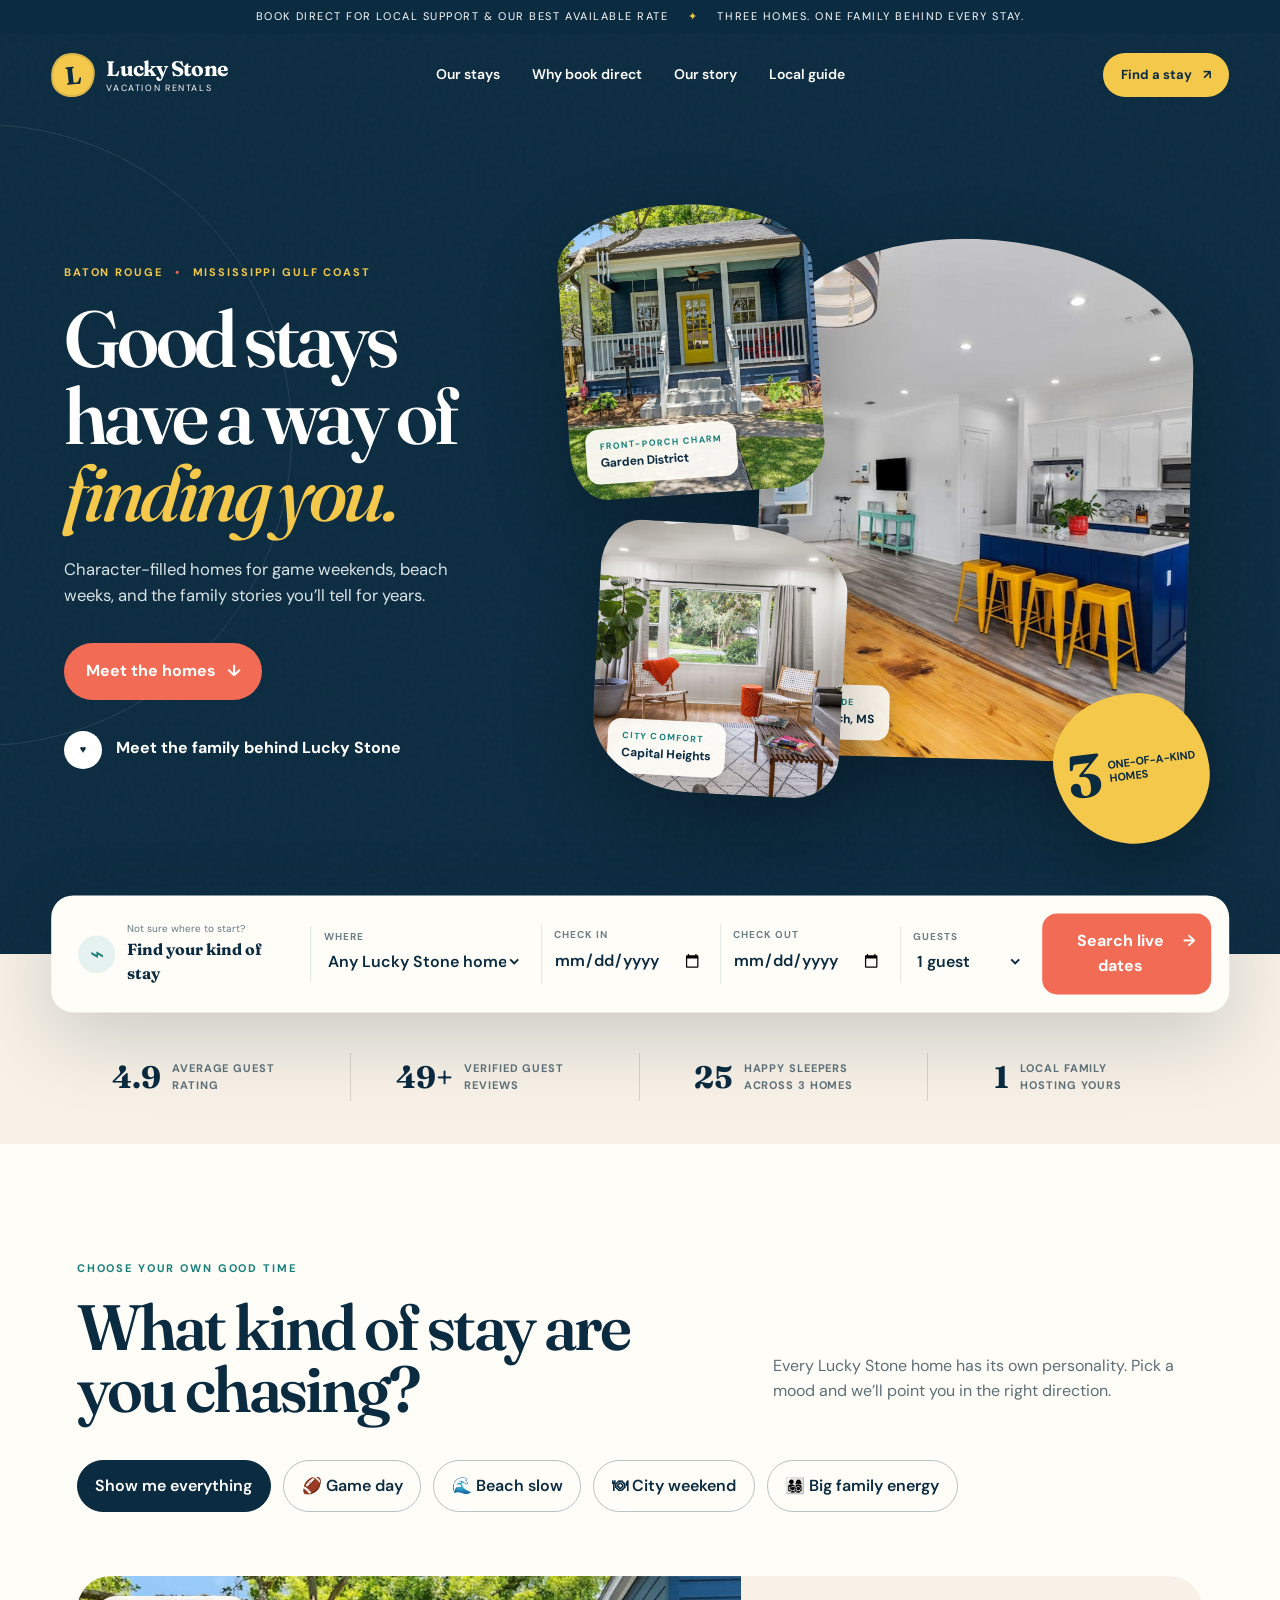
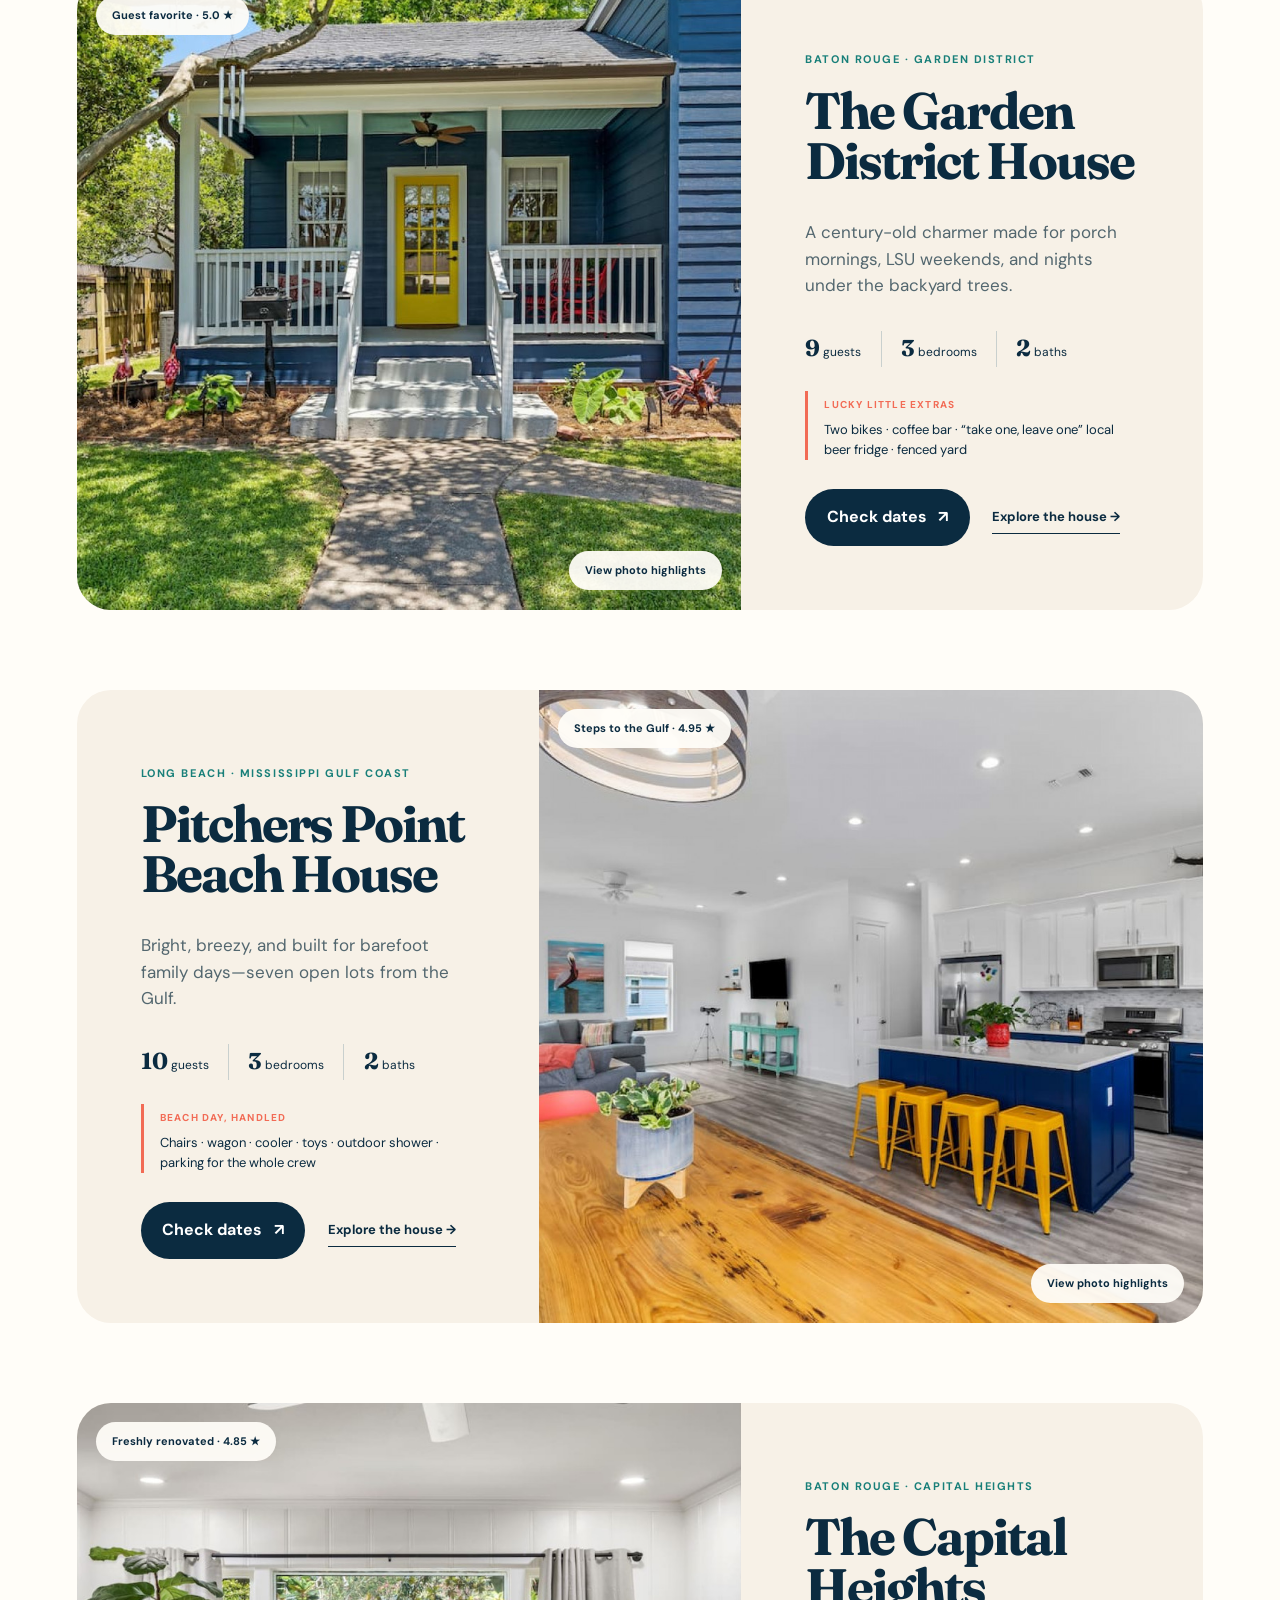
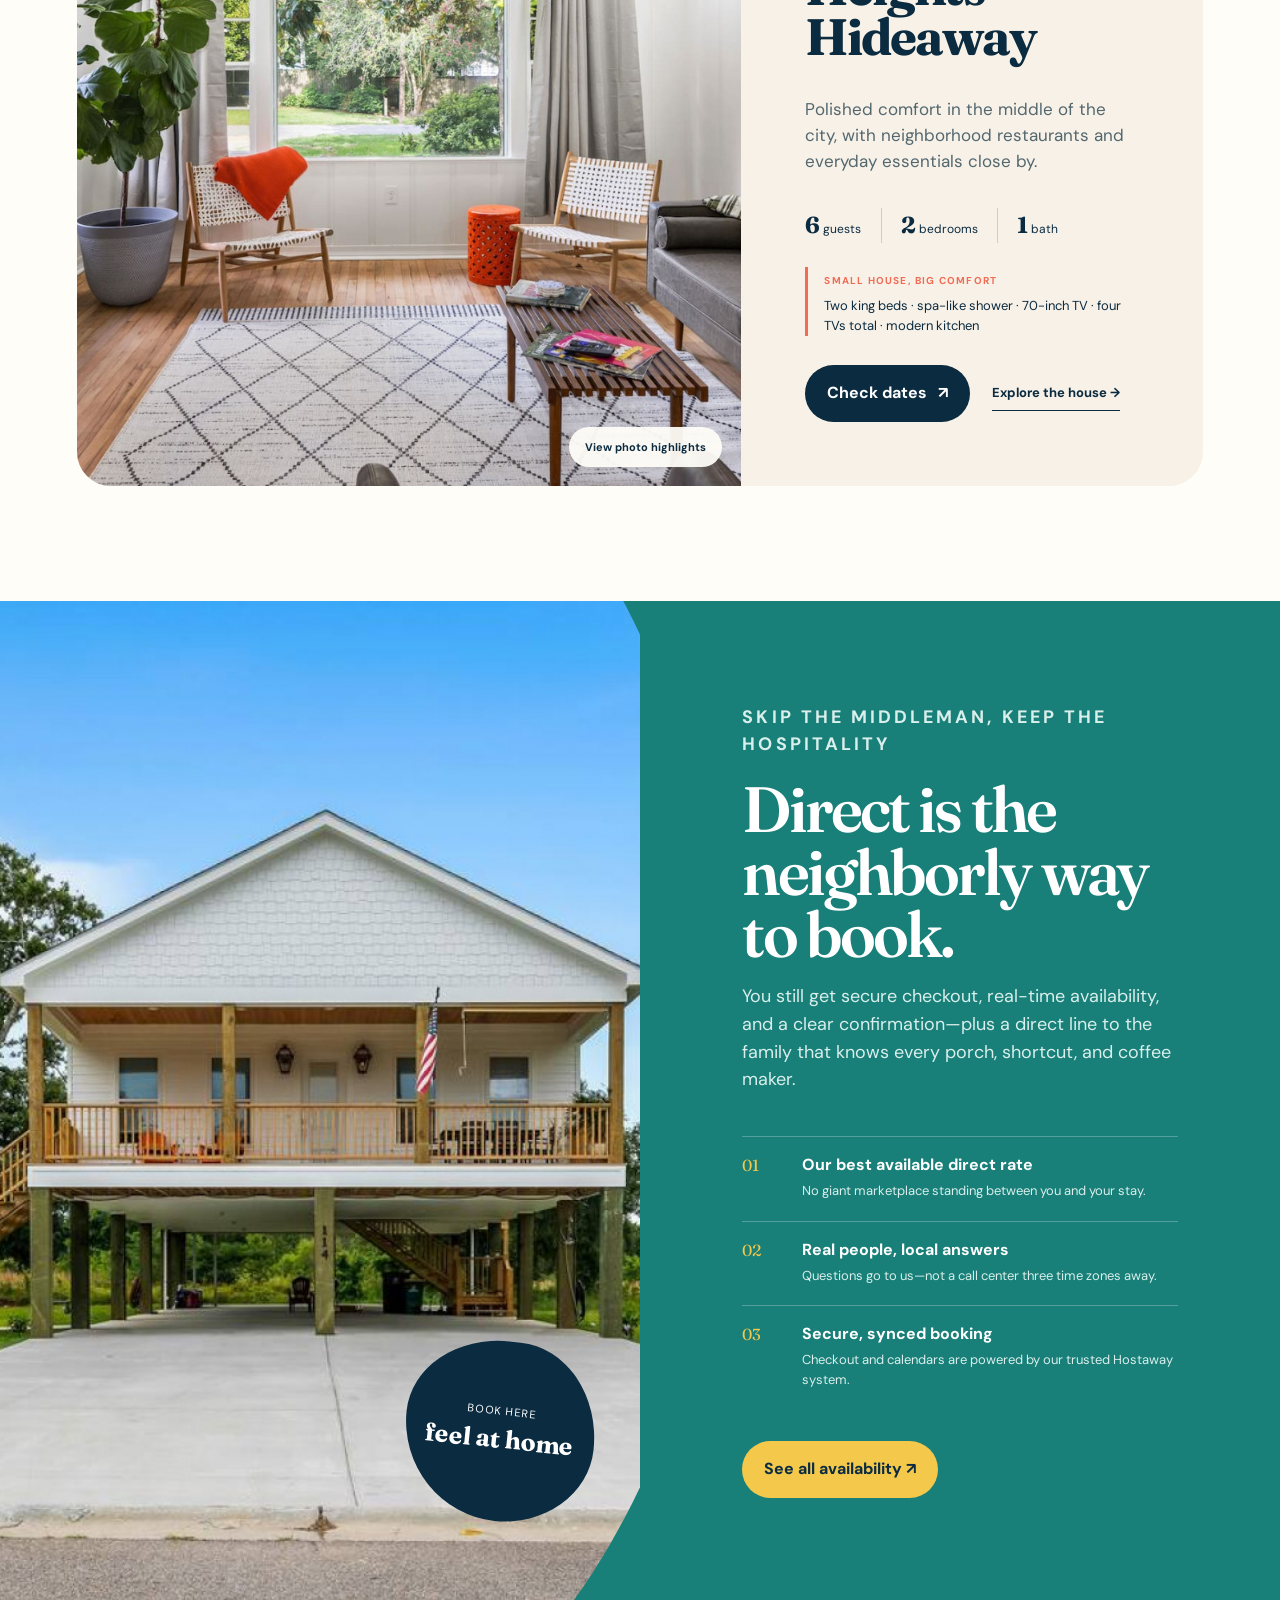
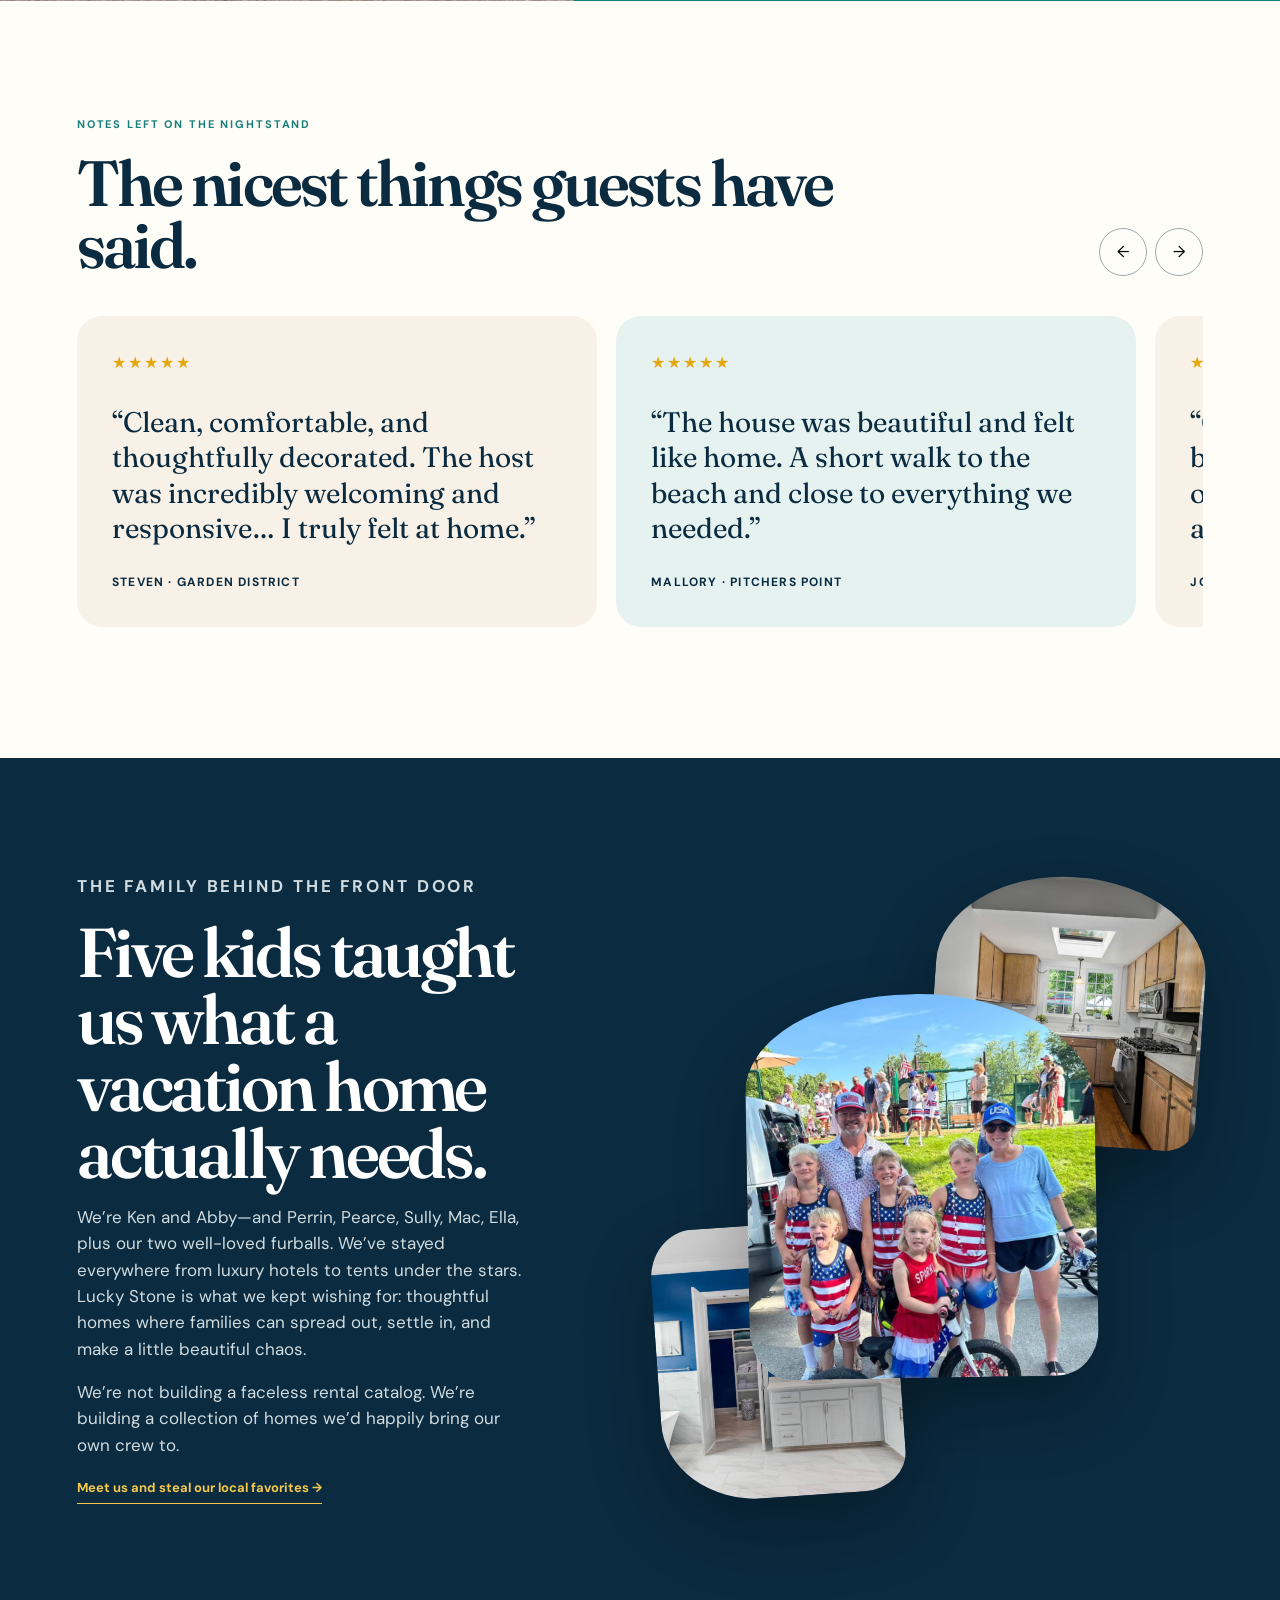
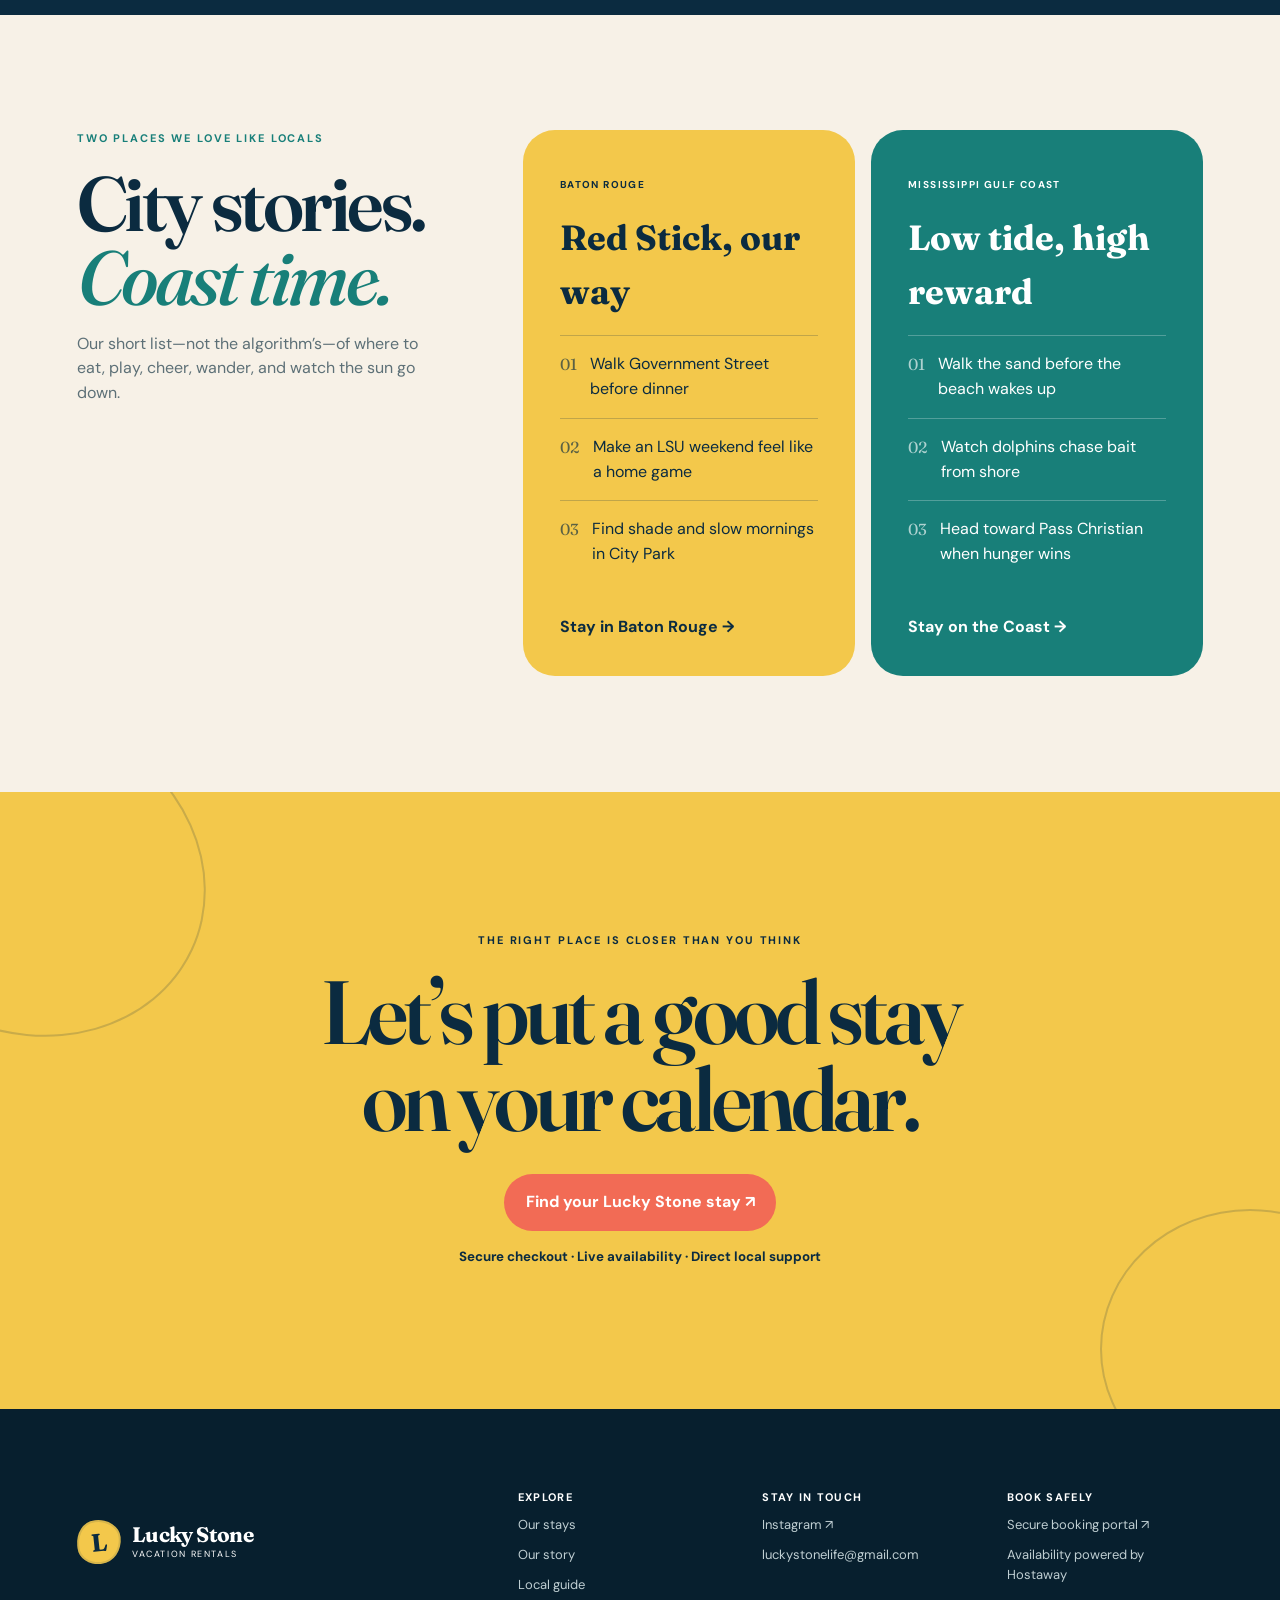
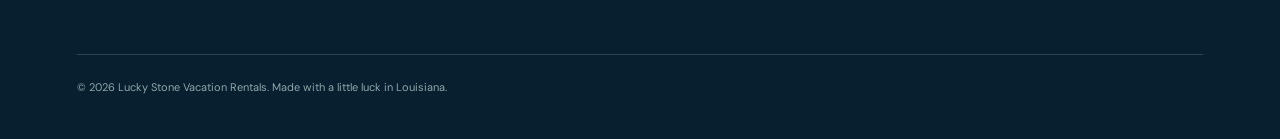
==== index.html @ 780aaa09 "Build Lucky Stone direct-booking website" ====
<!doctype html>
<html lang="en">
<head>
  <meta charset="utf-8">
  <meta name="viewport" content="width=device-width,initial-scale=1">
  <meta name="description" content="Family-owned vacation homes in Baton Rouge and on the Mississippi Gulf Coast. Book direct with Lucky Stone Vacation Rentals.">
  <meta name="theme-color" content="#0b2b40">
  <title>Lucky Stone Vacation Rentals | Baton Rouge & Mississippi Gulf Coast</title>
  <link rel="preconnect" href="https://fonts.googleapis.com">
  <link rel="preconnect" href="https://fonts.gstatic.com" crossorigin>
  <link href="https://fonts.googleapis.com/css2?family=DM+Sans:wght@400;500;600;700&family=Fraunces:opsz,wght@9..144,500;9..144,600;9..144,700&display=swap" rel="stylesheet">
  <link rel="stylesheet" href="styles.css">
</head>
<body>
  <a class="skip-link" href="#main">Skip to content</a>
  <div class="announcement"><span>Book direct for local support & our best available rate</span><span aria-hidden="true">✦</span><span>Three homes. One family behind every stay.</span></div>

  <header class="site-header" data-header>
    <a class="brand" href="#top" aria-label="Lucky Stone Vacation Rentals home">
      <span class="brand-mark" aria-hidden="true">L</span>
      <span><strong>Lucky Stone</strong><small>Vacation Rentals</small></span>
    </a>
    <nav class="desktop-nav" aria-label="Main navigation">
      <a href="#stays">Our stays</a><a href="#why-direct">Why book direct</a><a href="#our-story">Our story</a><a href="#guide">Local guide</a>
    </nav>
    <a class="button button-small button-sun" href="https://luckystonevacationrentals.holidayfuture.com" target="_blank" rel="noopener">Find a stay <span>↗</span></a>
    <button class="menu-button" type="button" aria-label="Open menu" aria-expanded="false" data-menu-button><span></span><span></span></button>
  </header>
  <div class="mobile-menu" data-mobile-menu hidden>
    <a href="#stays">Our stays</a><a href="#why-direct">Why book direct</a><a href="#our-story">Our story</a><a href="#guide">Local guide</a>
    <a class="button button-sun" href="https://luckystonevacationrentals.holidayfuture.com" target="_blank" rel="noopener">Find a stay ↗</a>
  </div>

  <main id="main">
    <section class="hero" id="top">
      <div class="hero-grain" aria-hidden="true"></div>
      <div class="hero-copy reveal">
        <p class="eyebrow">Baton Rouge <span>•</span> Mississippi Gulf Coast</p>
        <h1>Good stays have a way of <em>finding you.</em></h1>
        <p class="hero-lede">Character-filled homes for game weekends, beach weeks, and the family stories you’ll tell for years.</p>
        <div class="hero-actions">
          <a class="button button-coral" href="#stays">Meet the homes <span>↓</span></a>
          <a class="text-button" href="#our-story"><span class="play">♥</span> Meet the family behind Lucky Stone</a>
        </div>
      </div>
      <div class="hero-gallery reveal" aria-label="A preview of Lucky Stone homes">
        <figure class="hero-photo hero-photo-main"><img src="assets/beach/beach-01.jpg" alt="Bright open kitchen and living area at the Family Beach House"><figcaption><span>Coast mode</span> Long Beach, MS</figcaption></figure>
        <figure class="hero-photo hero-photo-left"><img src="assets/garden/garden-01.jpg" alt="Blue Garden District home with a yellow front door"><figcaption><span>Front-porch charm</span> Garden District</figcaption></figure>
        <figure class="hero-photo hero-photo-right"><img src="assets/capital/capital-01.jpg" alt="Stylish bright living room in Capital Heights"><figcaption><span>City comfort</span> Capital Heights</figcaption></figure>
        <div class="stone-note"><strong>3</strong><span>one-of-a-kind<br>homes</span></div>
      </div>

      <form class="stay-finder" data-stay-form>
        <div class="finder-intro"><span class="finder-icon" aria-hidden="true">⌁</span><span><small>Not sure where to start?</small><strong>Find your kind of stay</strong></span></div>
        <label><span>Where</span><select name="place"><option value="all">Any Lucky Stone home</option><option value="baton-rouge">Baton Rouge</option><option value="long-beach">Mississippi Gulf Coast</option></select></label>
        <label><span>Check in</span><input type="date" name="checkin"></label>
        <label><span>Check out</span><input type="date" name="checkout"></label>
        <label><span>Guests</span><select name="guests"><option>1 guest</option><option>2 guests</option><option>3 guests</option><option>4 guests</option><option>5 guests</option><option>6 guests</option><option>7 guests</option><option>8 guests</option><option>9 guests</option><option>10 guests</option></select></label>
        <button class="finder-submit" type="submit"><span>Search live dates</span><span>→</span></button><p class="booking-error" data-booking-error aria-live="polite"></p>
      </form>
    </section>

    <section class="proof-bar" aria-label="Lucky Stone at a glance">
      <div><strong>4.9</strong><span>average guest rating</span></div><div><strong>49+</strong><span>verified guest reviews</span></div><div><strong>25</strong><span>happy sleepers across 3 homes</span></div><div><strong>1</strong><span>local family hosting yours</span></div>
    </section>

    <section class="stay-matcher section-pad" id="stays">
      <div class="section-heading reveal"><div><p class="eyebrow dark">Choose your own good time</p><h2>What kind of stay are you chasing?</h2></div><p>Every Lucky Stone home has its own personality. Pick a mood and we’ll point you in the right direction.</p></div>
      <div class="mood-tabs reveal" role="tablist" aria-label="Filter homes by trip style">
        <button class="mood active" type="button" data-filter="all">Show me everything</button><button class="mood" type="button" data-filter="gameday">🏈 Game day</button><button class="mood" type="button" data-filter="beach">🌊 Beach slow</button><button class="mood" type="button" data-filter="city">🍽 City weekend</button><button class="mood" type="button" data-filter="family">👨‍👩‍👧‍👦 Big family energy</button>
      </div>

      <div class="property-list">
        <article class="property-card reveal" data-tags="gameday city family" data-property="garden">
          <div class="property-image"><img src="assets/garden/garden-01.jpg" alt="Garden District home exterior"><div class="image-badge">Guest favorite · 5.0 ★</div><button class="gallery-button" type="button" data-gallery="garden" aria-label="View Garden District photo gallery">View photo highlights</button></div>
          <div class="property-copy"><p class="property-location">Baton Rouge · Garden District</p><h3>The Garden District House</h3><p class="property-tagline">A century-old charmer made for porch mornings, LSU weekends, and nights under the backyard trees.</p><ul class="stats"><li><strong>9</strong> guests</li><li><strong>3</strong> bedrooms</li><li><strong>2</strong> baths</li></ul><div class="signature"><span>Lucky little extras</span><p>Two bikes · coffee bar · “take one, leave one” local beer fridge · fenced yard</p></div><div class="property-actions"><a class="button button-ink" href="https://luckystonevacationrentals.holidayfuture.com/listings/113394" target="_blank" rel="noopener">Check dates <span>↗</span></a><a class="text-link" href="garden-district.html">Explore the house →</a></div></div>
        </article>

        <article class="property-card reverse reveal" data-tags="beach family" data-property="beach">
          <div class="property-image"><img src="assets/beach/beach-01.jpg" alt="Open-plan beach house kitchen and living room"><div class="image-badge">Steps to the Gulf · 4.95 ★</div><button class="gallery-button" type="button" data-gallery="beach" aria-label="View Family Beach House photo gallery">View photo highlights</button></div>
          <div class="property-copy"><p class="property-location">Long Beach · Mississippi Gulf Coast</p><h3>Pitchers Point Beach House</h3><p class="property-tagline">Bright, breezy, and built for barefoot family days—seven open lots from the Gulf.</p><ul class="stats"><li><strong>10</strong> guests</li><li><strong>3</strong> bedrooms</li><li><strong>2</strong> baths</li></ul><div class="signature"><span>Beach day, handled</span><p>Chairs · wagon · cooler · toys · outdoor shower · parking for the whole crew</p></div><div class="property-actions"><a class="button button-ink" href="https://luckystonevacationrentals.holidayfuture.com/listings/113397" target="_blank" rel="noopener">Check dates <span>↗</span></a><a class="text-link" href="pitchers-point-beach-house.html">Explore the house →</a></div></div>
        </article>

        <article class="property-card reveal" data-tags="city family" data-property="capital">
          <div class="property-image"><img src="assets/capital/capital-01.jpg" alt="Renovated Capital Heights living room"><div class="image-badge">Freshly renovated · 4.85 ★</div><button class="gallery-button" type="button" data-gallery="capital" aria-label="View Capital Heights photo gallery">View photo highlights</button></div>
          <div class="property-copy"><p class="property-location">Baton Rouge · Capital Heights</p><h3>The Capital Heights Hideaway</h3><p class="property-tagline">Polished comfort in the middle of the city, with neighborhood restaurants and everyday essentials close by.</p><ul class="stats"><li><strong>6</strong> guests</li><li><strong>2</strong> bedrooms</li><li><strong>1</strong> bath</li></ul><div class="signature"><span>Small house, big comfort</span><p>Two king beds · spa-like shower · 70-inch TV · four TVs total · modern kitchen</p></div><div class="property-actions"><a class="button button-ink" href="https://luckystonevacationrentals.holidayfuture.com/listings/290981" target="_blank" rel="noopener">Check dates <span>↗</span></a><a class="text-link" href="capital-heights-hideaway.html">Explore the house →</a></div></div>
        </article>
      </div>
    </section>

    <section class="direct-section" id="why-direct">
      <div class="direct-art reveal"><div class="sun-shape"></div><img src="assets/beach/beach-04.jpg" alt="Relaxed outdoor space at the beach house"><div class="direct-stamp">Book here<br><strong>feel at home</strong></div></div>
      <div class="direct-copy reveal"><p class="eyebrow">Skip the middleman, keep the hospitality</p><h2>Direct is the neighborly way to book.</h2><p>You still get secure checkout, real-time availability, and a clear confirmation—plus a direct line to the family that knows every porch, shortcut, and coffee maker.</p><div class="direct-benefits"><div><span>01</span><strong>Our best available direct rate</strong><p>No giant marketplace standing between you and your stay.</p></div><div><span>02</span><strong>Real people, local answers</strong><p>Questions go to us—not a call center three time zones away.</p></div><div><span>03</span><strong>Secure, synced booking</strong><p>Checkout and calendars are powered by our trusted Hostaway system.</p></div></div><a class="button button-sun" href="https://luckystonevacationrentals.holidayfuture.com" target="_blank" rel="noopener">See all availability ↗</a></div>
    </section>

    <section class="reviews section-pad">
      <div class="section-heading reveal"><div><p class="eyebrow dark">Notes left on the nightstand</p><h2>The nicest things guests have said.</h2></div><div class="review-controls"><button type="button" data-review-prev aria-label="Previous review">←</button><button type="button" data-review-next aria-label="Next review">→</button></div></div>
      <div class="review-track reveal" data-review-track>
        <blockquote><div class="stars">★★★★★</div><p>“Clean, comfortable, and thoughtfully decorated. The host was incredibly welcoming and responsive… I truly felt at home.”</p><footer>Steven · Garden District</footer></blockquote>
        <blockquote><div class="stars">★★★★★</div><p>“The house was beautiful and felt like home. A short walk to the beach and close to everything we needed.”</p><footer>Mallory · Pitchers Point</footer></blockquote>
        <blockquote><div class="stars">★★★★★</div><p>“Close to LSU, easy access for baseball, and plenty of room for our teenage son. Kitchen, linens, and bedrooms were first class.”</p><footer>Joy · Garden District</footer></blockquote>
        <blockquote><div class="stars">★★★★★</div><p>“Large enough for our group to spread out, clean, with lots of useful kitchen supplies. The host answered quickly.”</p><footer>Jessica · Pitchers Point</footer></blockquote>
      </div>
    </section>

    <section class="story-section" id="our-story">
      <div class="story-copy reveal"><p class="eyebrow">The family behind the front door</p><h2>Five kids taught us what a vacation home actually needs.</h2><p>We’re Ken and Abby—and Perrin, Pearce, Sully, Mac, Ella, plus our two well-loved furballs. We’ve stayed everywhere from luxury hotels to tents under the stars. Lucky Stone is what we kept wishing for: thoughtful homes where families can spread out, settle in, and make a little beautiful chaos.</p><p>We’re not building a faceless rental catalog. We’re building a collection of homes we’d happily bring our own crew to.</p><a class="text-link light" href="#guide">Meet us and steal our local favorites →</a></div>
      <div class="story-collage reveal"><img class="family-photo" src="assets/family/barden-family.jpg" alt="Ken and Abby Barden with their five children at a community celebration"><img src="assets/garden/garden-07.jpg" alt="Welcoming detail at the Garden District home"><img src="assets/beach/beach-07.jpg" alt="Family-friendly detail at the beach house"></div>
    </section>

    <section class="guide section-pad" id="guide">
      <div class="guide-intro reveal"><p class="eyebrow dark">Two places we love like locals</p><h2>City stories.<br><em>Coast time.</em></h2><p>Our short list—not the algorithm’s—of where to eat, play, cheer, wander, and watch the sun go down.</p></div>
      <div class="guide-columns reveal">
        <article class="guide-card city-card"><p>Baton Rouge</p><h3>Red Stick, our way</h3><ul><li><span>01</span> Walk Government Street before dinner</li><li><span>02</span> Make an LSU weekend feel like a home game</li><li><span>03</span> Find shade and slow mornings in City Park</li></ul><a href="#stays">Stay in Baton Rouge →</a></article>
        <article class="guide-card coast-card"><p>Mississippi Gulf Coast</p><h3>Low tide, high reward</h3><ul><li><span>01</span> Walk the sand before the beach wakes up</li><li><span>02</span> Watch dolphins chase bait from shore</li><li><span>03</span> Head toward Pass Christian when hunger wins</li></ul><a href="#stays">Stay on the Coast →</a></article>
      </div>
    </section>

    <section class="final-cta">
      <div class="pebble pebble-one" aria-hidden="true"></div><div class="pebble pebble-two" aria-hidden="true"></div>
      <p class="eyebrow">The right place is closer than you think</p><h2>Let’s put a good stay<br>on your calendar.</h2><a class="button button-coral" href="https://luckystonevacationrentals.holidayfuture.com" target="_blank" rel="noopener">Find your Lucky Stone stay ↗</a><small>Secure checkout · Live availability · Direct local support</small>
    </section>
  </main>

  <footer class="footer"><a class="brand footer-brand" href="#top"><span class="brand-mark">L</span><span><strong>Lucky Stone</strong><small>Vacation Rentals</small></span></a><div><strong>Explore</strong><a href="#stays">Our stays</a><a href="#our-story">Our story</a><a href="#guide">Local guide</a></div><div><strong>Stay in touch</strong><a href="https://instagram.com/luckystonelife/" target="_blank" rel="noopener">Instagram ↗</a><a href="mailto:luckystonelife@gmail.com">luckystonelife@gmail.com</a></div><div><strong>Book safely</strong><a href="https://luckystonevacationrentals.holidayfuture.com" target="_blank" rel="noopener">Secure booking portal ↗</a><span>Availability powered by Hostaway</span></div><p class="copyright">© <span data-year></span> Lucky Stone Vacation Rentals. Made with a little luck in Louisiana.</p></footer>

  <dialog class="gallery-modal" data-gallery-modal><button class="modal-close" type="button" data-modal-close aria-label="Close gallery">×</button><div class="modal-head"><p data-modal-kicker></p><h2 data-modal-title></h2></div><div class="modal-grid" data-modal-grid></div></dialog>

  <script src="app.js"></script>
</body>
</html>
---- styles.css ----
*{box-sizing:border-box}html{scroll-behavior:smooth}body{margin:0;background:#fffdf8;color:#0b2b40;font-family:'DM Sans',sans-serif;font-size:16px;line-height:1.55;overflow-x:hidden}body.modal-open,body.menu-open{overflow:hidden}img{display:block;width:100%;height:auto}a{color:inherit;text-decoration:none}button,input,select{font:inherit}.skip-link{position:fixed;z-index:999;left:1rem;top:-100px;background:#fff;color:#0b2b40;padding:.75rem 1rem}.skip-link:focus{top:1rem}.announcement{height:34px;background:#0b2b40;color:#fff;display:flex;align-items:center;justify-content:center;gap:1.2rem;font-size:11px;text-transform:uppercase;letter-spacing:.14em}.announcement span:nth-child(2){color:#f3c84b}.site-header{height:82px;padding:0 clamp(1.2rem,4vw,5rem);display:grid;grid-template-columns:1fr auto 1fr;align-items:center;gap:2rem;position:absolute;top:34px;left:0;right:0;z-index:50;color:#fff;transition:.3s}.site-header.scrolled{position:fixed;top:0;background:rgba(11,43,64,.96);box-shadow:0 12px 35px rgba(7,27,39,.16);backdrop-filter:blur(14px);height:68px}.brand{display:flex;align-items:center;gap:.7rem;justify-self:start}.brand-mark{width:44px;height:44px;background:#f3c84b;color:#0b2b40;display:grid;place-items:center;font-family:'Fraunces',serif;font-size:25px;font-weight:700;border-radius:45% 55% 50% 50%/55% 45% 58% 42%;transform:rotate(-6deg);box-shadow:inset 0 0 0 2px rgba(11,43,64,.12)}.brand>span:last-child{display:flex;flex-direction:column;line-height:1}.brand strong{font-family:'Fraunces',serif;font-size:21px;letter-spacing:-.03em}.brand small{font-size:9px;text-transform:uppercase;letter-spacing:.18em;margin-top:5px}.desktop-nav{display:flex;gap:2rem;font-size:14px;font-weight:600}.desktop-nav a{position:relative}.desktop-nav a:after{content:'';position:absolute;left:0;bottom:-7px;height:2px;width:0;background:#f3c84b;transition:.25s}.desktop-nav a:hover:after{width:100%}.button{display:inline-flex;align-items:center;justify-content:center;gap:.7rem;border:0;border-radius:99px;padding:1rem 1.35rem;font-weight:700;cursor:pointer;transition:transform .2s,box-shadow .2s}.button:hover{transform:translateY(-2px);box-shadow:0 14px 30px rgba(0,0,0,.14)}.button-small{padding:.75rem 1.1rem;font-size:13px;justify-self:end}.button-sun{background:#f3c84b;color:#0b2b40}.button-coral{background:#f26b55;color:#fff}.button-ink{background:#0b2b40;color:#fff}.menu-button{display:none;background:transparent;border:0;justify-self:end}.menu-button span{display:block;width:24px;height:2px;background:#fff;margin:6px}.mobile-menu{position:fixed;z-index:45;inset:0;background:#0b2b40;color:#fff;padding:120px 2rem 3rem;flex-direction:column;gap:1.5rem;font-family:'Fraunces',serif;font-size:30px}.mobile-menu:not([hidden]){display:flex}.mobile-menu .button{font-family:'DM Sans',sans-serif;font-size:16px;margin-top:1rem}.hero{min-height:920px;background:#0b2b40;color:#fff;position:relative;padding:170px clamp(1.2rem,5vw,6rem) 0;display:grid;grid-template-columns:minmax(340px,.8fr) minmax(520px,1.2fr);gap:clamp(2rem,5vw,6rem);overflow:visible}.hero:before{content:'';position:absolute;width:620px;height:620px;border:1px solid rgba(255,255,255,.1);border-radius:50%;left:-330px;top:90px}.hero-grain{position:absolute;inset:0;opacity:.08;background-image:url("data:image/svg+xml,%3Csvg viewBox='0 0 180 180' xmlns='http://www.w3.org/2000/svg'%3E%3Cfilter id='n'%3E%3CfeTurbulence type='fractalNoise' baseFrequency='.9' numOctaves='4' stitchTiles='stitch'/%3E%3C/filter%3E%3Crect width='100%25' height='100%25' filter='url(%23n)' opacity='.4'/%3E%3C/svg%3E")}.hero-copy{position:relative;z-index:2;padding-top:60px}.eyebrow{font-size:11px;font-weight:700;letter-spacing:.17em;text-transform:uppercase;margin:0 0 1.2rem;color:#f3c84b}.eyebrow span{color:#f26b55;margin:0 .45rem}.eyebrow.dark{color:#187f79}.hero h1,.section-heading h2,.direct-copy h2,.story-copy h2,.guide h2,.final-cta h2{font-family:'Fraunces',serif;font-weight:600;line-height:.97;letter-spacing:-.045em;margin:0}.hero h1{font-size:clamp(4rem,6.2vw,7.4rem);max-width:800px}.hero h1 em,.guide h2 em{font-weight:500;color:#f3c84b}.hero-lede{font-size:clamp(1rem,1.3vw,1.25rem);max-width:590px;color:#d8e3e5;margin:1.6rem 0 2.2rem}.hero-actions{display:flex;align-items:center;gap:1.5rem;flex-wrap:wrap}.text-button,.text-link{background:none;border:0;padding:.4rem 0;color:inherit;font-weight:700;cursor:pointer}.play{display:inline-grid;place-items:center;background:#fff;color:#0b2b40;border-radius:50%;width:38px;height:38px;font-size:11px;margin-right:.6rem}.hero-gallery{position:relative;z-index:1;min-height:620px;align-self:start}.hero-photo{position:absolute;margin:0;overflow:hidden;box-shadow:0 30px 80px rgba(0,0,0,.25)}.hero-photo img{height:100%;object-fit:cover}.hero-photo figcaption{position:absolute;left:1rem;bottom:1rem;background:rgba(255,253,248,.94);color:#0b2b40;border-radius:13px;padding:.7rem .9rem;font-size:12px;font-weight:700;box-shadow:0 6px 20px rgba(0,0,0,.15)}.hero-photo figcaption span{display:block;text-transform:uppercase;color:#187f79;font-size:9px;letter-spacing:.12em}.hero-photo-main{width:66%;height:520px;right:4%;top:35px;border-radius:48% 52% 12% 12%/26% 24% 10% 10%;transform:rotate(1.5deg)}.hero-photo-left{width:39%;height:290px;left:0;top:0;border-radius:46% 54% 18% 14%/20% 24% 16% 18%;transform:rotate(-4deg)}.hero-photo-right{width:38%;height:270px;left:5%;top:320px;border-radius:16% 50% 18% 42%/18% 24% 16% 28%;transform:rotate(3deg)}.stone-note{position:absolute;right:1%;top:490px;z-index:3;width:155px;height:150px;background:#f3c84b;color:#0b2b40;border-radius:50% 44% 48% 52%/44% 55% 45% 56%;display:flex;align-items:center;justify-content:center;gap:.5rem;transform:rotate(-7deg);box-shadow:0 20px 50px rgba(0,0,0,.2)}.stone-note strong{font-family:'Fraunces',serif;font-size:60px;line-height:1}.stone-note span{font-size:11px;font-weight:700;line-height:1.2;text-transform:uppercase}.stay-finder{position:absolute;z-index:5;left:50%;bottom:0;transform:translateX(-50%) translateY(50%);width:min(1180px,92vw);background:#fffdf8;color:#0b2b40;border-radius:22px;padding:1.1rem;display:grid;grid-template-columns:1.25fr 1.1fr .8fr .8fr .72fr .9fr;align-items:center;gap:.4rem;box-shadow:0 24px 80px rgba(7,30,42,.18)}.finder-intro{display:flex;align-items:center;gap:.7rem;padding:.4rem .6rem}.finder-intro>span:last-child{display:flex;flex-direction:column}.finder-intro small{font-size:10px;color:#647881}.finder-intro strong{font-family:'Fraunces',serif;font-size:16px}.finder-icon{display:grid;place-items:center;width:38px;height:38px;background:#e5f2ef;color:#187f79;border-radius:50%;font-size:24px}.stay-finder label{display:flex;flex-direction:column;border-left:1px solid #dfe5e2;padding:.2rem .75rem}.stay-finder label span{font-size:10px;text-transform:uppercase;letter-spacing:.1em;color:#6d7f86;font-weight:700}.stay-finder input,.stay-finder select{border:0;background:transparent;color:#0b2b40;min-width:0;padding:.35rem 0;font-weight:600;outline:0}.finder-submit{border:0;border-radius:15px;background:#f26b55;color:#fff;padding:1rem;display:flex;justify-content:space-between;font-weight:700;cursor:pointer}.proof-bar{background:#f7f1e7;padding:6.2rem clamp(1.2rem,5vw,6rem) 2.7rem;display:grid;grid-template-columns:repeat(4,1fr);gap:1px}.proof-bar div{display:flex;align-items:center;justify-content:center;gap:.7rem;border-right:1px solid #d8d2c8}.proof-bar div:last-child{border:0}.proof-bar strong{font-family:'Fraunces',serif;font-size:31px}.proof-bar span{max-width:130px;font-size:11px;text-transform:uppercase;letter-spacing:.08em;font-weight:700;color:#61727a}.section-pad{padding:clamp(5rem,9vw,9rem) clamp(1.2rem,6vw,7rem)}.section-heading{display:flex;align-items:end;justify-content:space-between;gap:3rem;margin-bottom:2.5rem}.section-heading h2{font-size:clamp(3rem,5vw,6rem);max-width:800px}.section-heading>p{max-width:430px;color:#5d6f76}.mood-tabs{display:flex;gap:.75rem;flex-wrap:wrap;margin-bottom:4rem}.mood{border:1px solid #b7c4c4;border-radius:99px;background:transparent;color:#0b2b40;padding:.8rem 1.1rem;cursor:pointer;font-weight:600}.mood:hover,.mood.active{background:#0b2b40;color:#fff;border-color:#0b2b40}.property-list{display:flex;flex-direction:column;gap:5rem}.property-card{display:grid;grid-template-columns:1.18fr .82fr;background:#f7f1e7;border-radius:34px;overflow:hidden;min-height:590px;transition:opacity .3s,transform .3s,max-height .4s}.property-card.reverse{grid-template-columns:.82fr 1.18fr}.property-card.reverse .property-image{order:2}.property-card.filtered-out{display:none}.property-image{position:relative;min-height:520px;overflow:hidden}.property-image img{height:100%;object-fit:cover;transition:transform .7s}.property-card:hover .property-image img{transform:scale(1.025)}.image-badge,.gallery-button{position:absolute;background:rgba(255,253,248,.94);color:#0b2b40;border:0;border-radius:99px;padding:.7rem 1rem;font-size:11px;font-weight:700}.image-badge{top:1.2rem;left:1.2rem}.gallery-button{right:1.2rem;bottom:1.2rem;cursor:pointer}.property-copy{padding:clamp(2rem,5vw,5rem);display:flex;flex-direction:column;justify-content:center}.property-location{font-size:11px;text-transform:uppercase;letter-spacing:.14em;color:#187f79;font-weight:700}.property-copy h3{font-family:'Fraunces',serif;font-size:clamp(2.7rem,4vw,5rem);line-height:.98;letter-spacing:-.04em;margin:.4rem 0 1rem}.property-tagline{font-size:17px;color:#53676f;max-width:560px}.stats{display:flex;gap:1.2rem;list-style:none;margin:1rem 0 1.5rem;padding:0;flex-wrap:wrap}.stats li{font-size:12px;border-right:1px solid #c9d0ce;padding-right:1.2rem}.stats li:last-child{border:0}.stats strong{font-family:'Fraunces',serif;font-size:23px}.signature{border-left:3px solid #f26b55;padding-left:1rem;margin-bottom:1.8rem}.signature span{font-size:10px;text-transform:uppercase;letter-spacing:.12em;font-weight:700;color:#f26b55}.signature p{margin:.25rem 0 0;font-size:13px}.property-actions{display:flex;align-items:center;gap:1.4rem;flex-wrap:wrap}.text-link{font-size:13px;border-bottom:1px solid currentColor}.direct-section{display:grid;grid-template-columns:1fr 1fr;background:#187f79;color:#fff;min-height:800px}.direct-art{position:relative;overflow:hidden;min-height:650px}.direct-art img{height:100%;object-fit:cover;clip-path:ellipse(72% 72% at 42% 46%)}.sun-shape{position:absolute;width:520px;height:520px;background:#f3c84b;border-radius:50%;left:-130px;top:-130px}.direct-stamp{position:absolute;right:7%;bottom:8%;width:190px;height:180px;border-radius:50% 44% 48% 52%/44% 55% 45% 56%;background:#0b2b40;color:#fff;display:grid;place-content:center;text-align:center;transform:rotate(6deg);text-transform:uppercase;font-size:11px;letter-spacing:.1em}.direct-stamp strong{font-family:'Fraunces',serif;font-size:25px;text-transform:none;letter-spacing:0}.direct-copy{padding:clamp(4rem,8vw,9rem);display:flex;flex-direction:column;justify-content:center}.direct-copy h2{font-size:clamp(3.2rem,5vw,6rem)}.direct-copy>p{font-size:18px;color:#d9efeb}.direct-benefits{margin:1.5rem 0 2rem}.direct-benefits>div{display:grid;grid-template-columns:44px 1fr;column-gap:1rem;padding:1rem 0;border-top:1px solid rgba(255,255,255,.25)}.direct-benefits span{grid-row:1/3;color:#f3c84b;font-family:'Fraunces',serif}.direct-benefits p{grid-column:2;margin:.2rem 0;color:#d9efeb;font-size:13px}.direct-copy .button{align-self:flex-start}.reviews{background:#fffdf8;overflow:hidden}.review-controls{display:flex;gap:.5rem}.review-controls button{border:1px solid #9babad;background:transparent;border-radius:50%;width:48px;height:48px;cursor:pointer}.review-track{display:flex;gap:1.2rem;overflow-x:auto;scroll-snap-type:x mandatory;padding-bottom:1rem;scrollbar-width:none}.review-track::-webkit-scrollbar{display:none}.review-track blockquote{flex:0 0 min(520px,78vw);scroll-snap-align:start;margin:0;border-radius:25px;background:#f7f1e7;padding:2.2rem}.review-track blockquote:nth-child(2n){background:#e5f2ef}.stars{color:#e2a80d;letter-spacing:.13em}.review-track p{font-family:'Fraunces',serif;font-size:clamp(1.5rem,2.2vw,2.2rem);line-height:1.25}.review-track footer{font-size:12px;text-transform:uppercase;letter-spacing:.1em;font-weight:700}.story-section{display:grid;grid-template-columns:.9fr 1.1fr;background:#0b2b40;color:#fff;padding:clamp(5rem,9vw,9rem) clamp(1.2rem,6vw,7rem);gap:clamp(3rem,8vw,9rem);align-items:center}.story-copy h2{font-size:clamp(3.2rem,5.4vw,6rem)}.story-copy p{color:#cfdbdf;font-size:17px}.text-link.light{color:#f3c84b}.story-collage{position:relative;height:620px}.story-collage img{position:absolute;object-fit:cover;box-shadow:0 30px 70px rgba(0,0,0,.3)}.story-collage img:nth-of-type(2){width:48%;height:43%;right:0;top:0;border-radius:50% 50% 12% 18%/35% 35% 10% 12%;transform:rotate(4deg)}.story-collage img:nth-of-type(3){width:43%;height:44%;left:3%;bottom:0;border-radius:18% 50% 18% 40%/18% 26% 14% 30%;transform:rotate(-4deg)}.story-collage .family-photo{z-index:2;width:62%;height:62%;left:19%;top:19%;border-radius:48% 52% 12% 12%/25% 28% 12% 14%;object-position:center 42%;transform:rotate(-1deg)}.family-photo-needed{position:absolute;z-index:2;width:58%;height:60%;left:22%;top:22%;border:2px dashed rgba(255,255,255,.45);background:#187f79;border-radius:48% 52% 12% 12%/25% 28% 12% 14%;display:grid;place-content:center;text-align:center;box-shadow:0 30px 70px rgba(0,0,0,.25);transform:rotate(-1deg)}.family-photo-needed span{font-family:'Fraunces',serif;font-size:30px}.family-photo-needed small{color:#f3c84b;margin-top:.5rem}.guide{background:#f7f1e7;display:grid;grid-template-columns:.7fr 1.3fr;gap:5rem}.guide h2{font-size:clamp(3.5rem,6vw,7rem)}.guide h2 em{color:#187f79}.guide-intro>p:last-child{max-width:420px;color:#5d7077}.guide-columns{display:grid;grid-template-columns:1fr 1fr;gap:1rem}.guide-card{border-radius:32px;padding:2.3rem;display:flex;flex-direction:column;min-height:500px}.city-card{background:#f3c84b}.coast-card{background:#187f79;color:#fff}.guide-card>p{text-transform:uppercase;font-size:10px;letter-spacing:.14em;font-weight:700}.guide-card h3{font-family:'Fraunces',serif;font-size:35px;margin:.5rem 0 1rem}.guide-card ul{list-style:none;padding:0;margin:0 0 auto}.guide-card li{padding:1rem 0;border-top:1px solid rgba(11,43,64,.22);display:flex;gap:.8rem}.coast-card li{border-color:rgba(255,255,255,.25)}.guide-card li span{font-family:'Fraunces',serif;opacity:.65}.guide-card a{font-weight:700;margin-top:2rem}.final-cta{position:relative;overflow:hidden;background:#f3c84b;text-align:center;padding:clamp(6rem,11vw,11rem) 1rem}.final-cta .eyebrow{color:#0b2b40}.final-cta h2{font-size:clamp(4rem,7vw,8rem);margin-bottom:2rem}.final-cta small{display:block;margin-top:1rem;font-weight:700}.pebble{position:absolute;border:2px solid rgba(11,43,64,.18);border-radius:50%}.pebble-one{width:370px;height:320px;left:-160px;top:-80px;transform:rotate(25deg)}.pebble-two{width:300px;height:280px;right:-120px;bottom:-80px}.footer{background:#071f2e;color:#fff;padding:5rem clamp(1.2rem,6vw,7rem) 2rem;display:grid;grid-template-columns:2fr repeat(3,1fr);gap:3rem}.footer>div{display:flex;flex-direction:column;gap:.6rem;font-size:13px;color:#bfced2}.footer>div strong{color:#fff;font-size:11px;text-transform:uppercase;letter-spacing:.12em}.copyright{grid-column:1/-1;border-top:1px solid rgba(255,255,255,.16);padding-top:1.5rem;font-size:11px;color:#91a6ad}.gallery-modal,.story-modal{width:min(1180px,94vw);max-height:92vh;border:0;border-radius:28px;padding:0;background:#fffdf8;color:#0b2b40;box-shadow:0 35px 100px rgba(0,0,0,.35)}dialog::backdrop{background:rgba(3,20,29,.82);backdrop-filter:blur(6px)}.modal-close{position:sticky;z-index:10;float:right;top:1rem;margin:1rem;border:0;border-radius:50%;width:46px;height:46px;background:#0b2b40;color:#fff;font-size:25px;cursor:pointer}.modal-head{padding:3rem 3rem 1rem}.modal-head p{text-transform:uppercase;letter-spacing:.12em;font-size:10px;color:#187f79;font-weight:700}.modal-head h2{font-family:'Fraunces',serif;font-size:clamp(2.5rem,5vw,5rem);margin:0}.modal-grid{padding:1rem 2rem 3rem;display:grid;grid-template-columns:repeat(2,1fr);gap:.7rem}.modal-grid img{height:380px;object-fit:cover;border-radius:14px}.modal-grid img:nth-child(3n){grid-column:1/-1;height:500px}.story-video-placeholder{min-height:600px;background:#0b2b40;color:#fff;display:grid;place-content:center;text-align:center;padding:2rem}.story-video-placeholder span{font-size:60px;color:#f3c84b}.story-video-placeholder h2{font-family:'Fraunces',serif;font-size:45px}.reveal{opacity:1;transform:none}.reveal.visible{opacity:1;transform:none}:focus-visible{outline:3px solid #f26b55;outline-offset:3px}
@media (max-width:1050px){.desktop-nav{display:none}.site-header{grid-template-columns:1fr auto auto}.menu-button{display:block}.hero{grid-template-columns:1fr;padding-top:140px;min-height:1200px}.hero-copy{padding-top:30px}.hero-gallery{min-height:610px}.stay-finder{grid-template-columns:1.2fr 1fr 1fr 1fr}.finder-intro,.stay-finder label:nth-of-type(1){grid-column:span 2}.finder-submit{grid-column:span 2}.proof-bar{grid-template-columns:1fr 1fr;row-gap:1.5rem}.proof-bar div:nth-child(2){border-right:0}.property-card,.property-card.reverse{grid-template-columns:1fr}.property-card.reverse .property-image{order:0}.direct-section{grid-template-columns:1fr}.story-section{grid-template-columns:1fr}.guide{grid-template-columns:1fr}.footer{grid-template-columns:1.5fr 1fr 1fr}.footer>div:last-of-type{grid-column:2/4}.footer-brand{grid-row:1/3}}
@media (max-width:700px){.announcement span:last-child,.site-header>.button{display:none}.site-header{grid-template-columns:1fr auto;height:70px}.hero{padding:125px 1.2rem 0;min-height:1120px}.hero h1{font-size:clamp(3.5rem,16vw,5rem)}.hero-lede{font-size:1rem}.text-button{font-size:12px}.hero-gallery{min-height:540px;margin-top:1rem}.hero-photo-main{width:80%;height:390px}.hero-photo-left{width:46%;height:190px}.hero-photo-right{width:46%;height:180px;top:340px}.stone-note{width:115px;height:110px;top:400px}.stone-note strong{font-size:45px}.stay-finder{bottom:0;grid-template-columns:1fr 1fr;padding:.8rem;border-radius:18px}.finder-intro{grid-column:1/-1}.stay-finder label{grid-column:span 1!important;border-left:0;border-top:1px solid #dfe5e2}.stay-finder label:nth-of-type(1){grid-column:1/-1!important}.finder-submit{grid-column:1/-1}.proof-bar{padding-top:11.5rem;grid-template-columns:1fr 1fr}.proof-bar div{display:block;text-align:center}.proof-bar strong{display:block}.section-heading{display:block}.section-heading h2{font-size:clamp(2.8rem,13vw,4.5rem)}.section-heading>p{margin-top:1.2rem}.mood-tabs{flex-wrap:nowrap;overflow:auto;padding-bottom:.5rem}.mood{white-space:nowrap}.property-card{border-radius:23px}.property-image{min-height:330px}.property-copy{padding:2rem 1.4rem}.property-copy h3{font-size:3rem}.stats{gap:.8rem}.stats li{padding-right:.8rem}.direct-copy{padding:4rem 1.4rem}.direct-art{min-height:480px}.direct-stamp{width:140px;height:135px}.story-section{padding:5rem 1.2rem}.story-collage{height:480px}.family-photo-needed,.story-collage .family-photo{width:72%;left:14%}.guide-columns{grid-template-columns:1fr}.guide-card{min-height:430px}.footer{grid-template-columns:1fr 1fr}.footer-brand{grid-column:1/-1}.footer>div:last-of-type{grid-column:1/-1}.modal-head{padding:2rem 1.2rem 1rem}.modal-grid{grid-template-columns:1fr;padding:1rem}.modal-grid img,.modal-grid img:nth-child(3n){grid-column:auto;height:260px}}
@media (prefers-reduced-motion:reduce){html{scroll-behavior:auto}.reveal{opacity:1;transform:none;transition:none}.property-image img,.button{transition:none}}

/* Property landing pages */
.property-page{background:#fffdf8}.property-header{top:34px}.property-hero{height:min(850px,92vh);min-height:680px;position:relative;display:flex;align-items:flex-end;overflow:hidden;background:#0b2b40}.property-hero>img{position:absolute;inset:0;width:100%;height:100%;object-fit:cover}.property-hero-shade{position:absolute;inset:0;background:linear-gradient(180deg,rgba(5,25,37,.22) 18%,rgba(5,25,37,.83) 100%)}.property-hero-copy{position:relative;z-index:2;color:#fff;max-width:900px;padding:0 clamp(1.2rem,7vw,7rem) 7rem}.property-hero-copy h1{font-family:'Fraunces',serif;font-size:clamp(4rem,8vw,8.5rem);line-height:.88;letter-spacing:-.055em;margin:.55rem 0 1.4rem}.property-hero-copy>p:last-of-type{font-size:clamp(1rem,1.8vw,1.35rem);max-width:720px}.property-hero-actions{display:flex;gap:1.4rem;align-items:center;margin-top:2rem}.property-hero-badge{position:absolute;z-index:3;left:auto;top:auto;right:clamp(1.2rem,5vw,5rem);bottom:3rem}.property-intro{display:grid;grid-template-columns:minmax(0,1.3fr) minmax(300px,.7fr);gap:clamp(3rem,8vw,9rem);align-items:center}.property-intro h2,.property-features h2,.property-gallery h2,.property-booking h2{font-family:'Fraunces',serif;font-size:clamp(3rem,6vw,6rem);line-height:.98;letter-spacing:-.045em;margin:.7rem 0 1.5rem}.property-intro>div>p:last-child{font-size:1.12rem;max-width:760px;color:#385263}.property-big-stats{list-style:none;padding:0;margin:0;display:grid;grid-template-columns:repeat(3,1fr);background:#f3c84b;border-radius:34px;overflow:hidden;box-shadow:0 25px 65px rgba(11,43,64,.12)}.property-big-stats li{padding:2.6rem 1rem;text-align:center;border-right:1px solid rgba(11,43,64,.15);font-size:12px;text-transform:uppercase;letter-spacing:.1em}.property-big-stats li:last-child{border-right:0}.property-big-stats strong{display:block;font-family:'Fraunces',serif;font-size:3rem;line-height:1;margin-bottom:.5rem}.property-booking{background:#0b2b40;color:#fff;display:grid;grid-template-columns:1fr 1fr;gap:clamp(3rem,7vw,8rem);padding:clamp(4rem,8vw,8rem) clamp(1.2rem,6vw,6rem);align-items:center}.property-booking-copy>p:last-child{color:#bed0d8;max-width:650px}.property-booking-form{background:#fff;color:#0b2b40;border-radius:30px;padding:2rem;display:grid;grid-template-columns:1fr 1fr;gap:1rem}.property-booking-form label{display:flex;flex-direction:column;gap:.45rem}.property-booking-form label span{font-size:11px;text-transform:uppercase;letter-spacing:.12em;font-weight:700}.property-booking-form input,.property-booking-form select{border:1px solid #cbd6d9;border-radius:12px;padding:.9rem;background:#fff;color:#0b2b40;min-width:0}.property-booking-form label:nth-child(3),.property-booking-form .button,.property-booking-form small,.property-booking-form .booking-error{grid-column:1/-1}.property-booking-form small{text-align:center;color:#667e89}.booking-error{color:#a62b22;font-size:13px;margin:0;min-height:1.2em}.stay-finder>.booking-error{position:absolute;left:1rem;bottom:-1.7rem;color:#fff}.property-features{display:grid;grid-template-columns:1.15fr .85fr;gap:clamp(3rem,8vw,9rem);align-items:start}.feature-checks,.nearby-card ul{list-style:none;padding:0;display:grid;grid-template-columns:1fr 1fr;gap:1rem}.feature-checks li,.nearby-card li{position:relative;padding:1rem 1rem 1rem 2.7rem;border-bottom:1px solid #dfe6e4}.feature-checks li:before,.nearby-card li:before{content:'✓';position:absolute;left:.7rem;color:#dd5d49;font-weight:700}.nearby-card{background:#dd5d49;color:#fff;padding:clamp(2rem,4vw,4rem);border-radius:34px}.nearby-card h3{font-family:'Fraunces',serif;font-size:clamp(2.5rem,5vw,4.7rem);line-height:1;margin:.8rem 0 2rem}.nearby-card li{border-color:rgba(255,255,255,.25)}.nearby-card li:before{color:#f3c84b}.nearby-card>p:last-child{margin-top:2rem;font-size:13px;color:#ffe4dd}.property-gallery{background:#f1f5f3}.property-photo-grid{display:grid;grid-template-columns:repeat(12,1fr);gap:1rem}.property-photo-grid figure{margin:0;grid-column:span 4;height:320px;overflow:hidden;border-radius:20px}.property-photo-grid figure:nth-child(1),.property-photo-grid figure:nth-child(6){grid-column:span 8;height:480px}.property-photo-grid img{width:100%;height:100%;object-fit:cover;transition:transform .5s}.property-photo-grid figure:hover img{transform:scale(1.025)}.property-review{padding:clamp(4rem,8vw,8rem) clamp(1.2rem,12vw,12rem);background:#f3c84b;color:#0b2b40}.property-review blockquote{margin:0;max-width:1000px}.property-review blockquote p{font-family:'Fraunces',serif;font-size:clamp(2.2rem,4vw,4rem);line-height:1.08;letter-spacing:-.035em;margin:1rem 0}.property-review footer{font-weight:700}.property-page .footer-brand{grid-row:auto}
@media(max-width:900px){.property-intro,.property-booking,.property-features{grid-template-columns:1fr}.property-hero-copy{padding-bottom:5rem}.property-hero-badge{bottom:1.4rem}.property-photo-grid figure,.property-photo-grid figure:nth-child(1),.property-photo-grid figure:nth-child(6){grid-column:span 6;height:320px}}
@media(max-width:600px){.property-hero{min-height:720px}.property-hero-copy{padding-bottom:6rem}.property-hero-copy h1{font-size:clamp(3.5rem,16vw,5rem)}.property-hero-actions{align-items:flex-start;flex-direction:column}.property-hero-badge{left:1.2rem;right:auto}.property-intro{padding-top:4rem}.property-big-stats{grid-template-columns:1fr}.property-big-stats li{border-right:0;border-bottom:1px solid rgba(11,43,64,.15);padding:1.4rem}.property-big-stats li:last-child{border-bottom:0}.property-booking-form{grid-template-columns:1fr;padding:1.25rem}.property-booking-form label{grid-column:1/-1}.feature-checks,.nearby-card ul{grid-template-columns:1fr}.property-photo-grid{grid-template-columns:1fr}.property-photo-grid figure,.property-photo-grid figure:nth-child(1),.property-photo-grid figure:nth-child(6){grid-column:1;height:280px}}
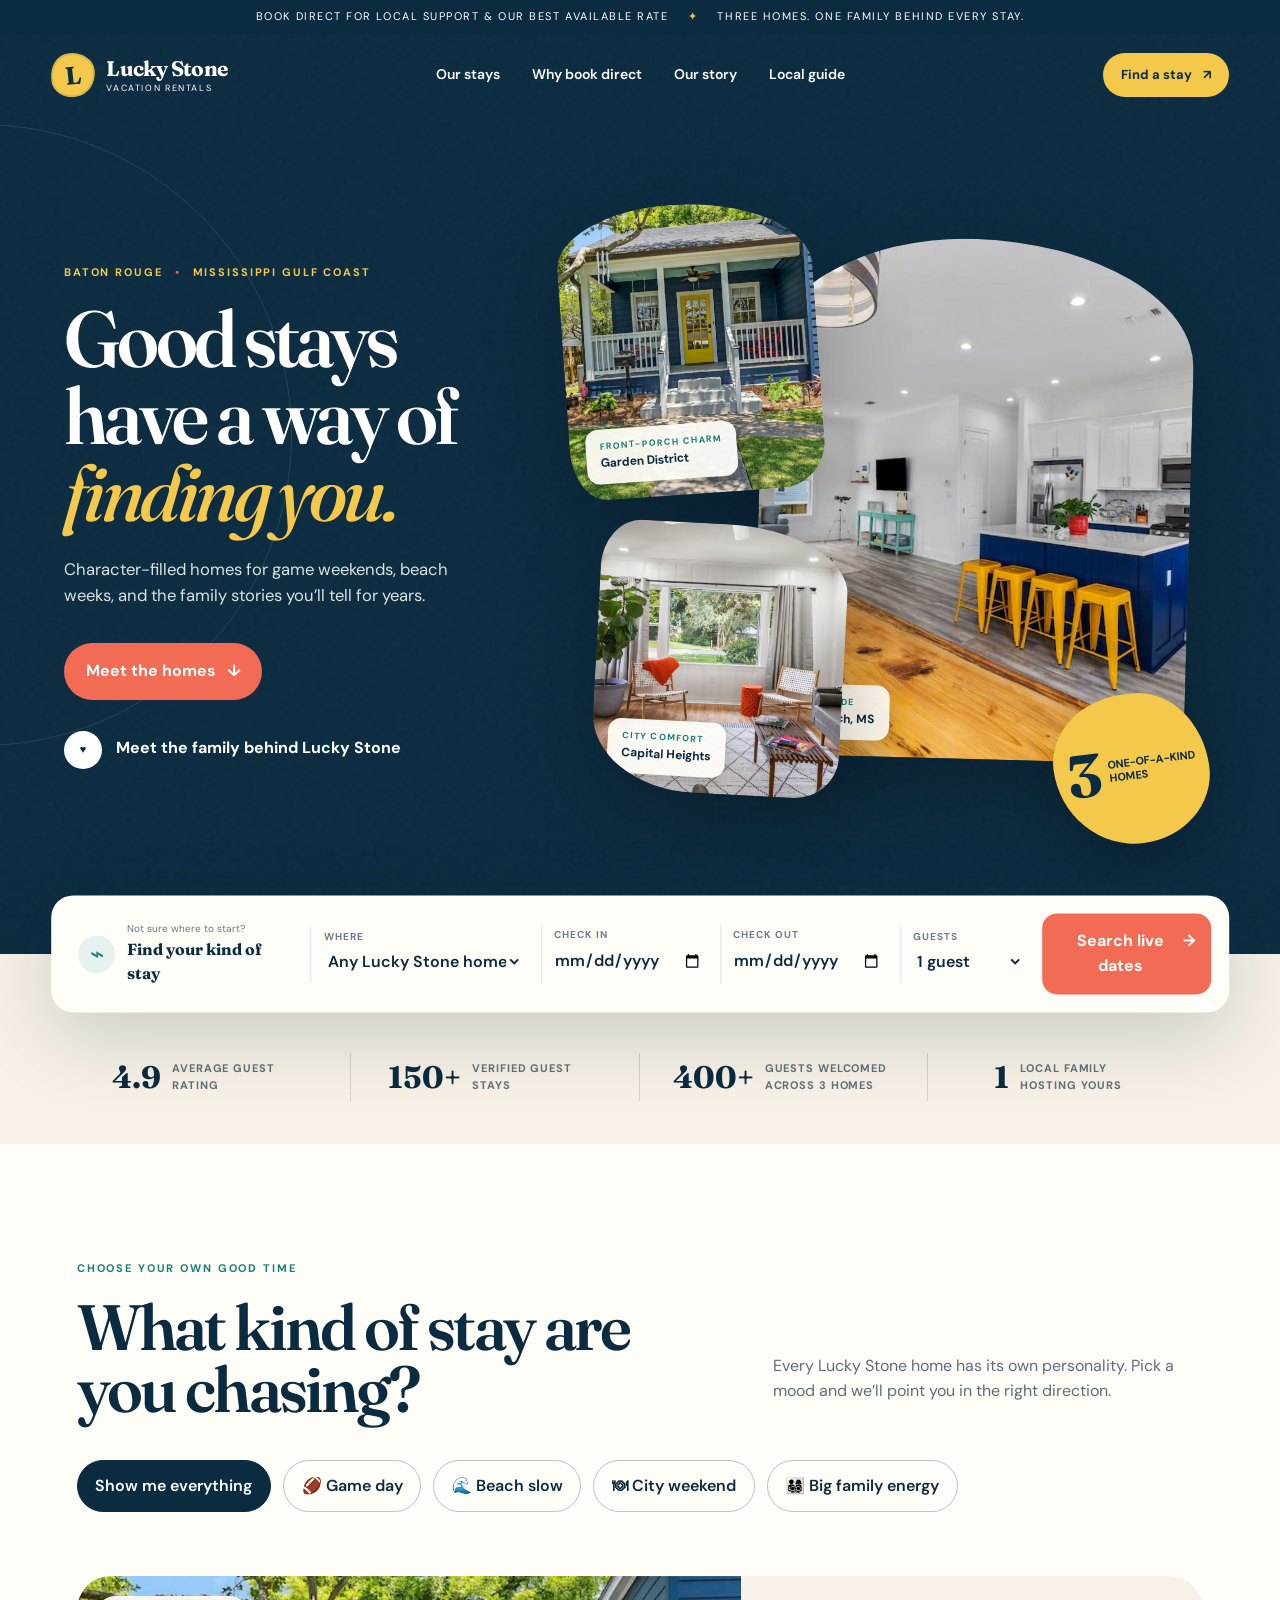
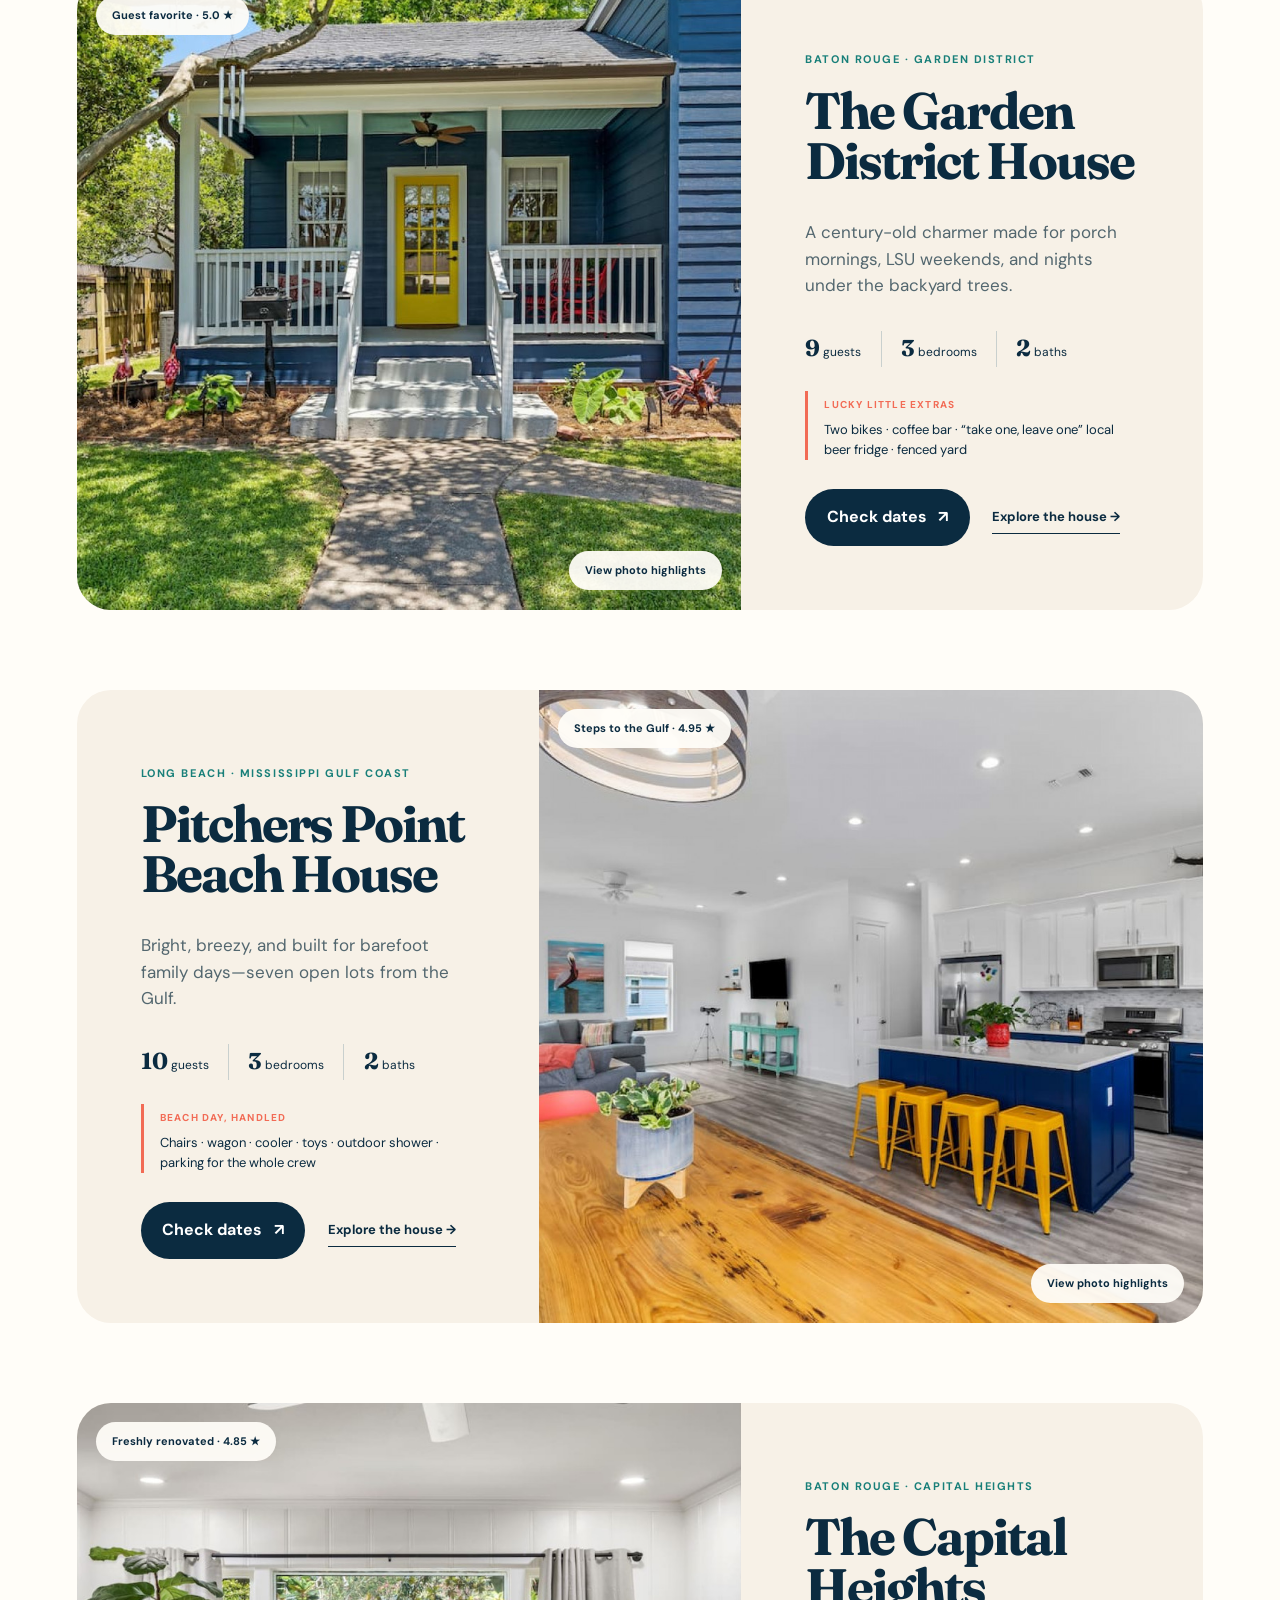
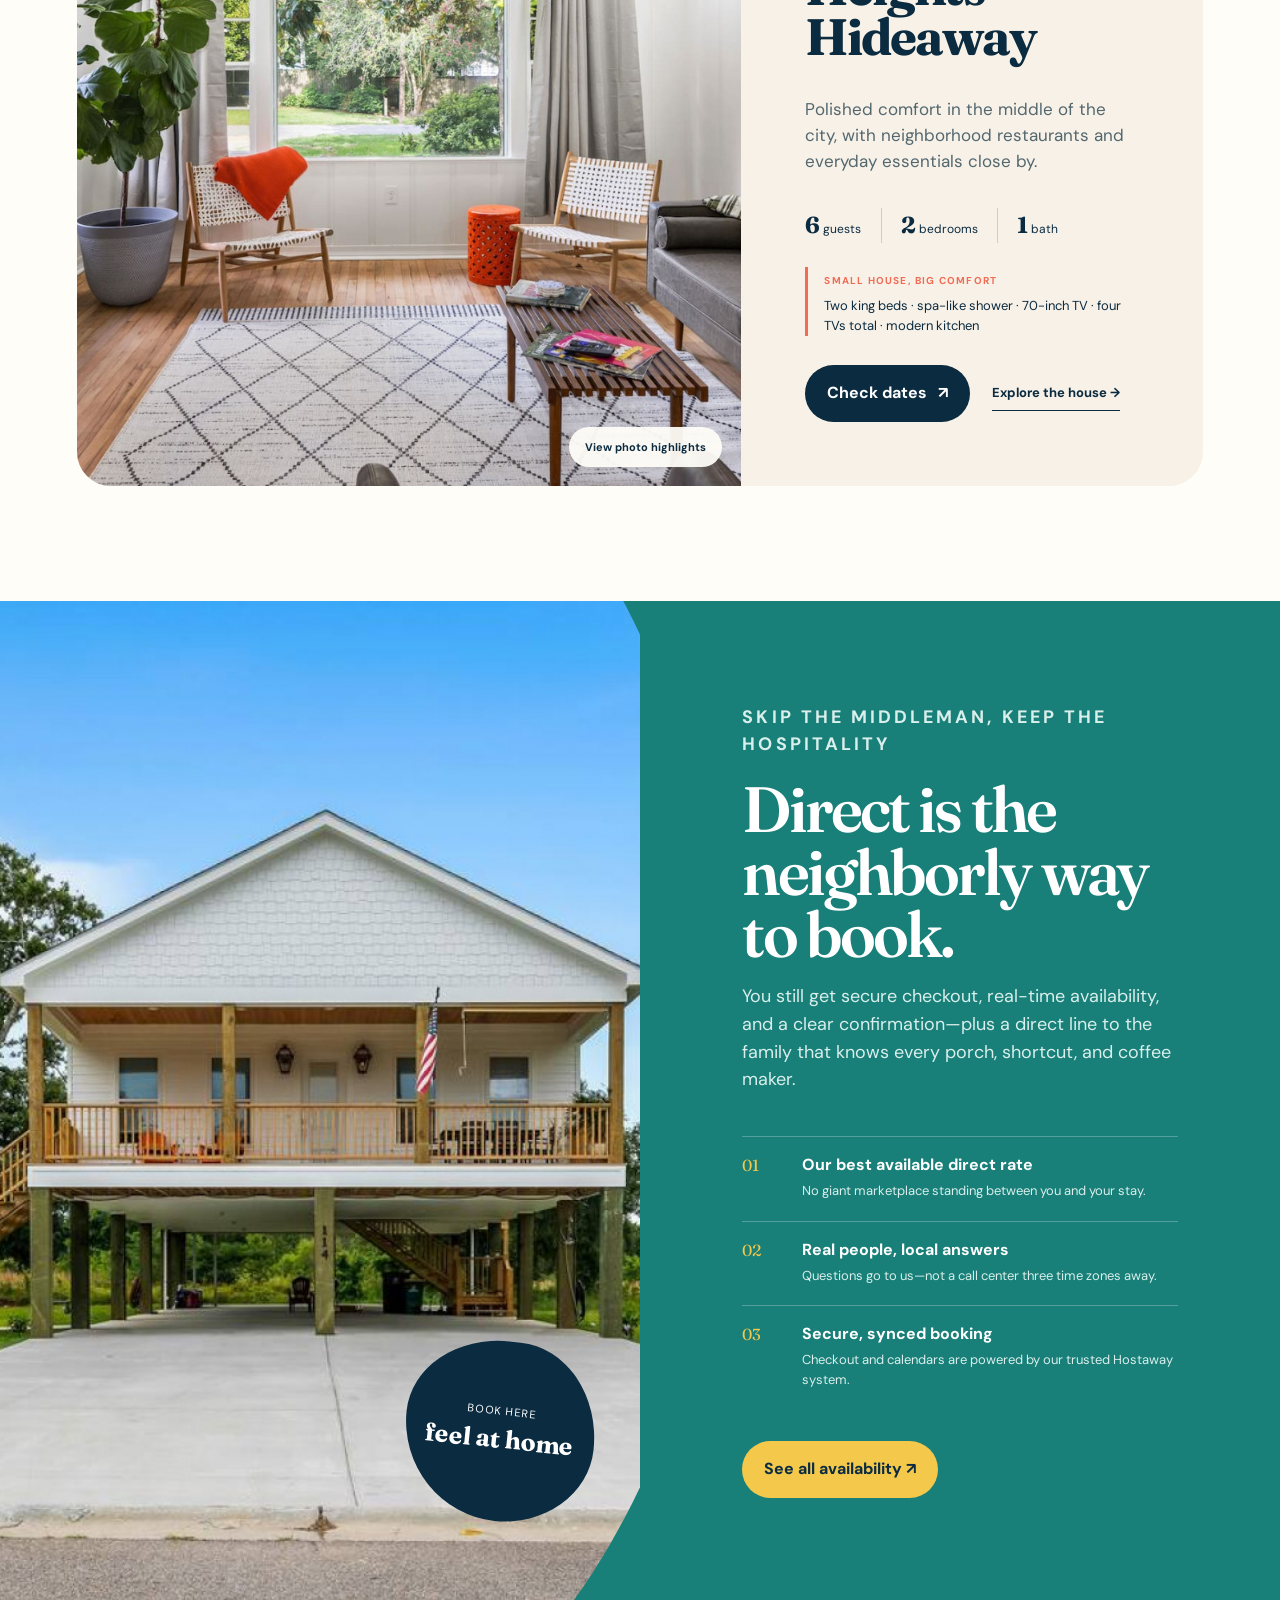
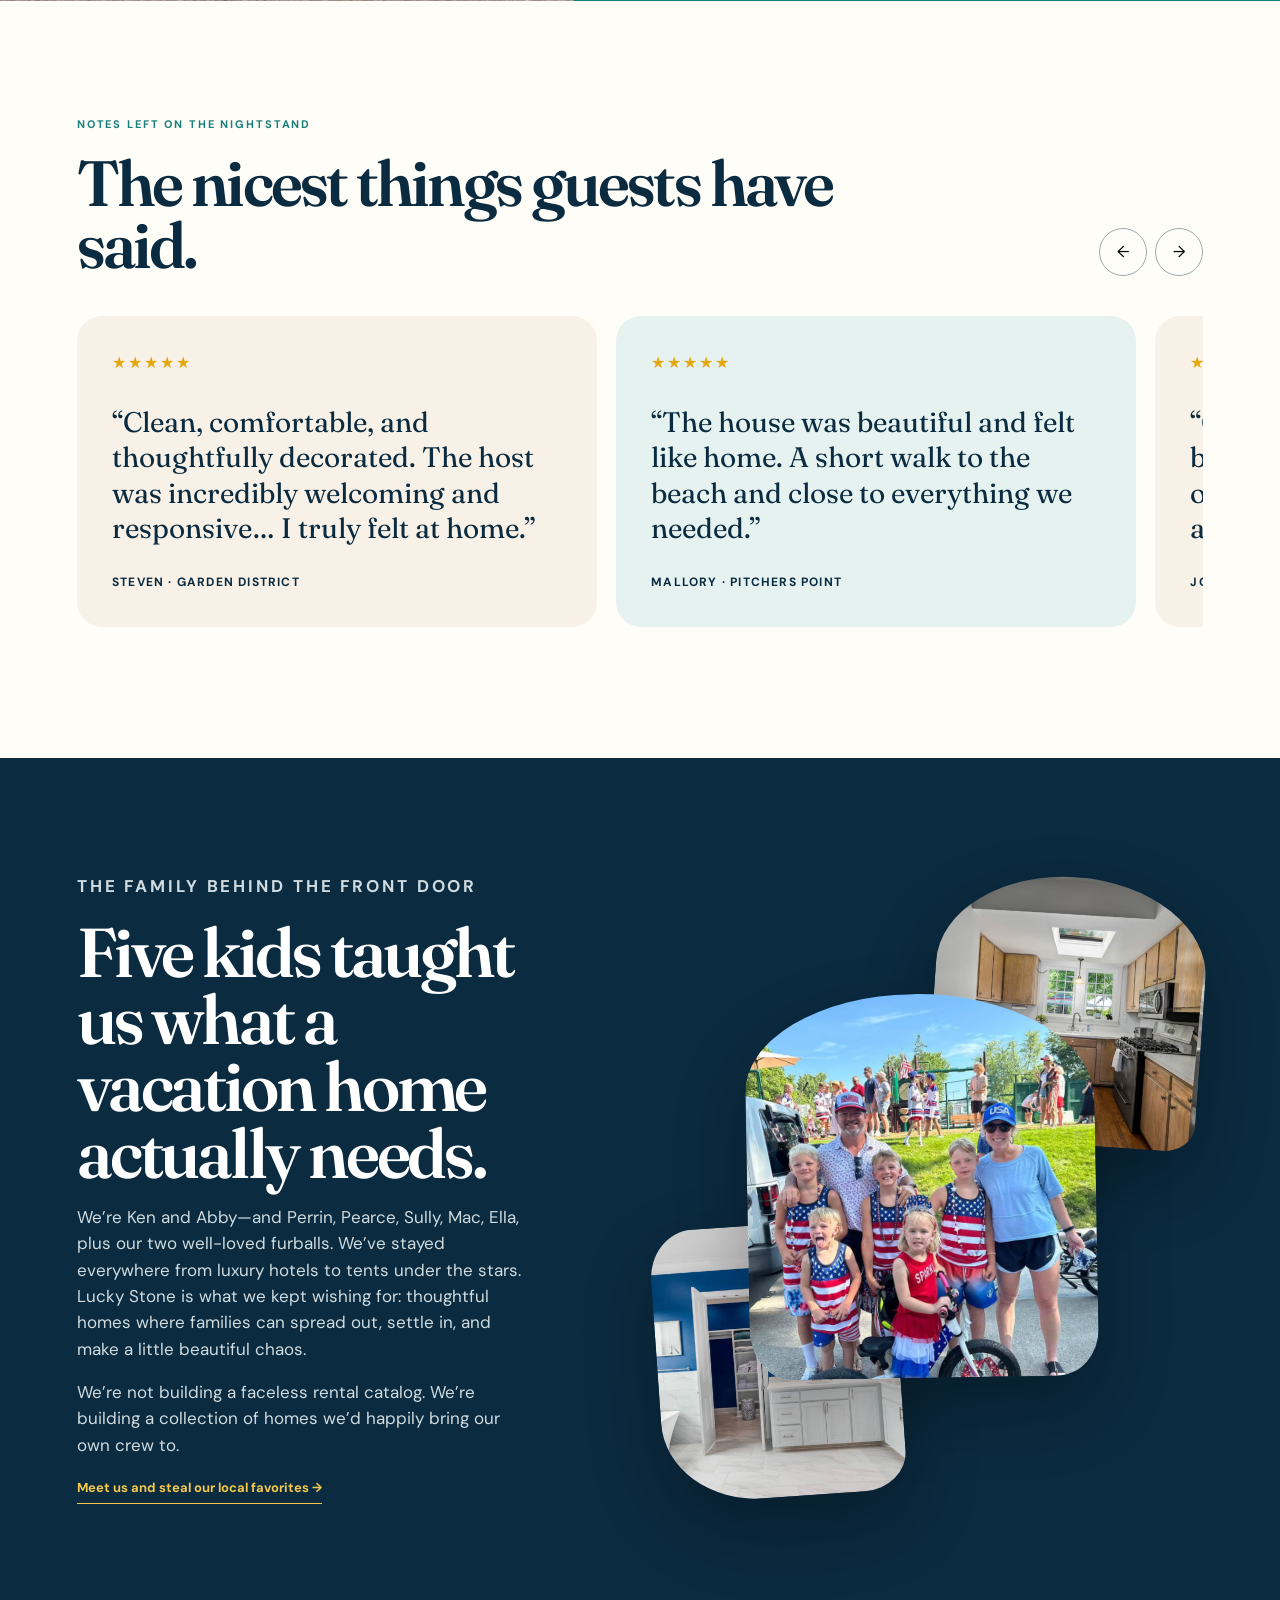
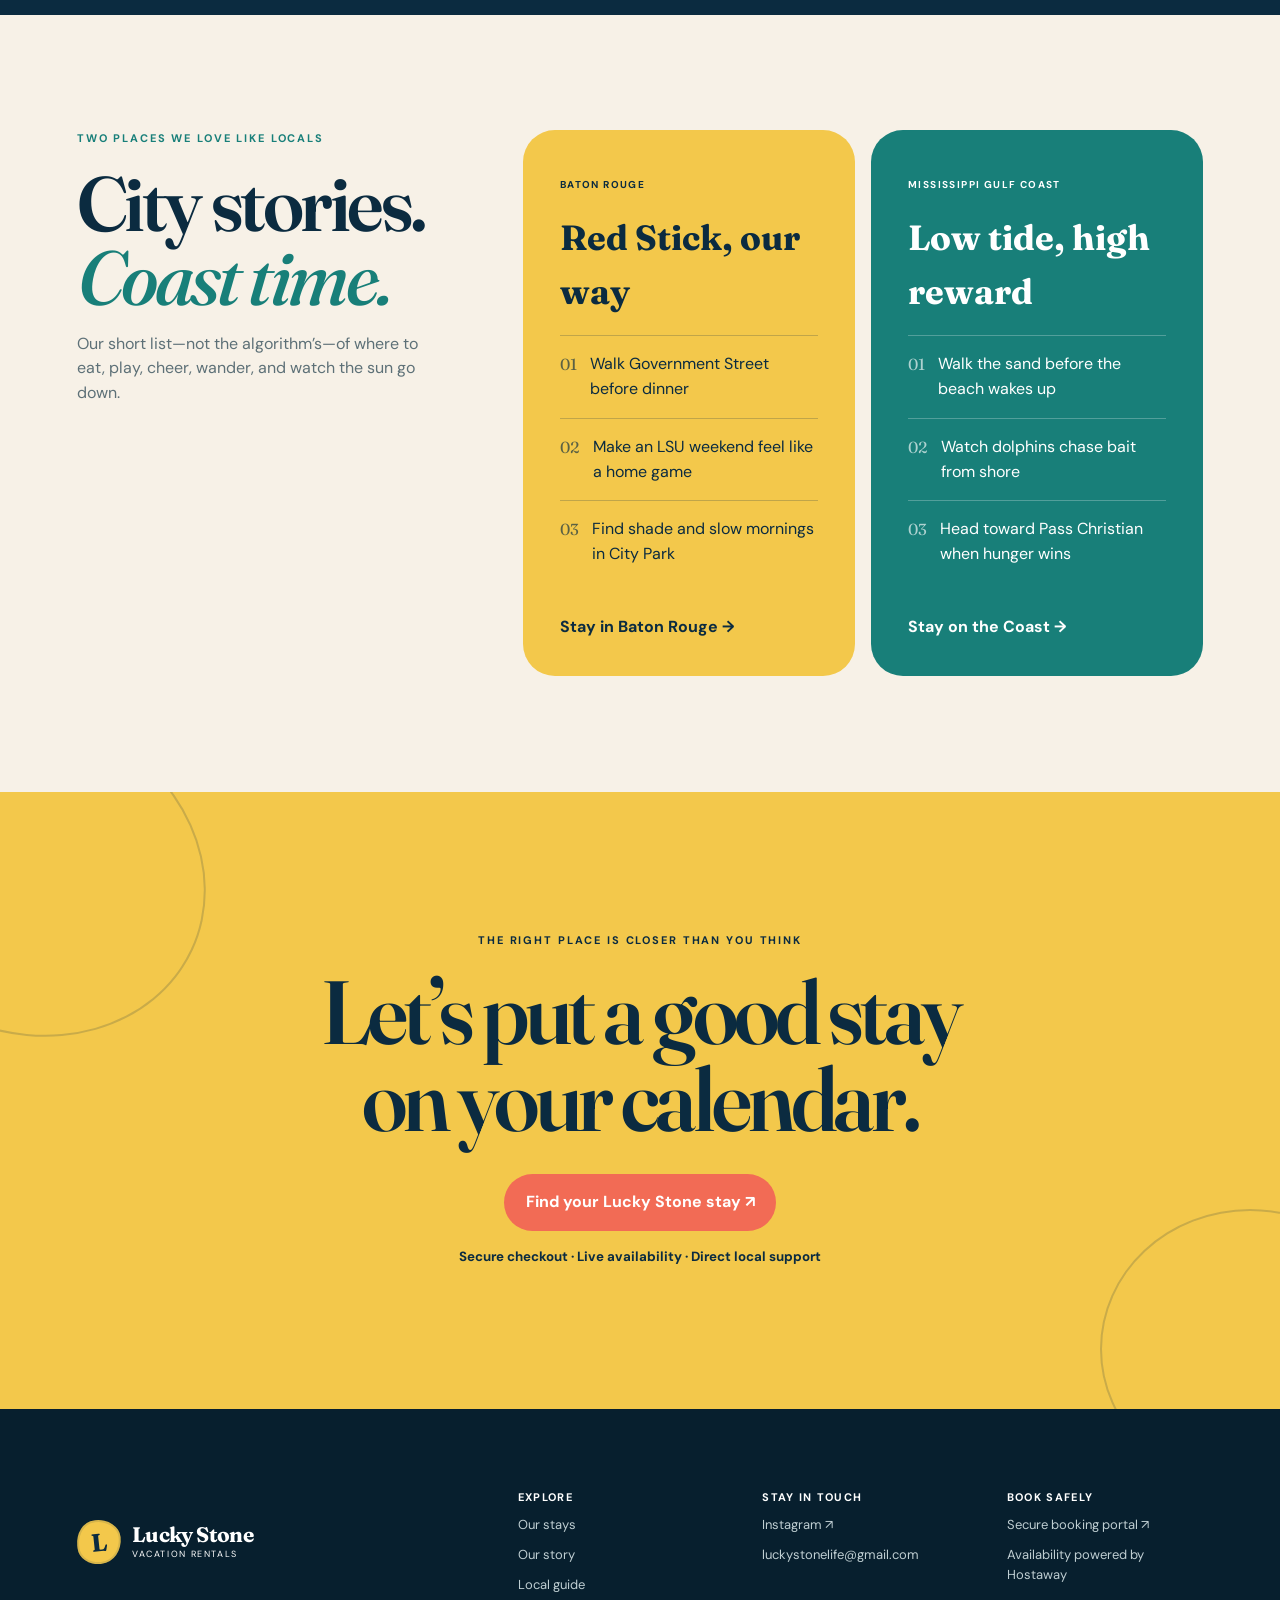
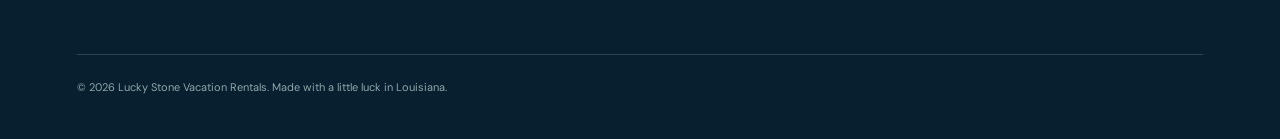
==== commit 6e97568b: "Update guest stay and hosted guest totals" ====
--- a/index.html
+++ b/index.html
@@ -4,6 +4,8 @@
   <meta charset="utf-8">
   <meta name="viewport" content="width=device-width,initial-scale=1">
   <meta name="description" content="Family-owned vacation homes in Baton Rouge and on the Mississippi Gulf Coast. Book direct with Lucky Stone Vacation Rentals.">
+  <meta name="robots" content="noindex,nofollow">
+  <link rel="canonical" href="https://www.luckystonevacationrentals.com/">
   <meta name="theme-color" content="#0b2b40">
   <title>Lucky Stone Vacation Rentals | Baton Rouge & Mississippi Gulf Coast</title>
   <link rel="preconnect" href="https://fonts.googleapis.com">
@@ -61,7 +63,7 @@
     </section>
 
     <section class="proof-bar" aria-label="Lucky Stone at a glance">
-      <div><strong>4.9</strong><span>average guest rating</span></div><div><strong>49+</strong><span>verified guest reviews</span></div><div><strong>25</strong><span>happy sleepers across 3 homes</span></div><div><strong>1</strong><span>local family hosting yours</span></div>
+      <div><strong>4.9</strong><span>average guest rating</span></div><div><strong>150+</strong><span>verified guest stays</span></div><div><strong>400+</strong><span>guests welcomed across 3 homes</span></div><div><strong>1</strong><span>local family hosting yours</span></div>
     </section>
 
     <section class="stay-matcher section-pad" id="stays">
@@ -126,6 +128,6 @@
 
   <dialog class="gallery-modal" data-gallery-modal><button class="modal-close" type="button" data-modal-close aria-label="Close gallery">×</button><div class="modal-head"><p data-modal-kicker></p><h2 data-modal-title></h2></div><div class="modal-grid" data-modal-grid></div></dialog>
 
-  <script src="app.js"></script>
+  <script src="app.js?v=c99d229"></script>
 </body>
 </html>
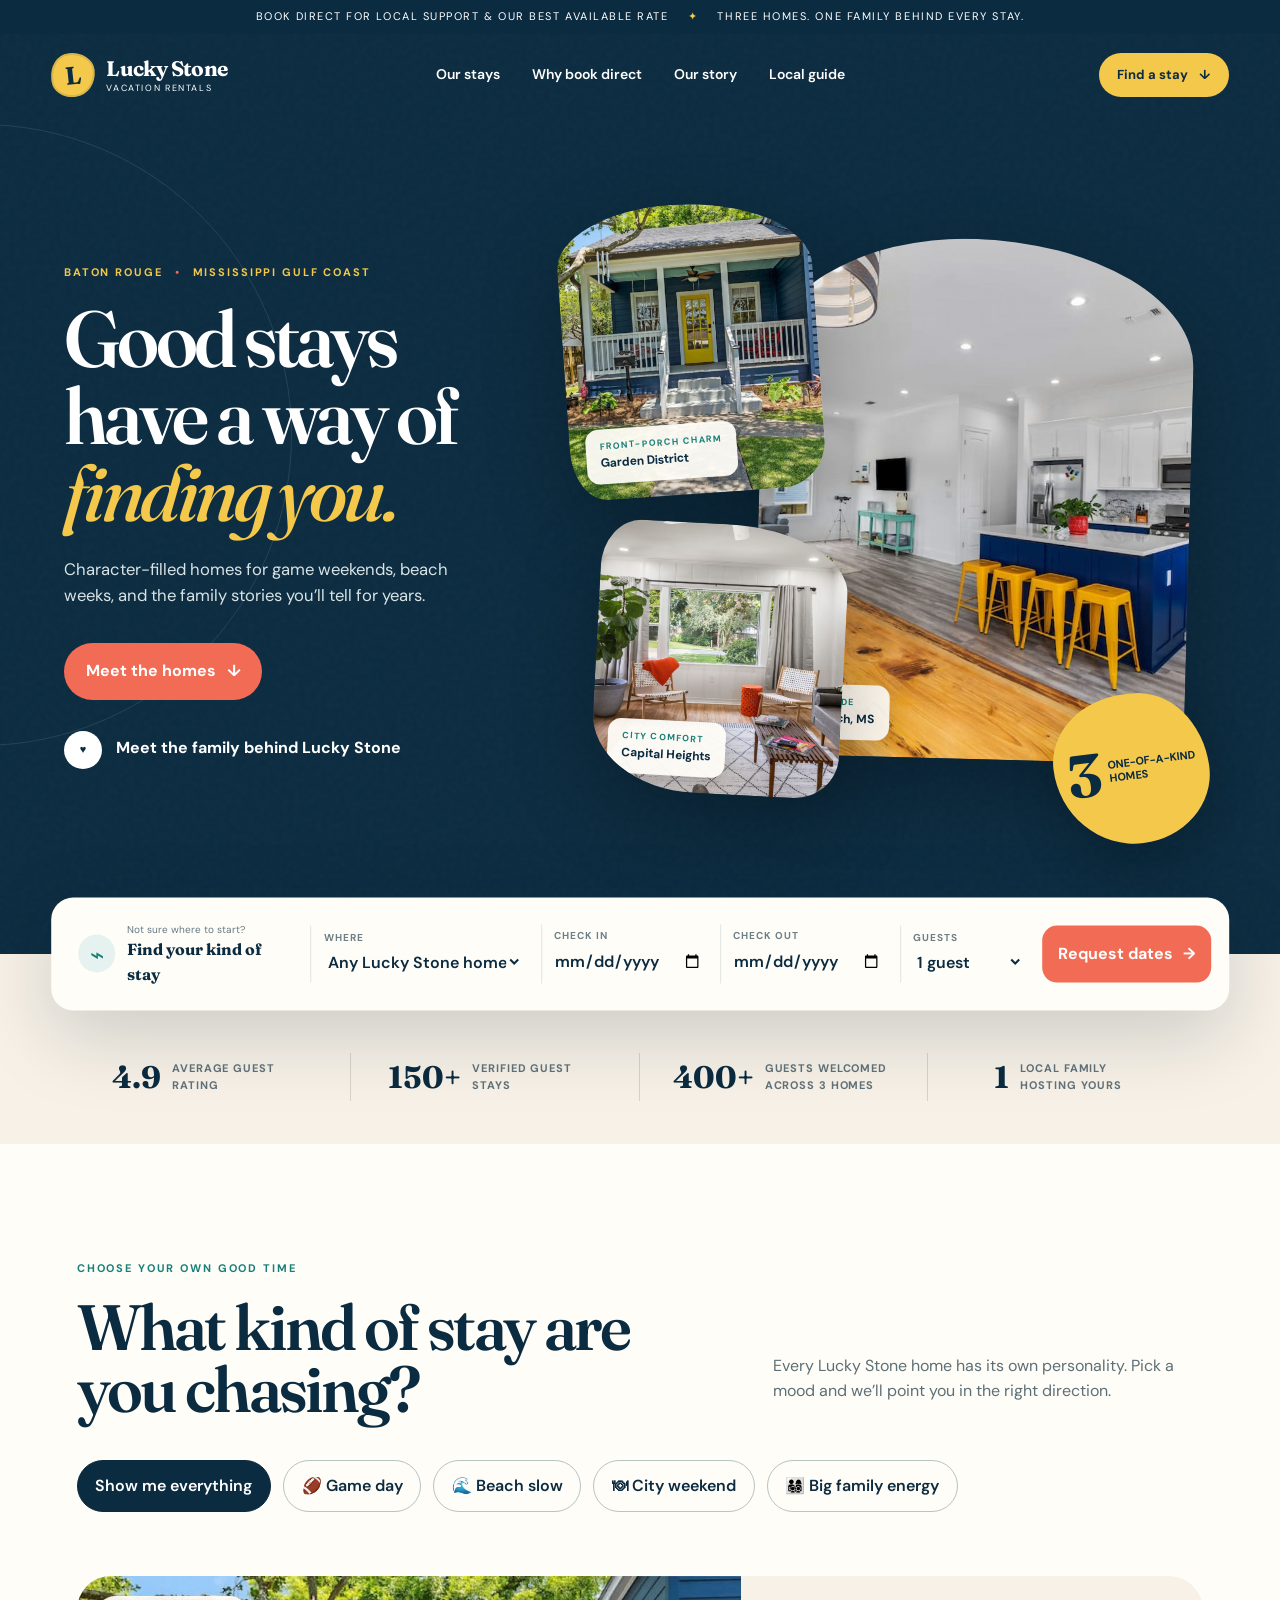
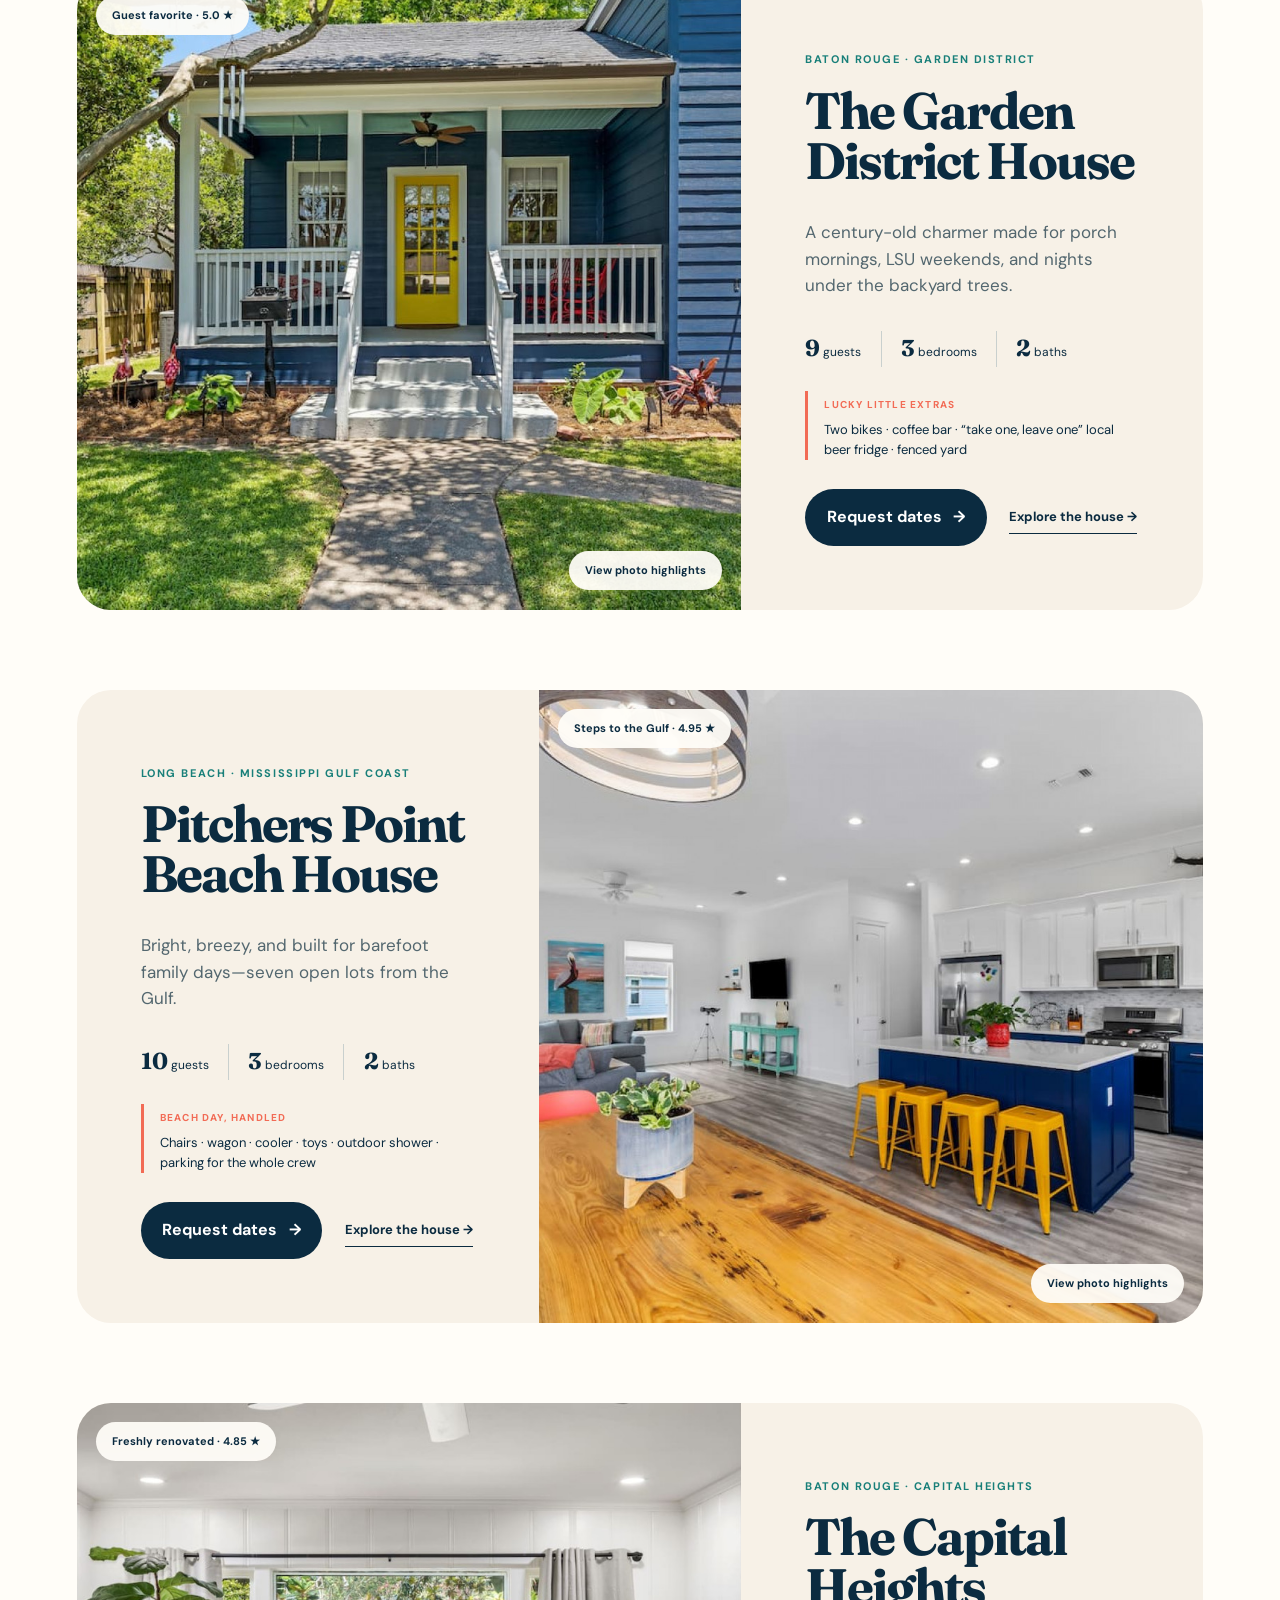
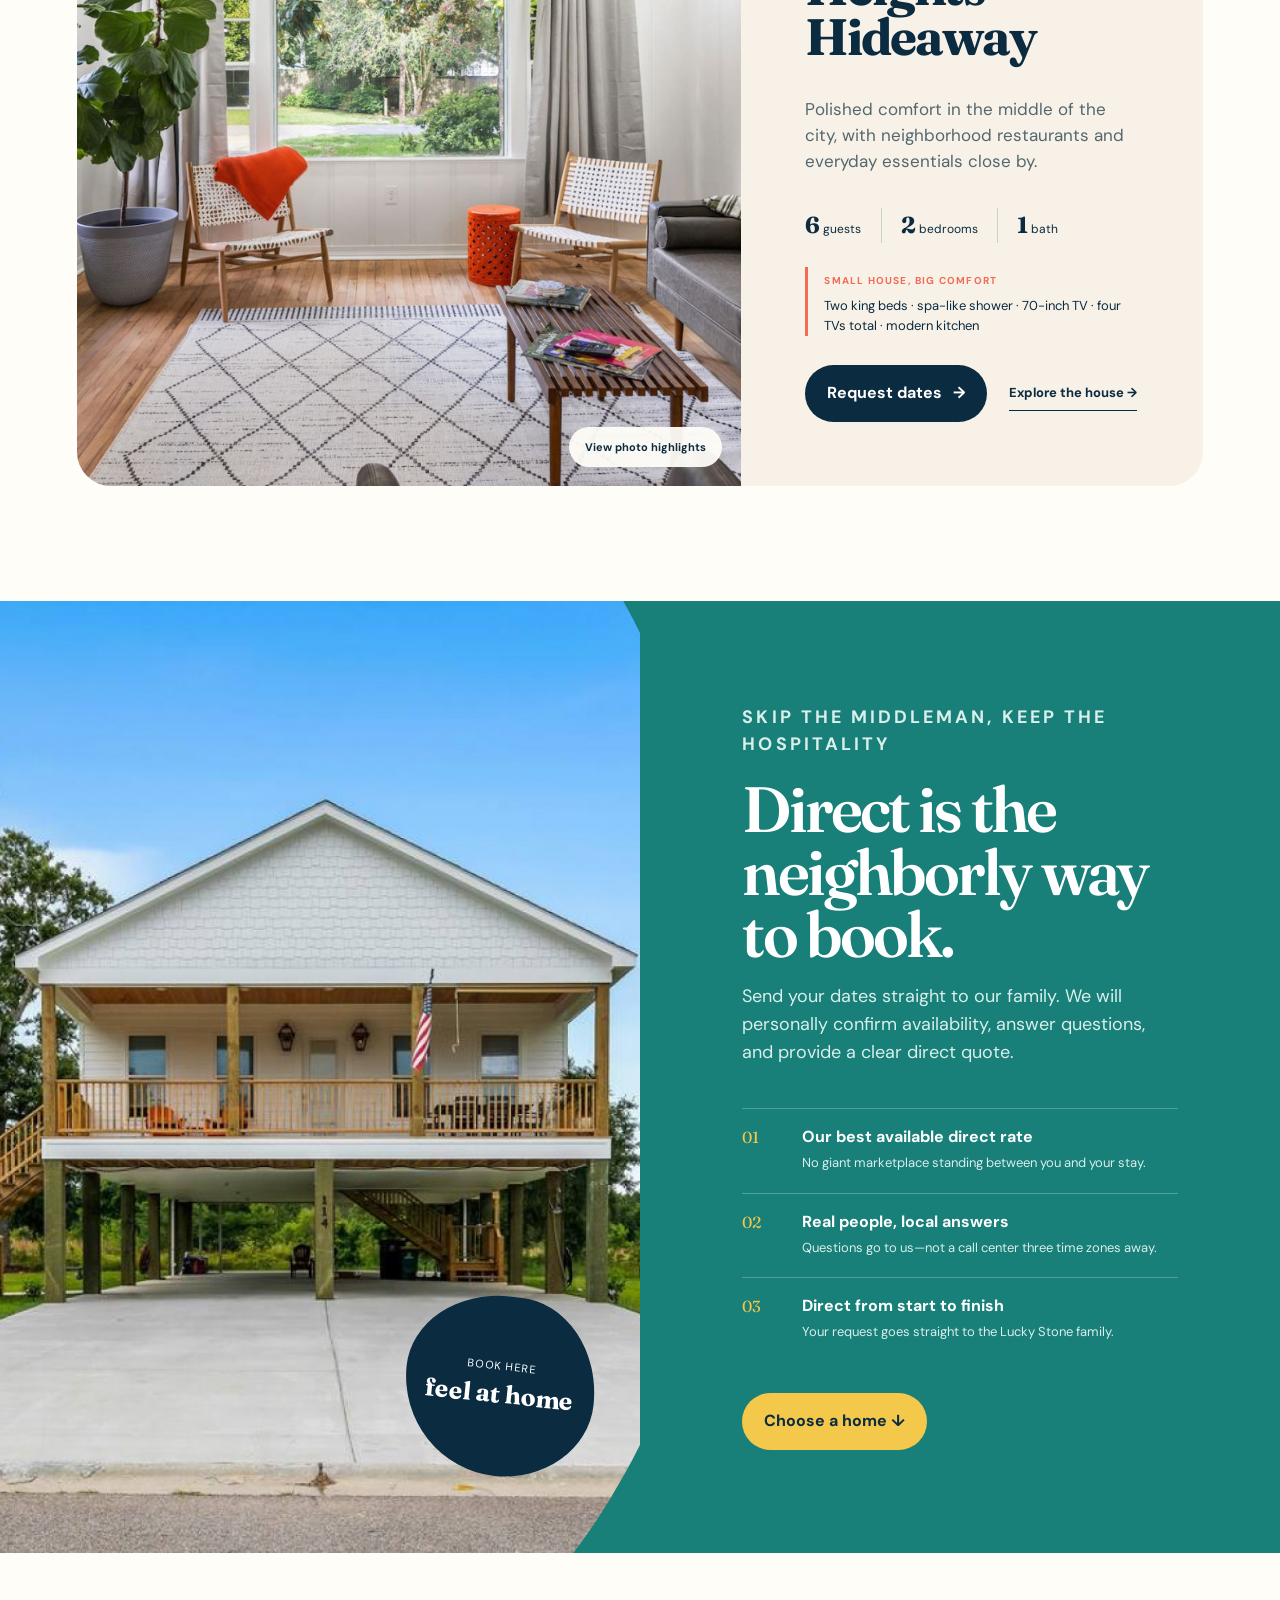
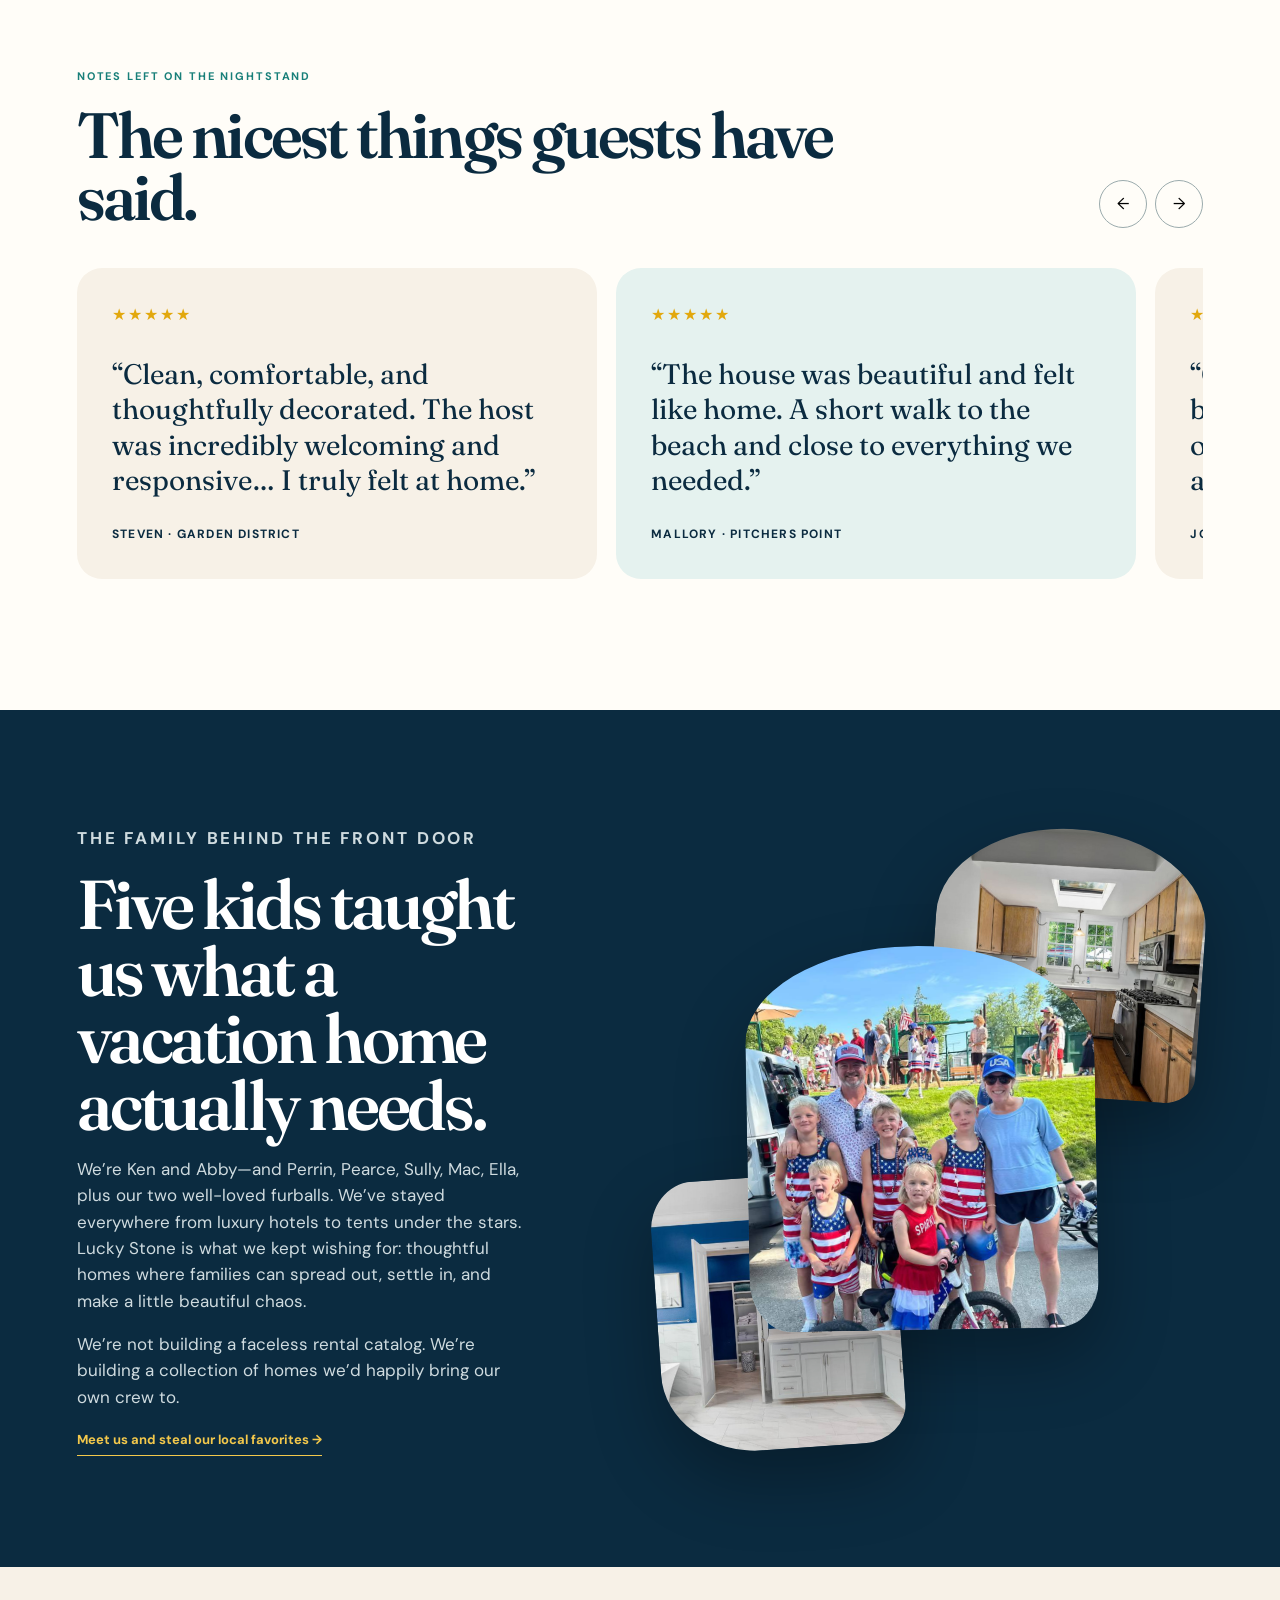
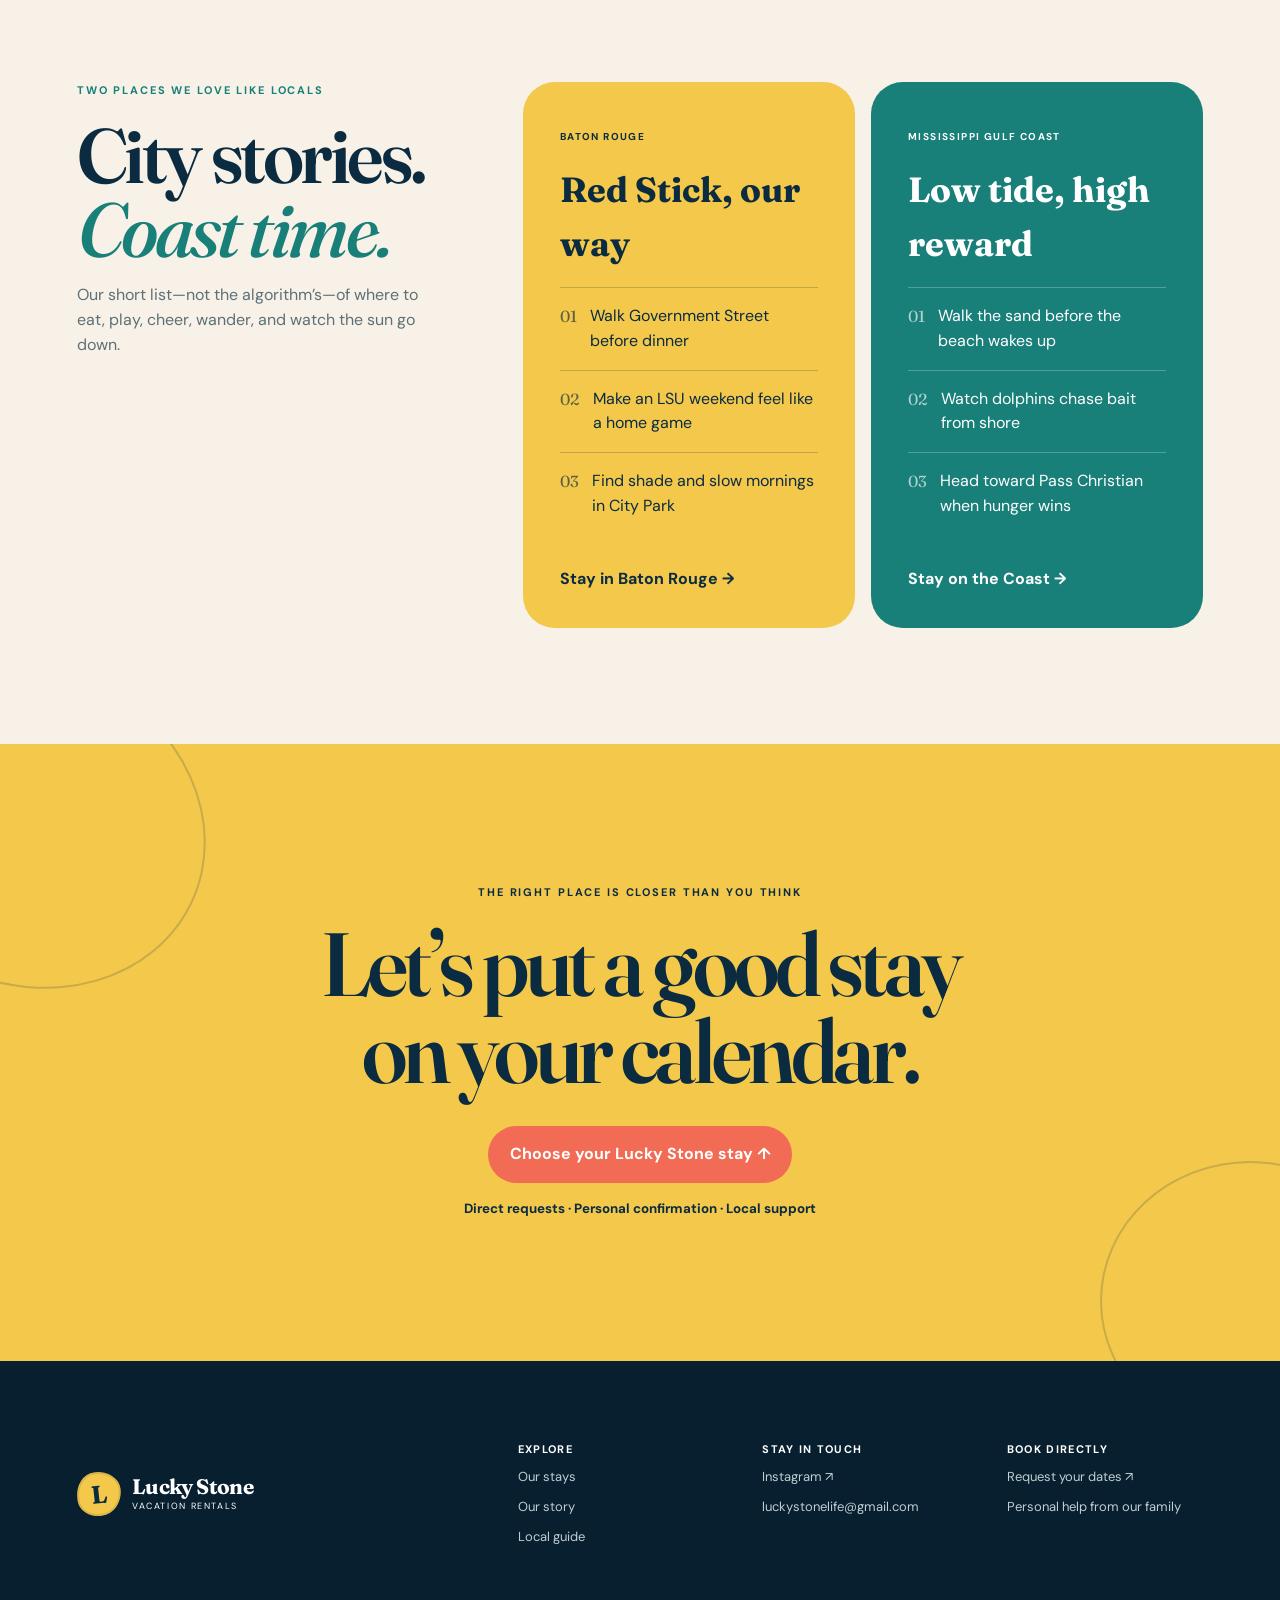
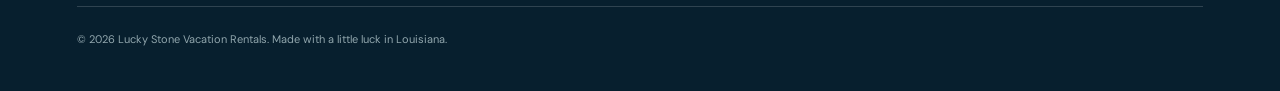
==== commit 9e0d8571: "Remove HolidayFuture from public website" ====
--- a/index.html
+++ b/index.html
@@ -4,7 +4,7 @@
   <meta charset="utf-8">
   <meta name="viewport" content="width=device-width,initial-scale=1">
   <meta name="description" content="Family-owned vacation homes in Baton Rouge and on the Mississippi Gulf Coast. Book direct with Lucky Stone Vacation Rentals.">
-  <meta name="robots" content="noindex,nofollow">
+  <meta name="robots" content="index,follow">
   <link rel="canonical" href="https://www.luckystonevacationrentals.com/">
   <meta name="theme-color" content="#0b2b40">
   <title>Lucky Stone Vacation Rentals | Baton Rouge & Mississippi Gulf Coast</title>
@@ -25,12 +25,12 @@
     <nav class="desktop-nav" aria-label="Main navigation">
       <a href="#stays">Our stays</a><a href="#why-direct">Why book direct</a><a href="#our-story">Our story</a><a href="#guide">Local guide</a>
     </nav>
-    <a class="button button-small button-sun" href="https://luckystonevacationrentals.holidayfuture.com" target="_blank" rel="noopener">Find a stay <span>↗</span></a>
+    <a class="button button-small button-sun" href="#stays">Find a stay <span>↓</span></a>
     <button class="menu-button" type="button" aria-label="Open menu" aria-expanded="false" data-menu-button><span></span><span></span></button>
   </header>
   <div class="mobile-menu" data-mobile-menu hidden>
     <a href="#stays">Our stays</a><a href="#why-direct">Why book direct</a><a href="#our-story">Our story</a><a href="#guide">Local guide</a>
-    <a class="button button-sun" href="https://luckystonevacationrentals.holidayfuture.com" target="_blank" rel="noopener">Find a stay ↗</a>
+    <a class="button button-sun" href="#stays">Find a stay ↓</a>
   </div>
 
   <main id="main">
@@ -58,7 +58,7 @@
         <label><span>Check in</span><input type="date" name="checkin"></label>
         <label><span>Check out</span><input type="date" name="checkout"></label>
         <label><span>Guests</span><select name="guests"><option>1 guest</option><option>2 guests</option><option>3 guests</option><option>4 guests</option><option>5 guests</option><option>6 guests</option><option>7 guests</option><option>8 guests</option><option>9 guests</option><option>10 guests</option></select></label>
-        <button class="finder-submit" type="submit"><span>Search live dates</span><span>→</span></button><p class="booking-error" data-booking-error aria-live="polite"></p>
+        <button class="finder-submit" type="submit"><span>Request dates</span><span>→</span></button><p class="booking-error" data-booking-error aria-live="polite"></p>
       </form>
     </section>
 
@@ -75,24 +75,24 @@
       <div class="property-list">
         <article class="property-card reveal" data-tags="gameday city family" data-property="garden">
           <div class="property-image"><img src="assets/garden/garden-01.jpg" alt="Garden District home exterior"><div class="image-badge">Guest favorite · 5.0 ★</div><button class="gallery-button" type="button" data-gallery="garden" aria-label="View Garden District photo gallery">View photo highlights</button></div>
-          <div class="property-copy"><p class="property-location">Baton Rouge · Garden District</p><h3>The Garden District House</h3><p class="property-tagline">A century-old charmer made for porch mornings, LSU weekends, and nights under the backyard trees.</p><ul class="stats"><li><strong>9</strong> guests</li><li><strong>3</strong> bedrooms</li><li><strong>2</strong> baths</li></ul><div class="signature"><span>Lucky little extras</span><p>Two bikes · coffee bar · “take one, leave one” local beer fridge · fenced yard</p></div><div class="property-actions"><a class="button button-ink" href="https://luckystonevacationrentals.holidayfuture.com/listings/113394" target="_blank" rel="noopener">Check dates <span>↗</span></a><a class="text-link" href="garden-district.html">Explore the house →</a></div></div>
+          <div class="property-copy"><p class="property-location">Baton Rouge · Garden District</p><h3>The Garden District House</h3><p class="property-tagline">A century-old charmer made for porch mornings, LSU weekends, and nights under the backyard trees.</p><ul class="stats"><li><strong>9</strong> guests</li><li><strong>3</strong> bedrooms</li><li><strong>2</strong> baths</li></ul><div class="signature"><span>Lucky little extras</span><p>Two bikes · coffee bar · “take one, leave one” local beer fridge · fenced yard</p></div><div class="property-actions"><a class="button button-ink" href="garden-district.html#book">Request dates <span>→</span></a><a class="text-link" href="garden-district.html">Explore the house →</a></div></div>
         </article>
 
         <article class="property-card reverse reveal" data-tags="beach family" data-property="beach">
           <div class="property-image"><img src="assets/beach/beach-01.jpg" alt="Open-plan beach house kitchen and living room"><div class="image-badge">Steps to the Gulf · 4.95 ★</div><button class="gallery-button" type="button" data-gallery="beach" aria-label="View Family Beach House photo gallery">View photo highlights</button></div>
-          <div class="property-copy"><p class="property-location">Long Beach · Mississippi Gulf Coast</p><h3>Pitchers Point Beach House</h3><p class="property-tagline">Bright, breezy, and built for barefoot family days—seven open lots from the Gulf.</p><ul class="stats"><li><strong>10</strong> guests</li><li><strong>3</strong> bedrooms</li><li><strong>2</strong> baths</li></ul><div class="signature"><span>Beach day, handled</span><p>Chairs · wagon · cooler · toys · outdoor shower · parking for the whole crew</p></div><div class="property-actions"><a class="button button-ink" href="https://luckystonevacationrentals.holidayfuture.com/listings/113397" target="_blank" rel="noopener">Check dates <span>↗</span></a><a class="text-link" href="pitchers-point-beach-house.html">Explore the house →</a></div></div>
+          <div class="property-copy"><p class="property-location">Long Beach · Mississippi Gulf Coast</p><h3>Pitchers Point Beach House</h3><p class="property-tagline">Bright, breezy, and built for barefoot family days—seven open lots from the Gulf.</p><ul class="stats"><li><strong>10</strong> guests</li><li><strong>3</strong> bedrooms</li><li><strong>2</strong> baths</li></ul><div class="signature"><span>Beach day, handled</span><p>Chairs · wagon · cooler · toys · outdoor shower · parking for the whole crew</p></div><div class="property-actions"><a class="button button-ink" href="pitchers-point-beach-house.html#book">Request dates <span>→</span></a><a class="text-link" href="pitchers-point-beach-house.html">Explore the house →</a></div></div>
         </article>
 
         <article class="property-card reveal" data-tags="city family" data-property="capital">
           <div class="property-image"><img src="assets/capital/capital-01.jpg" alt="Renovated Capital Heights living room"><div class="image-badge">Freshly renovated · 4.85 ★</div><button class="gallery-button" type="button" data-gallery="capital" aria-label="View Capital Heights photo gallery">View photo highlights</button></div>
-          <div class="property-copy"><p class="property-location">Baton Rouge · Capital Heights</p><h3>The Capital Heights Hideaway</h3><p class="property-tagline">Polished comfort in the middle of the city, with neighborhood restaurants and everyday essentials close by.</p><ul class="stats"><li><strong>6</strong> guests</li><li><strong>2</strong> bedrooms</li><li><strong>1</strong> bath</li></ul><div class="signature"><span>Small house, big comfort</span><p>Two king beds · spa-like shower · 70-inch TV · four TVs total · modern kitchen</p></div><div class="property-actions"><a class="button button-ink" href="https://luckystonevacationrentals.holidayfuture.com/listings/290981" target="_blank" rel="noopener">Check dates <span>↗</span></a><a class="text-link" href="capital-heights-hideaway.html">Explore the house →</a></div></div>
+          <div class="property-copy"><p class="property-location">Baton Rouge · Capital Heights</p><h3>The Capital Heights Hideaway</h3><p class="property-tagline">Polished comfort in the middle of the city, with neighborhood restaurants and everyday essentials close by.</p><ul class="stats"><li><strong>6</strong> guests</li><li><strong>2</strong> bedrooms</li><li><strong>1</strong> bath</li></ul><div class="signature"><span>Small house, big comfort</span><p>Two king beds · spa-like shower · 70-inch TV · four TVs total · modern kitchen</p></div><div class="property-actions"><a class="button button-ink" href="capital-heights-hideaway.html#book">Request dates <span>→</span></a><a class="text-link" href="capital-heights-hideaway.html">Explore the house →</a></div></div>
         </article>
       </div>
     </section>
 
     <section class="direct-section" id="why-direct">
       <div class="direct-art reveal"><div class="sun-shape"></div><img src="assets/beach/beach-04.jpg" alt="Relaxed outdoor space at the beach house"><div class="direct-stamp">Book here<br><strong>feel at home</strong></div></div>
-      <div class="direct-copy reveal"><p class="eyebrow">Skip the middleman, keep the hospitality</p><h2>Direct is the neighborly way to book.</h2><p>You still get secure checkout, real-time availability, and a clear confirmation—plus a direct line to the family that knows every porch, shortcut, and coffee maker.</p><div class="direct-benefits"><div><span>01</span><strong>Our best available direct rate</strong><p>No giant marketplace standing between you and your stay.</p></div><div><span>02</span><strong>Real people, local answers</strong><p>Questions go to us—not a call center three time zones away.</p></div><div><span>03</span><strong>Secure, synced booking</strong><p>Checkout and calendars are powered by our trusted Hostaway system.</p></div></div><a class="button button-sun" href="https://luckystonevacationrentals.holidayfuture.com" target="_blank" rel="noopener">See all availability ↗</a></div>
+      <div class="direct-copy reveal"><p class="eyebrow">Skip the middleman, keep the hospitality</p><h2>Direct is the neighborly way to book.</h2><p>Send your dates straight to our family. We will personally confirm availability, answer questions, and provide a clear direct quote.</p><div class="direct-benefits"><div><span>01</span><strong>Our best available direct rate</strong><p>No giant marketplace standing between you and your stay.</p></div><div><span>02</span><strong>Real people, local answers</strong><p>Questions go to us—not a call center three time zones away.</p></div><div><span>03</span><strong>Direct from start to finish</strong><p>Your request goes straight to the Lucky Stone family.</p></div></div><a class="button button-sun" href="#stays">Choose a home ↓</a></div>
     </section>
 
     <section class="reviews section-pad">
@@ -120,14 +120,14 @@
 
     <section class="final-cta">
       <div class="pebble pebble-one" aria-hidden="true"></div><div class="pebble pebble-two" aria-hidden="true"></div>
-      <p class="eyebrow">The right place is closer than you think</p><h2>Let’s put a good stay<br>on your calendar.</h2><a class="button button-coral" href="https://luckystonevacationrentals.holidayfuture.com" target="_blank" rel="noopener">Find your Lucky Stone stay ↗</a><small>Secure checkout · Live availability · Direct local support</small>
+      <p class="eyebrow">The right place is closer than you think</p><h2>Let’s put a good stay<br>on your calendar.</h2><a class="button button-coral" href="#stays">Choose your Lucky Stone stay ↑</a><small>Direct requests · Personal confirmation · Local support</small>
     </section>
   </main>
 
-  <footer class="footer"><a class="brand footer-brand" href="#top"><span class="brand-mark">L</span><span><strong>Lucky Stone</strong><small>Vacation Rentals</small></span></a><div><strong>Explore</strong><a href="#stays">Our stays</a><a href="#our-story">Our story</a><a href="#guide">Local guide</a></div><div><strong>Stay in touch</strong><a href="https://instagram.com/luckystonelife/" target="_blank" rel="noopener">Instagram ↗</a><a href="mailto:luckystonelife@gmail.com">luckystonelife@gmail.com</a></div><div><strong>Book safely</strong><a href="https://luckystonevacationrentals.holidayfuture.com" target="_blank" rel="noopener">Secure booking portal ↗</a><span>Availability powered by Hostaway</span></div><p class="copyright">© <span data-year></span> Lucky Stone Vacation Rentals. Made with a little luck in Louisiana.</p></footer>
+  <footer class="footer"><a class="brand footer-brand" href="#top"><span class="brand-mark">L</span><span><strong>Lucky Stone</strong><small>Vacation Rentals</small></span></a><div><strong>Explore</strong><a href="#stays">Our stays</a><a href="#our-story">Our story</a><a href="#guide">Local guide</a></div><div><strong>Stay in touch</strong><a href="https://instagram.com/luckystonelife/" target="_blank" rel="noopener">Instagram ↗</a><a href="mailto:luckystonelife@gmail.com">luckystonelife@gmail.com</a></div><div><strong>Book directly</strong><a href="mailto:luckystonelife@gmail.com?subject=Lucky%20Stone%20stay%20request">Request your dates ↗</a><span>Personal help from our family</span></div><p class="copyright">© <span data-year></span> Lucky Stone Vacation Rentals. Made with a little luck in Louisiana.</p></footer>
 
   <dialog class="gallery-modal" data-gallery-modal><button class="modal-close" type="button" data-modal-close aria-label="Close gallery">×</button><div class="modal-head"><p data-modal-kicker></p><h2 data-modal-title></h2></div><div class="modal-grid" data-modal-grid></div></dialog>
 
-  <script src="app.js?v=c99d229"></script>
+  <script src="app.js?v=direct-inquiry-1"></script>
 </body>
 </html>
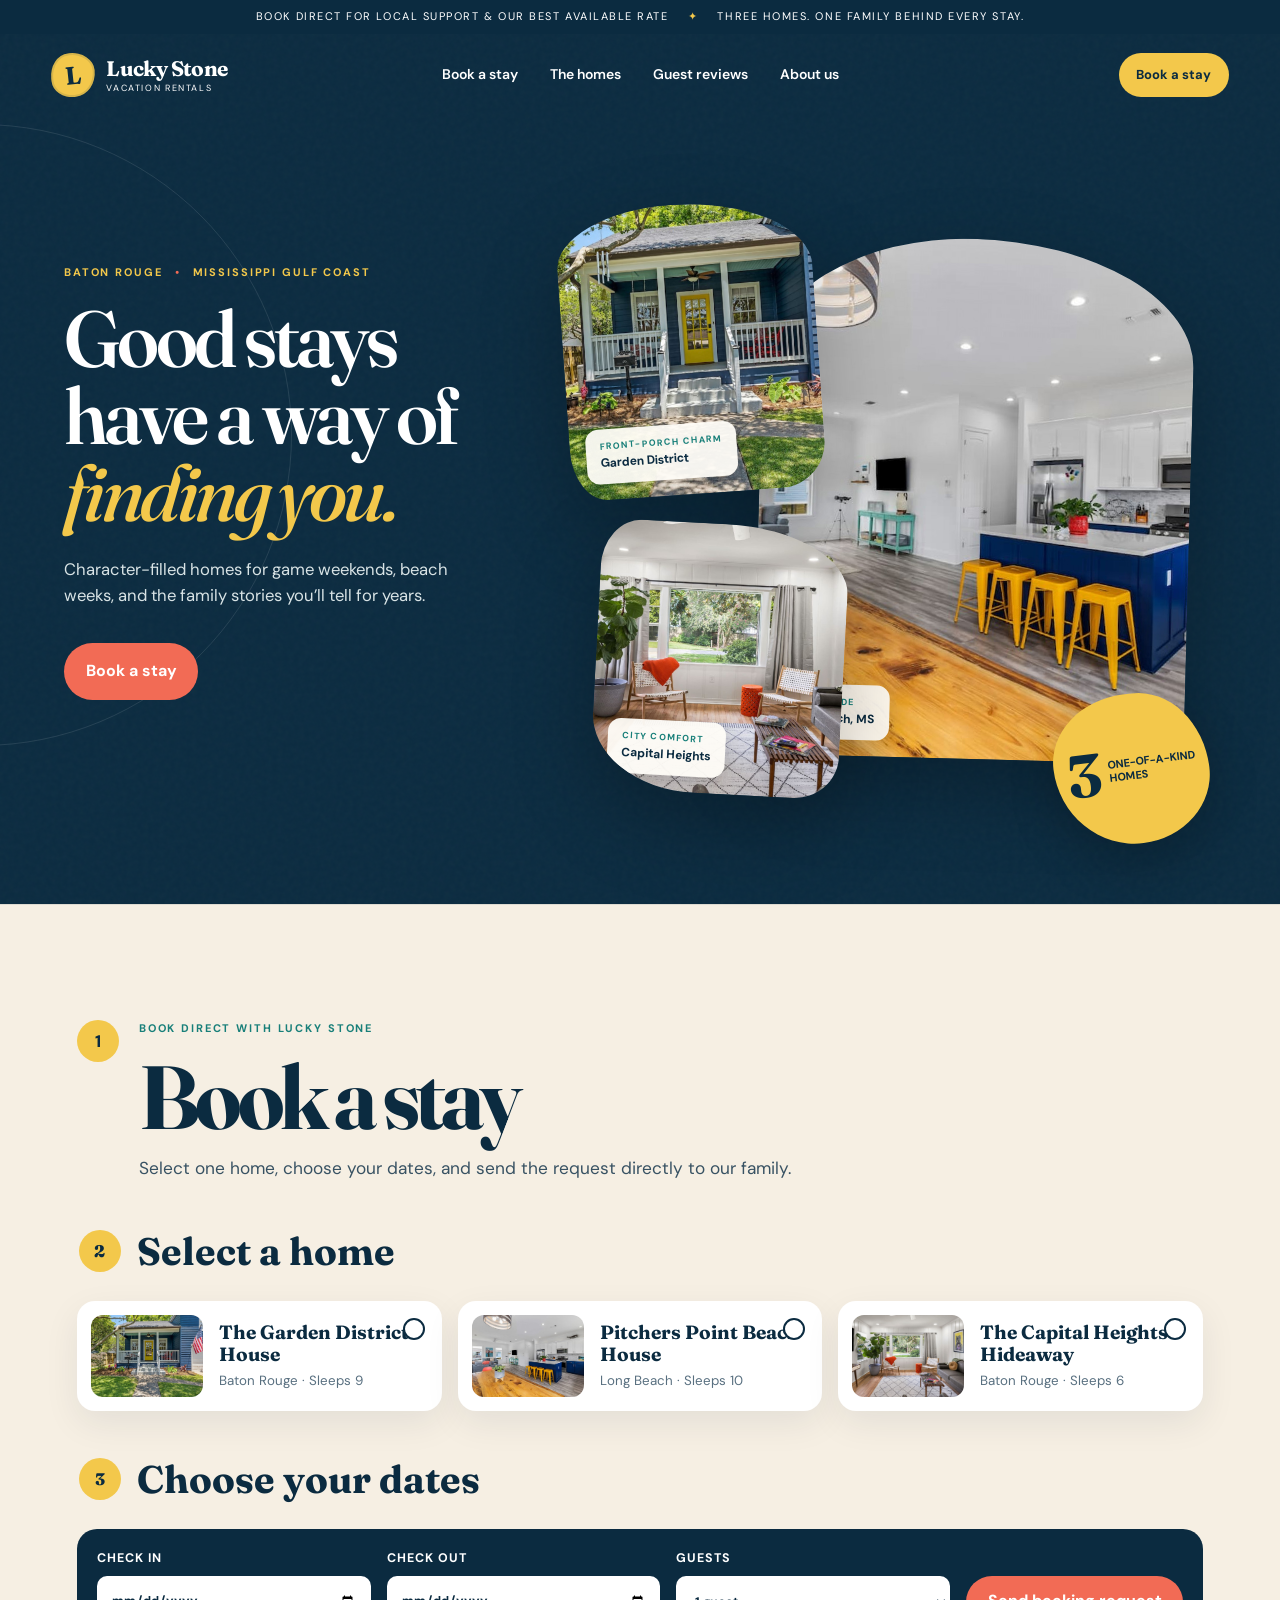
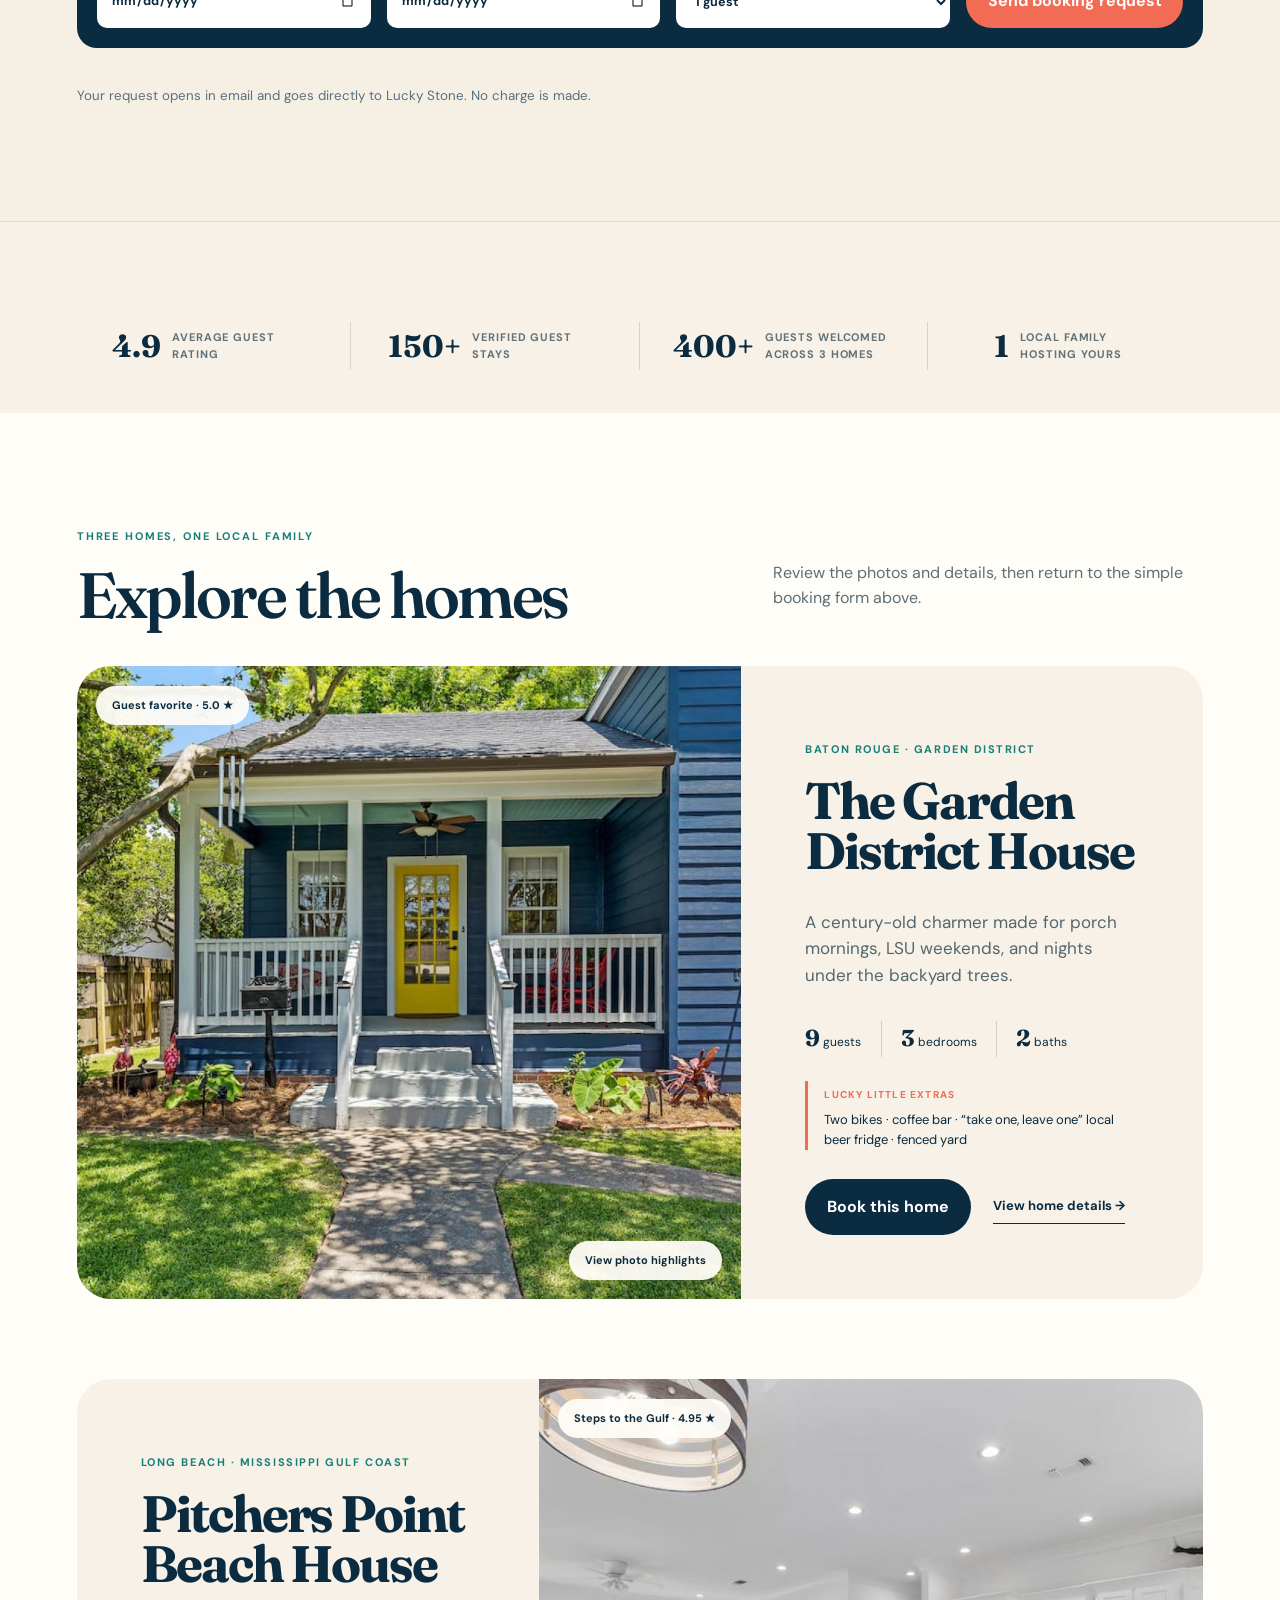
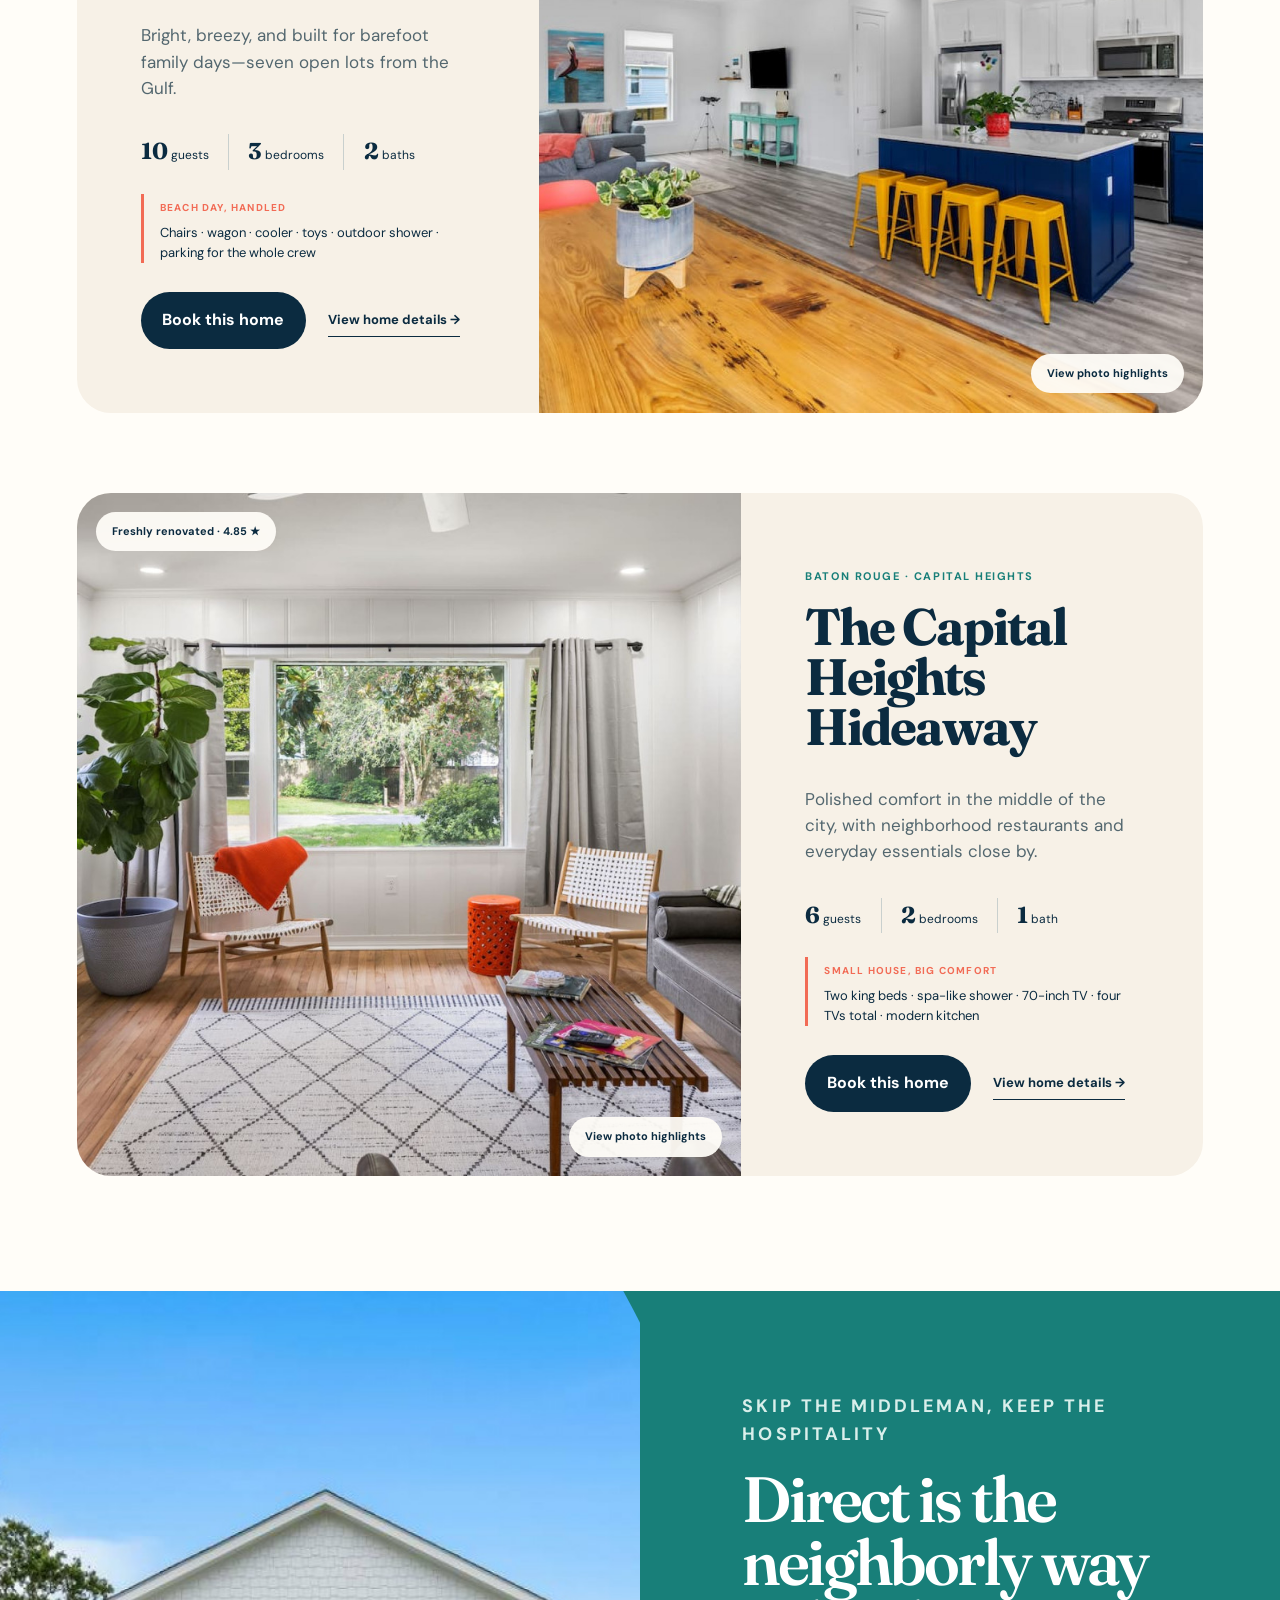
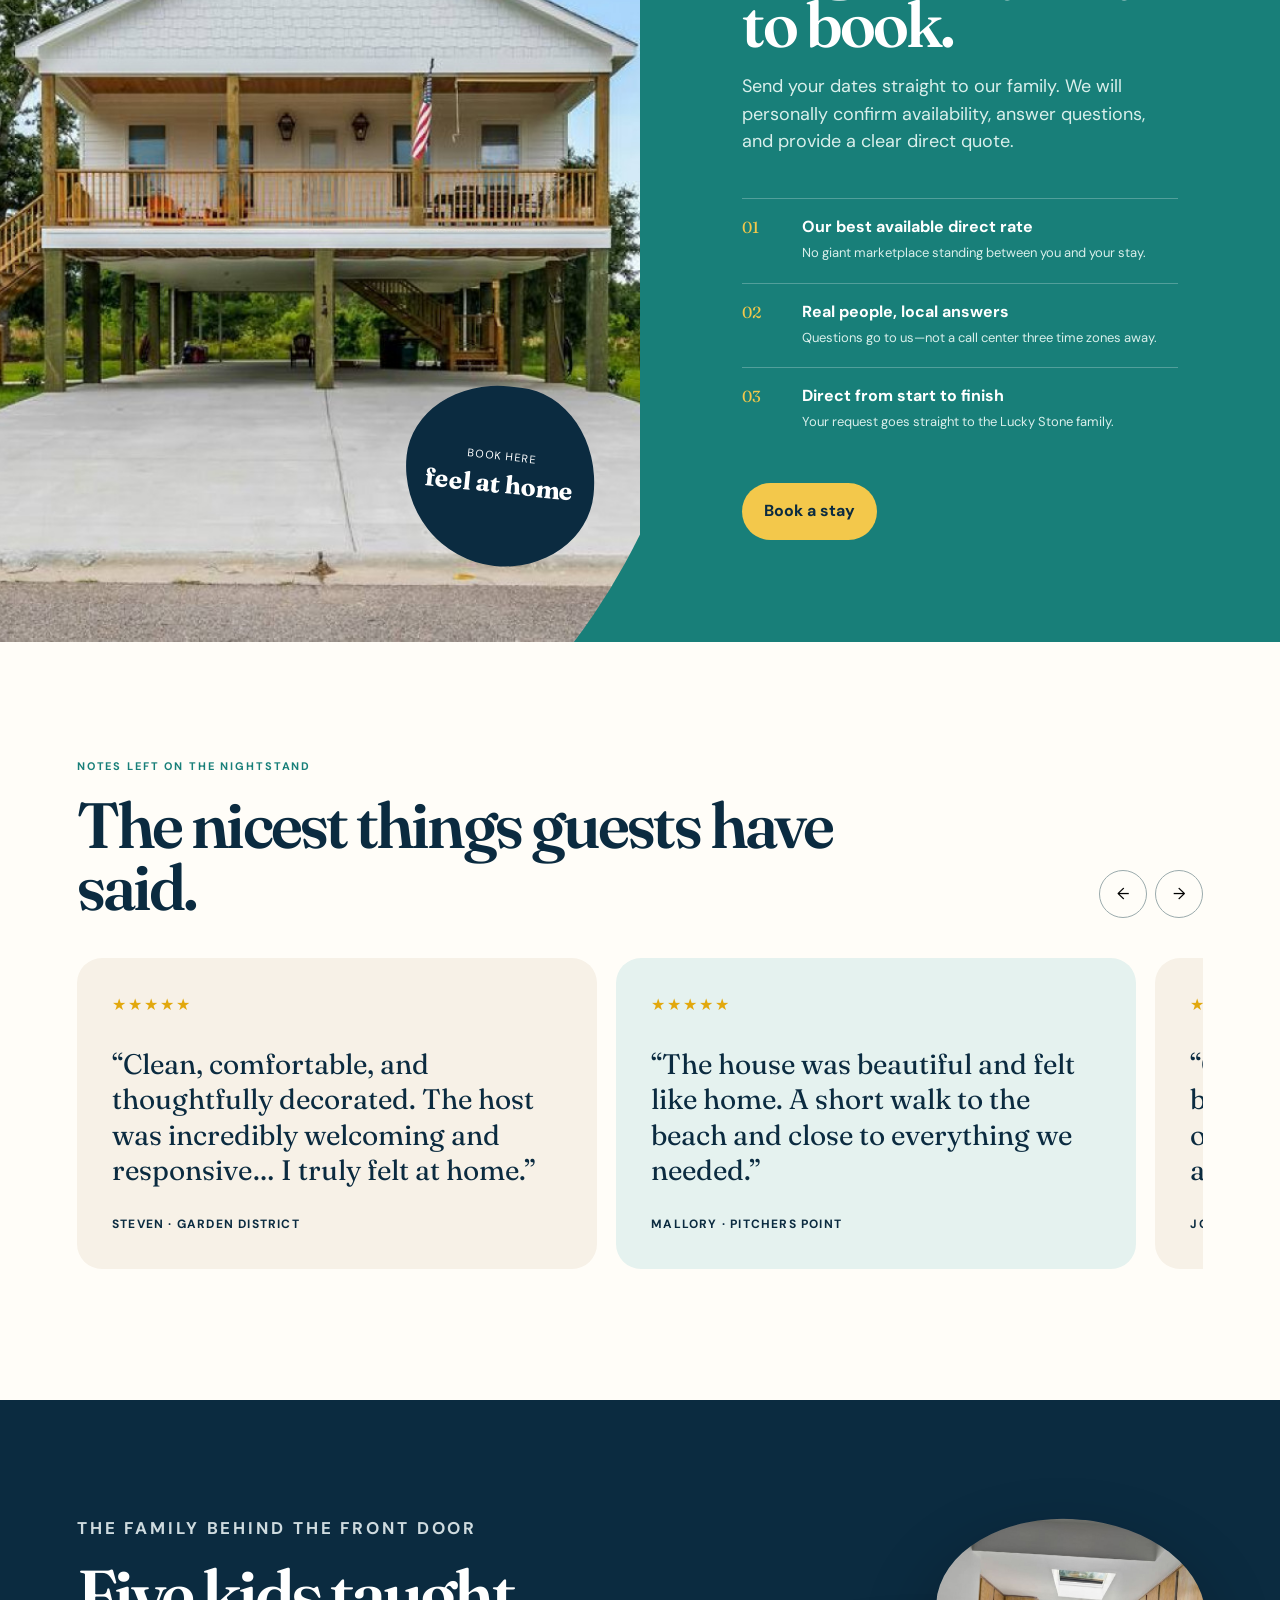
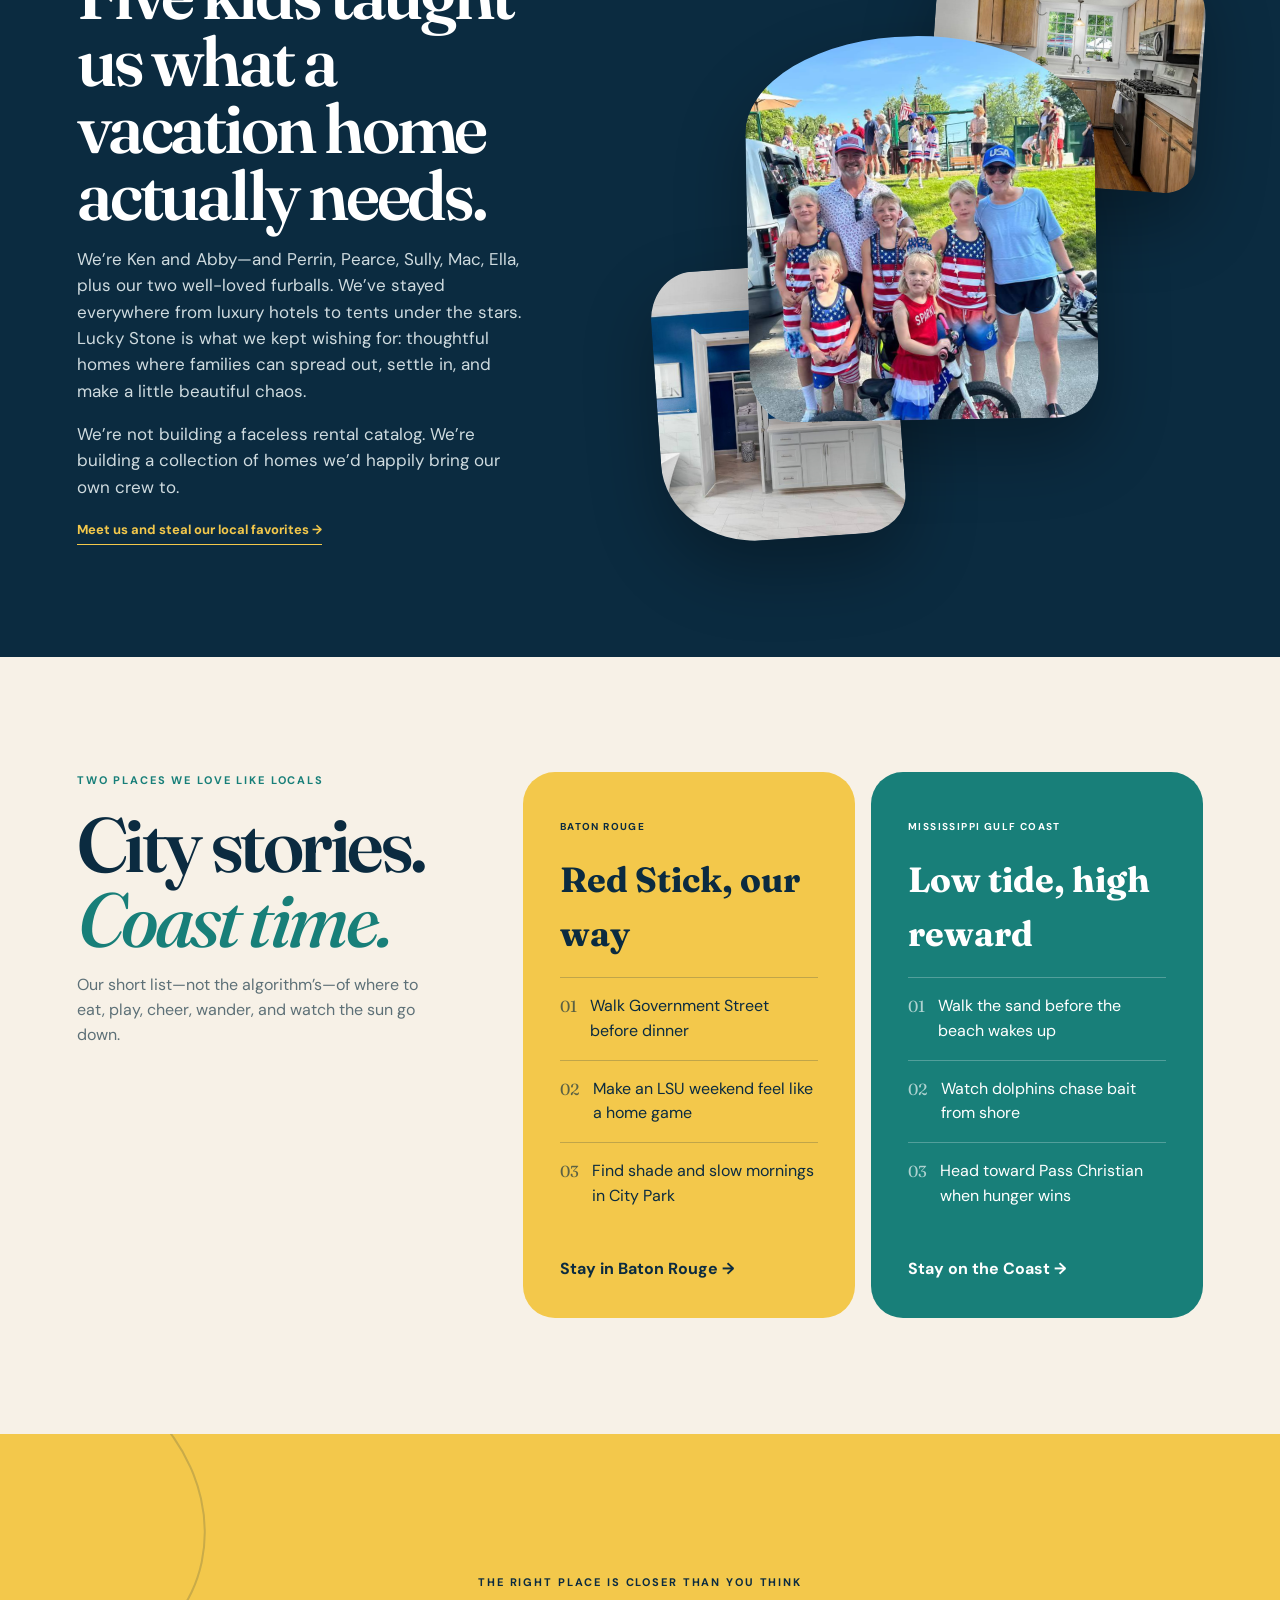
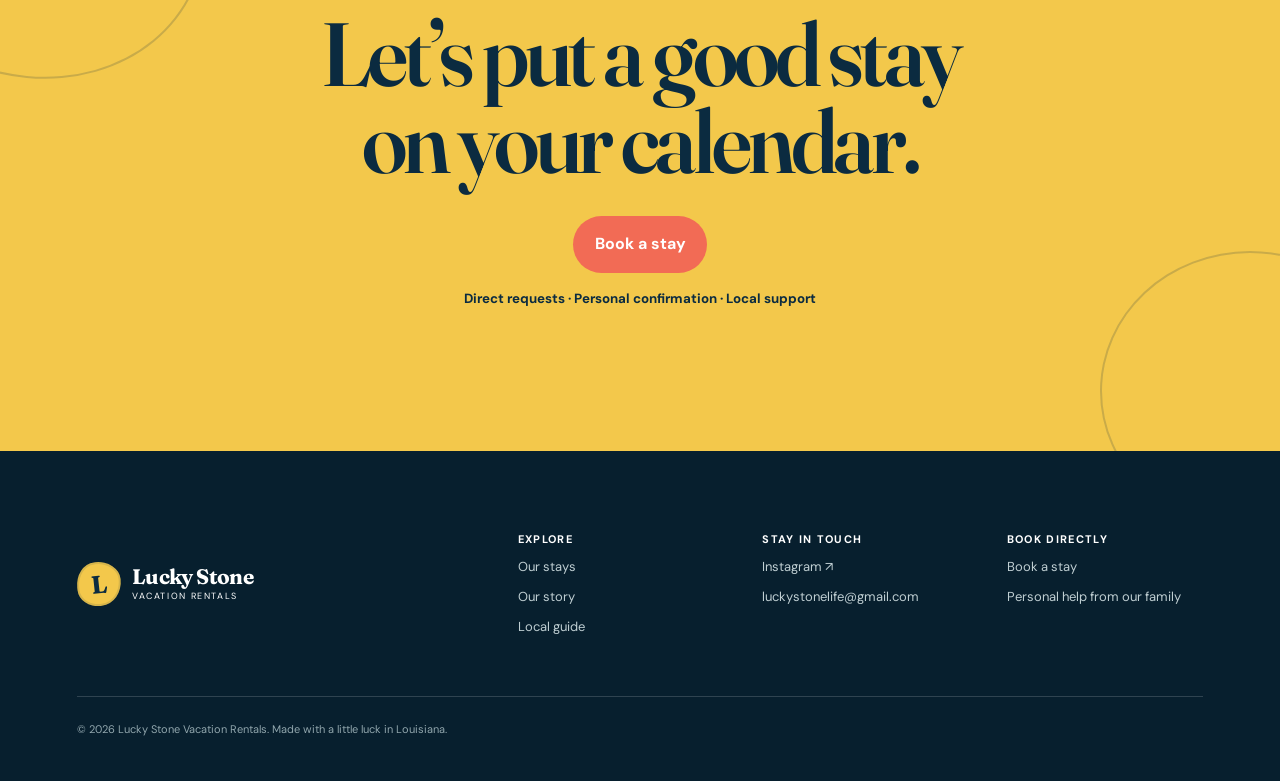
==== commit 983c7642: "Simplify booking flow across every page" ====
--- a/index.html
+++ b/index.html
@@ -23,14 +23,14 @@
       <span><strong>Lucky Stone</strong><small>Vacation Rentals</small></span>
     </a>
     <nav class="desktop-nav" aria-label="Main navigation">
-      <a href="#stays">Our stays</a><a href="#why-direct">Why book direct</a><a href="#our-story">Our story</a><a href="#guide">Local guide</a>
+      <a href="#book-a-stay">Book a stay</a><a href="#stays">The homes</a><a href="#reviews">Guest reviews</a><a href="#our-story">About us</a>
     </nav>
-    <a class="button button-small button-sun" href="#stays">Find a stay <span>↓</span></a>
+    <a class="button button-small button-sun" href="#book-a-stay">Book a stay</a>
     <button class="menu-button" type="button" aria-label="Open menu" aria-expanded="false" data-menu-button><span></span><span></span></button>
   </header>
   <div class="mobile-menu" data-mobile-menu hidden>
-    <a href="#stays">Our stays</a><a href="#why-direct">Why book direct</a><a href="#our-story">Our story</a><a href="#guide">Local guide</a>
-    <a class="button button-sun" href="#stays">Find a stay ↓</a>
+    <a href="#book-a-stay">Book a stay</a><a href="#stays">The homes</a><a href="#reviews">Guest reviews</a><a href="#our-story">About us</a>
+    <a class="button button-sun" href="#book-a-stay">Book a stay</a>
   </div>
 
   <main id="main">
@@ -40,10 +40,7 @@
         <p class="eyebrow">Baton Rouge <span>•</span> Mississippi Gulf Coast</p>
         <h1>Good stays have a way of <em>finding you.</em></h1>
         <p class="hero-lede">Character-filled homes for game weekends, beach weeks, and the family stories you’ll tell for years.</p>
-        <div class="hero-actions">
-          <a class="button button-coral" href="#stays">Meet the homes <span>↓</span></a>
-          <a class="text-button" href="#our-story"><span class="play">♥</span> Meet the family behind Lucky Stone</a>
-        </div>
+        <div class="hero-actions"><a class="button button-coral" href="#book-a-stay">Book a stay</a></div>
       </div>
       <div class="hero-gallery reveal" aria-label="A preview of Lucky Stone homes">
         <figure class="hero-photo hero-photo-main"><img src="assets/beach/beach-01.jpg" alt="Bright open kitchen and living area at the Family Beach House"><figcaption><span>Coast mode</span> Long Beach, MS</figcaption></figure>
@@ -52,13 +49,33 @@
         <div class="stone-note"><strong>3</strong><span>one-of-a-kind<br>homes</span></div>
       </div>
 
-      <form class="stay-finder" data-stay-form>
-        <div class="finder-intro"><span class="finder-icon" aria-hidden="true">⌁</span><span><small>Not sure where to start?</small><strong>Find your kind of stay</strong></span></div>
-        <label><span>Where</span><select name="place"><option value="all">Any Lucky Stone home</option><option value="baton-rouge">Baton Rouge</option><option value="long-beach">Mississippi Gulf Coast</option></select></label>
-        <label><span>Check in</span><input type="date" name="checkin"></label>
-        <label><span>Check out</span><input type="date" name="checkout"></label>
-        <label><span>Guests</span><select name="guests"><option>1 guest</option><option>2 guests</option><option>3 guests</option><option>4 guests</option><option>5 guests</option><option>6 guests</option><option>7 guests</option><option>8 guests</option><option>9 guests</option><option>10 guests</option></select></label>
-        <button class="finder-submit" type="submit"><span>Request dates</span><span>→</span></button><p class="booking-error" data-booking-error aria-live="polite"></p>
+    </section>
+
+    <section class="booking-flow section-pad" id="book-a-stay" aria-labelledby="booking-title">
+      <div class="booking-flow-heading">
+        <p class="step-label">1</p>
+        <div><p class="eyebrow dark">Book direct with Lucky Stone</p><h2 id="booking-title">Book a stay</h2><p>Select one home, choose your dates, and send the request directly to our family.</p></div>
+      </div>
+      <form class="simple-booking-form" data-stay-form>
+        <fieldset class="home-picker">
+          <legend><span class="step-label">2</span><span>Select a home</span></legend>
+          <div class="home-options">
+            <label class="home-option"><input type="radio" name="home" value="113394" required><img src="assets/garden/garden-01.jpg" alt=""><span><strong>The Garden District House</strong><small>Baton Rouge · Sleeps 9</small></span></label>
+            <label class="home-option"><input type="radio" name="home" value="113397" required><img src="assets/beach/beach-01.jpg" alt=""><span><strong>Pitchers Point Beach House</strong><small>Long Beach · Sleeps 10</small></span></label>
+            <label class="home-option"><input type="radio" name="home" value="290981" required><img src="assets/capital/capital-01.jpg" alt=""><span><strong>The Capital Heights Hideaway</strong><small>Baton Rouge · Sleeps 6</small></span></label>
+          </div>
+        </fieldset>
+        <fieldset class="date-picker">
+          <legend><span class="step-label">3</span><span>Choose your dates</span></legend>
+          <div class="date-fields">
+            <label><span>Check in</span><input type="date" name="checkin" required></label>
+            <label><span>Check out</span><input type="date" name="checkout" required></label>
+            <label><span>Guests</span><select name="guests"><option>1 guest</option><option>2 guests</option><option>3 guests</option><option>4 guests</option><option>5 guests</option><option>6 guests</option><option>7 guests</option><option>8 guests</option><option>9 guests</option><option>10 guests</option></select></label>
+            <button class="button button-coral" type="submit">Send booking request</button>
+          </div>
+          <p class="booking-error" data-booking-error aria-live="polite"></p>
+          <small>Your request opens in email and goes directly to Lucky Stone. No charge is made.</small>
+        </fieldset>
       </form>
     </section>
 
@@ -67,35 +84,32 @@
     </section>
 
     <section class="stay-matcher section-pad" id="stays">
-      <div class="section-heading reveal"><div><p class="eyebrow dark">Choose your own good time</p><h2>What kind of stay are you chasing?</h2></div><p>Every Lucky Stone home has its own personality. Pick a mood and we’ll point you in the right direction.</p></div>
-      <div class="mood-tabs reveal" role="tablist" aria-label="Filter homes by trip style">
-        <button class="mood active" type="button" data-filter="all">Show me everything</button><button class="mood" type="button" data-filter="gameday">🏈 Game day</button><button class="mood" type="button" data-filter="beach">🌊 Beach slow</button><button class="mood" type="button" data-filter="city">🍽 City weekend</button><button class="mood" type="button" data-filter="family">👨‍👩‍👧‍👦 Big family energy</button>
-      </div>
+      <div class="section-heading reveal"><div><p class="eyebrow dark">Three homes, one local family</p><h2>Explore the homes</h2></div><p>Review the photos and details, then return to the simple booking form above.</p></div>
 
       <div class="property-list">
         <article class="property-card reveal" data-tags="gameday city family" data-property="garden">
           <div class="property-image"><img src="assets/garden/garden-01.jpg" alt="Garden District home exterior"><div class="image-badge">Guest favorite · 5.0 ★</div><button class="gallery-button" type="button" data-gallery="garden" aria-label="View Garden District photo gallery">View photo highlights</button></div>
-          <div class="property-copy"><p class="property-location">Baton Rouge · Garden District</p><h3>The Garden District House</h3><p class="property-tagline">A century-old charmer made for porch mornings, LSU weekends, and nights under the backyard trees.</p><ul class="stats"><li><strong>9</strong> guests</li><li><strong>3</strong> bedrooms</li><li><strong>2</strong> baths</li></ul><div class="signature"><span>Lucky little extras</span><p>Two bikes · coffee bar · “take one, leave one” local beer fridge · fenced yard</p></div><div class="property-actions"><a class="button button-ink" href="garden-district.html#book">Request dates <span>→</span></a><a class="text-link" href="garden-district.html">Explore the house →</a></div></div>
+          <div class="property-copy"><p class="property-location">Baton Rouge · Garden District</p><h3>The Garden District House</h3><p class="property-tagline">A century-old charmer made for porch mornings, LSU weekends, and nights under the backyard trees.</p><ul class="stats"><li><strong>9</strong> guests</li><li><strong>3</strong> bedrooms</li><li><strong>2</strong> baths</li></ul><div class="signature"><span>Lucky little extras</span><p>Two bikes · coffee bar · “take one, leave one” local beer fridge · fenced yard</p></div><div class="property-actions"><a class="button button-ink" href="#book-a-stay" data-select-home="113394">Book this home</a><a class="text-link" href="garden-district.html">View home details →</a></div></div>
         </article>
 
         <article class="property-card reverse reveal" data-tags="beach family" data-property="beach">
           <div class="property-image"><img src="assets/beach/beach-01.jpg" alt="Open-plan beach house kitchen and living room"><div class="image-badge">Steps to the Gulf · 4.95 ★</div><button class="gallery-button" type="button" data-gallery="beach" aria-label="View Family Beach House photo gallery">View photo highlights</button></div>
-          <div class="property-copy"><p class="property-location">Long Beach · Mississippi Gulf Coast</p><h3>Pitchers Point Beach House</h3><p class="property-tagline">Bright, breezy, and built for barefoot family days—seven open lots from the Gulf.</p><ul class="stats"><li><strong>10</strong> guests</li><li><strong>3</strong> bedrooms</li><li><strong>2</strong> baths</li></ul><div class="signature"><span>Beach day, handled</span><p>Chairs · wagon · cooler · toys · outdoor shower · parking for the whole crew</p></div><div class="property-actions"><a class="button button-ink" href="pitchers-point-beach-house.html#book">Request dates <span>→</span></a><a class="text-link" href="pitchers-point-beach-house.html">Explore the house →</a></div></div>
+          <div class="property-copy"><p class="property-location">Long Beach · Mississippi Gulf Coast</p><h3>Pitchers Point Beach House</h3><p class="property-tagline">Bright, breezy, and built for barefoot family days—seven open lots from the Gulf.</p><ul class="stats"><li><strong>10</strong> guests</li><li><strong>3</strong> bedrooms</li><li><strong>2</strong> baths</li></ul><div class="signature"><span>Beach day, handled</span><p>Chairs · wagon · cooler · toys · outdoor shower · parking for the whole crew</p></div><div class="property-actions"><a class="button button-ink" href="#book-a-stay" data-select-home="113397">Book this home</a><a class="text-link" href="pitchers-point-beach-house.html">View home details →</a></div></div>
         </article>
 
         <article class="property-card reveal" data-tags="city family" data-property="capital">
           <div class="property-image"><img src="assets/capital/capital-01.jpg" alt="Renovated Capital Heights living room"><div class="image-badge">Freshly renovated · 4.85 ★</div><button class="gallery-button" type="button" data-gallery="capital" aria-label="View Capital Heights photo gallery">View photo highlights</button></div>
-          <div class="property-copy"><p class="property-location">Baton Rouge · Capital Heights</p><h3>The Capital Heights Hideaway</h3><p class="property-tagline">Polished comfort in the middle of the city, with neighborhood restaurants and everyday essentials close by.</p><ul class="stats"><li><strong>6</strong> guests</li><li><strong>2</strong> bedrooms</li><li><strong>1</strong> bath</li></ul><div class="signature"><span>Small house, big comfort</span><p>Two king beds · spa-like shower · 70-inch TV · four TVs total · modern kitchen</p></div><div class="property-actions"><a class="button button-ink" href="capital-heights-hideaway.html#book">Request dates <span>→</span></a><a class="text-link" href="capital-heights-hideaway.html">Explore the house →</a></div></div>
+          <div class="property-copy"><p class="property-location">Baton Rouge · Capital Heights</p><h3>The Capital Heights Hideaway</h3><p class="property-tagline">Polished comfort in the middle of the city, with neighborhood restaurants and everyday essentials close by.</p><ul class="stats"><li><strong>6</strong> guests</li><li><strong>2</strong> bedrooms</li><li><strong>1</strong> bath</li></ul><div class="signature"><span>Small house, big comfort</span><p>Two king beds · spa-like shower · 70-inch TV · four TVs total · modern kitchen</p></div><div class="property-actions"><a class="button button-ink" href="#book-a-stay" data-select-home="290981">Book this home</a><a class="text-link" href="capital-heights-hideaway.html">View home details →</a></div></div>
         </article>
       </div>
     </section>
 
     <section class="direct-section" id="why-direct">
       <div class="direct-art reveal"><div class="sun-shape"></div><img src="assets/beach/beach-04.jpg" alt="Relaxed outdoor space at the beach house"><div class="direct-stamp">Book here<br><strong>feel at home</strong></div></div>
-      <div class="direct-copy reveal"><p class="eyebrow">Skip the middleman, keep the hospitality</p><h2>Direct is the neighborly way to book.</h2><p>Send your dates straight to our family. We will personally confirm availability, answer questions, and provide a clear direct quote.</p><div class="direct-benefits"><div><span>01</span><strong>Our best available direct rate</strong><p>No giant marketplace standing between you and your stay.</p></div><div><span>02</span><strong>Real people, local answers</strong><p>Questions go to us—not a call center three time zones away.</p></div><div><span>03</span><strong>Direct from start to finish</strong><p>Your request goes straight to the Lucky Stone family.</p></div></div><a class="button button-sun" href="#stays">Choose a home ↓</a></div>
+      <div class="direct-copy reveal"><p class="eyebrow">Skip the middleman, keep the hospitality</p><h2>Direct is the neighborly way to book.</h2><p>Send your dates straight to our family. We will personally confirm availability, answer questions, and provide a clear direct quote.</p><div class="direct-benefits"><div><span>01</span><strong>Our best available direct rate</strong><p>No giant marketplace standing between you and your stay.</p></div><div><span>02</span><strong>Real people, local answers</strong><p>Questions go to us—not a call center three time zones away.</p></div><div><span>03</span><strong>Direct from start to finish</strong><p>Your request goes straight to the Lucky Stone family.</p></div></div><a class="button button-sun" href="#book-a-stay">Book a stay</a></div>
     </section>
 
-    <section class="reviews section-pad">
+    <section class="reviews section-pad" id="reviews">
       <div class="section-heading reveal"><div><p class="eyebrow dark">Notes left on the nightstand</p><h2>The nicest things guests have said.</h2></div><div class="review-controls"><button type="button" data-review-prev aria-label="Previous review">←</button><button type="button" data-review-next aria-label="Next review">→</button></div></div>
       <div class="review-track reveal" data-review-track>
         <blockquote><div class="stars">★★★★★</div><p>“Clean, comfortable, and thoughtfully decorated. The host was incredibly welcoming and responsive… I truly felt at home.”</p><footer>Steven · Garden District</footer></blockquote>
@@ -120,14 +134,14 @@
 
     <section class="final-cta">
       <div class="pebble pebble-one" aria-hidden="true"></div><div class="pebble pebble-two" aria-hidden="true"></div>
-      <p class="eyebrow">The right place is closer than you think</p><h2>Let’s put a good stay<br>on your calendar.</h2><a class="button button-coral" href="#stays">Choose your Lucky Stone stay ↑</a><small>Direct requests · Personal confirmation · Local support</small>
+      <p class="eyebrow">The right place is closer than you think</p><h2>Let’s put a good stay<br>on your calendar.</h2><a class="button button-coral" href="#book-a-stay">Book a stay</a><small>Direct requests · Personal confirmation · Local support</small>
     </section>
   </main>
 
-  <footer class="footer"><a class="brand footer-brand" href="#top"><span class="brand-mark">L</span><span><strong>Lucky Stone</strong><small>Vacation Rentals</small></span></a><div><strong>Explore</strong><a href="#stays">Our stays</a><a href="#our-story">Our story</a><a href="#guide">Local guide</a></div><div><strong>Stay in touch</strong><a href="https://instagram.com/luckystonelife/" target="_blank" rel="noopener">Instagram ↗</a><a href="mailto:luckystonelife@gmail.com">luckystonelife@gmail.com</a></div><div><strong>Book directly</strong><a href="mailto:luckystonelife@gmail.com?subject=Lucky%20Stone%20stay%20request">Request your dates ↗</a><span>Personal help from our family</span></div><p class="copyright">© <span data-year></span> Lucky Stone Vacation Rentals. Made with a little luck in Louisiana.</p></footer>
+  <footer class="footer"><a class="brand footer-brand" href="#top"><span class="brand-mark">L</span><span><strong>Lucky Stone</strong><small>Vacation Rentals</small></span></a><div><strong>Explore</strong><a href="#stays">Our stays</a><a href="#our-story">Our story</a><a href="#guide">Local guide</a></div><div><strong>Stay in touch</strong><a href="https://instagram.com/luckystonelife/" target="_blank" rel="noopener">Instagram ↗</a><a href="mailto:luckystonelife@gmail.com">luckystonelife@gmail.com</a></div><div><strong>Book directly</strong><a href="#book-a-stay">Book a stay</a><span>Personal help from our family</span></div><p class="copyright">© <span data-year></span> Lucky Stone Vacation Rentals. Made with a little luck in Louisiana.</p></footer>
 
   <dialog class="gallery-modal" data-gallery-modal><button class="modal-close" type="button" data-modal-close aria-label="Close gallery">×</button><div class="modal-head"><p data-modal-kicker></p><h2 data-modal-title></h2></div><div class="modal-grid" data-modal-grid></div></dialog>
 
-  <script src="app.js?v=direct-inquiry-1"></script>
+  <script src="app.js?v=simple-booking-1"></script>
 </body>
 </html>
--- a/styles.css
+++ b/styles.css
@@ -7,3 +7,51 @@
 .property-page{background:#fffdf8}.property-header{top:34px}.property-hero{height:min(850px,92vh);min-height:680px;position:relative;display:flex;align-items:flex-end;overflow:hidden;background:#0b2b40}.property-hero>img{position:absolute;inset:0;width:100%;height:100%;object-fit:cover}.property-hero-shade{position:absolute;inset:0;background:linear-gradient(180deg,rgba(5,25,37,.22) 18%,rgba(5,25,37,.83) 100%)}.property-hero-copy{position:relative;z-index:2;color:#fff;max-width:900px;padding:0 clamp(1.2rem,7vw,7rem) 7rem}.property-hero-copy h1{font-family:'Fraunces',serif;font-size:clamp(4rem,8vw,8.5rem);line-height:.88;letter-spacing:-.055em;margin:.55rem 0 1.4rem}.property-hero-copy>p:last-of-type{font-size:clamp(1rem,1.8vw,1.35rem);max-width:720px}.property-hero-actions{display:flex;gap:1.4rem;align-items:center;margin-top:2rem}.property-hero-badge{position:absolute;z-index:3;left:auto;top:auto;right:clamp(1.2rem,5vw,5rem);bottom:3rem}.property-intro{display:grid;grid-template-columns:minmax(0,1.3fr) minmax(300px,.7fr);gap:clamp(3rem,8vw,9rem);align-items:center}.property-intro h2,.property-features h2,.property-gallery h2,.property-booking h2{font-family:'Fraunces',serif;font-size:clamp(3rem,6vw,6rem);line-height:.98;letter-spacing:-.045em;margin:.7rem 0 1.5rem}.property-intro>div>p:last-child{font-size:1.12rem;max-width:760px;color:#385263}.property-big-stats{list-style:none;padding:0;margin:0;display:grid;grid-template-columns:repeat(3,1fr);background:#f3c84b;border-radius:34px;overflow:hidden;box-shadow:0 25px 65px rgba(11,43,64,.12)}.property-big-stats li{padding:2.6rem 1rem;text-align:center;border-right:1px solid rgba(11,43,64,.15);font-size:12px;text-transform:uppercase;letter-spacing:.1em}.property-big-stats li:last-child{border-right:0}.property-big-stats strong{display:block;font-family:'Fraunces',serif;font-size:3rem;line-height:1;margin-bottom:.5rem}.property-booking{background:#0b2b40;color:#fff;display:grid;grid-template-columns:1fr 1fr;gap:clamp(3rem,7vw,8rem);padding:clamp(4rem,8vw,8rem) clamp(1.2rem,6vw,6rem);align-items:center}.property-booking-copy>p:last-child{color:#bed0d8;max-width:650px}.property-booking-form{background:#fff;color:#0b2b40;border-radius:30px;padding:2rem;display:grid;grid-template-columns:1fr 1fr;gap:1rem}.property-booking-form label{display:flex;flex-direction:column;gap:.45rem}.property-booking-form label span{font-size:11px;text-transform:uppercase;letter-spacing:.12em;font-weight:700}.property-booking-form input,.property-booking-form select{border:1px solid #cbd6d9;border-radius:12px;padding:.9rem;background:#fff;color:#0b2b40;min-width:0}.property-booking-form label:nth-child(3),.property-booking-form .button,.property-booking-form small,.property-booking-form .booking-error{grid-column:1/-1}.property-booking-form small{text-align:center;color:#667e89}.booking-error{color:#a62b22;font-size:13px;margin:0;min-height:1.2em}.stay-finder>.booking-error{position:absolute;left:1rem;bottom:-1.7rem;color:#fff}.property-features{display:grid;grid-template-columns:1.15fr .85fr;gap:clamp(3rem,8vw,9rem);align-items:start}.feature-checks,.nearby-card ul{list-style:none;padding:0;display:grid;grid-template-columns:1fr 1fr;gap:1rem}.feature-checks li,.nearby-card li{position:relative;padding:1rem 1rem 1rem 2.7rem;border-bottom:1px solid #dfe6e4}.feature-checks li:before,.nearby-card li:before{content:'✓';position:absolute;left:.7rem;color:#dd5d49;font-weight:700}.nearby-card{background:#dd5d49;color:#fff;padding:clamp(2rem,4vw,4rem);border-radius:34px}.nearby-card h3{font-family:'Fraunces',serif;font-size:clamp(2.5rem,5vw,4.7rem);line-height:1;margin:.8rem 0 2rem}.nearby-card li{border-color:rgba(255,255,255,.25)}.nearby-card li:before{color:#f3c84b}.nearby-card>p:last-child{margin-top:2rem;font-size:13px;color:#ffe4dd}.property-gallery{background:#f1f5f3}.property-photo-grid{display:grid;grid-template-columns:repeat(12,1fr);gap:1rem}.property-photo-grid figure{margin:0;grid-column:span 4;height:320px;overflow:hidden;border-radius:20px}.property-photo-grid figure:nth-child(1),.property-photo-grid figure:nth-child(6){grid-column:span 8;height:480px}.property-photo-grid img{width:100%;height:100%;object-fit:cover;transition:transform .5s}.property-photo-grid figure:hover img{transform:scale(1.025)}.property-review{padding:clamp(4rem,8vw,8rem) clamp(1.2rem,12vw,12rem);background:#f3c84b;color:#0b2b40}.property-review blockquote{margin:0;max-width:1000px}.property-review blockquote p{font-family:'Fraunces',serif;font-size:clamp(2.2rem,4vw,4rem);line-height:1.08;letter-spacing:-.035em;margin:1rem 0}.property-review footer{font-weight:700}.property-page .footer-brand{grid-row:auto}
 @media(max-width:900px){.property-intro,.property-booking,.property-features{grid-template-columns:1fr}.property-hero-copy{padding-bottom:5rem}.property-hero-badge{bottom:1.4rem}.property-photo-grid figure,.property-photo-grid figure:nth-child(1),.property-photo-grid figure:nth-child(6){grid-column:span 6;height:320px}}
 @media(max-width:600px){.property-hero{min-height:720px}.property-hero-copy{padding-bottom:6rem}.property-hero-copy h1{font-size:clamp(3.5rem,16vw,5rem)}.property-hero-actions{align-items:flex-start;flex-direction:column}.property-hero-badge{left:1.2rem;right:auto}.property-intro{padding-top:4rem}.property-big-stats{grid-template-columns:1fr}.property-big-stats li{border-right:0;border-bottom:1px solid rgba(11,43,64,.15);padding:1.4rem}.property-big-stats li:last-child{border-bottom:0}.property-booking-form{grid-template-columns:1fr;padding:1.25rem}.property-booking-form label{grid-column:1/-1}.feature-checks,.nearby-card ul{grid-template-columns:1fr}.property-photo-grid{grid-template-columns:1fr}.property-photo-grid figure,.property-photo-grid figure:nth-child(1),.property-photo-grid figure:nth-child(6){grid-column:1;height:280px}}
+
+/* Clear three-step booking flow */
+.hero{min-height:820px;padding-bottom:5rem}
+.booking-flow{background:#f6efe3;border-top:1px solid rgba(11,43,64,.1);border-bottom:1px solid rgba(11,43,64,.1)}
+.booking-flow-heading{display:grid;grid-template-columns:auto minmax(0,1fr);gap:1.25rem;align-items:start;max-width:900px;margin-bottom:2.5rem}
+.booking-flow-heading h2{font-family:'Fraunces',serif;font-size:clamp(3.25rem,7vw,6.5rem);line-height:.92;letter-spacing:-.05em;margin:.35rem 0 1rem}
+.booking-flow-heading p:last-child{font-size:1.08rem;color:#385263;margin:0}
+.step-label{width:42px;height:42px;border-radius:50%;display:grid;place-items:center;background:#f3c84b;color:#0b2b40;font-weight:800;font-size:1.05rem;line-height:1;margin:0;flex:0 0 auto}
+.simple-booking-form{display:grid;gap:2.4rem;max-width:1280px}
+.simple-booking-form fieldset{border:0;padding:0;margin:0;min-width:0}
+.simple-booking-form legend{display:flex;align-items:center;gap:1rem;font-family:'Fraunces',serif;font-size:clamp(1.8rem,3vw,2.7rem);font-weight:700;margin-bottom:1.25rem;color:#0b2b40}
+.home-options{display:grid;grid-template-columns:repeat(3,minmax(0,1fr));gap:1rem}
+.home-option{position:relative;display:grid;grid-template-columns:112px minmax(0,1fr);align-items:center;gap:1rem;background:#fff;border:2px solid transparent;border-radius:18px;padding:.75rem;cursor:pointer;box-shadow:0 12px 35px rgba(11,43,64,.08);transition:.2s}
+.home-option:hover{transform:translateY(-2px);box-shadow:0 16px 40px rgba(11,43,64,.13)}
+.home-option:has(input:checked){border-color:#0b2b40;box-shadow:0 0 0 3px #f3c84b}
+.home-option:has(input:focus-visible){outline:3px solid #2675a6;outline-offset:3px}
+.home-option input{position:absolute;opacity:1;pointer-events:auto;appearance:none;width:22px;height:22px;right:12px;top:12px;border:2px solid #0b2b40;border-radius:50%;background:#fff;z-index:2;cursor:pointer}.home-option input:checked{box-shadow:inset 0 0 0 5px #fff;background:#0b2b40}
+.home-option img{width:112px;height:82px;object-fit:cover;border-radius:12px}
+.home-option span{display:flex;flex-direction:column;gap:.35rem;min-width:0}
+.home-option strong{font-family:'Fraunces',serif;font-size:1.2rem;line-height:1.15}
+.home-option small{color:#597080}
+.date-fields{display:grid;grid-template-columns:repeat(3,minmax(150px,1fr)) auto;gap:1rem;align-items:end;background:#0b2b40;padding:1.25rem;border-radius:20px;color:#fff}
+.date-fields label{display:flex;flex-direction:column;gap:.45rem;font-size:.78rem;font-weight:700;text-transform:uppercase;letter-spacing:.08em}
+.date-fields input,.date-fields select{width:100%;height:52px;border:1px solid rgba(255,255,255,.35);border-radius:10px;background:#fff;color:#0b2b40;padding:0 .85rem}
+.date-fields .button{height:52px;border:0;white-space:nowrap}
+.date-picker>small{display:block;color:#597080;margin-top:.75rem}
+.booking-error{color:#b43535;font-weight:700;margin:.65rem 0 0}
+
+@media(max-width:1050px){
+  .hero{min-height:auto;padding-bottom:5rem}
+  .home-options{grid-template-columns:1fr}
+  .home-option{grid-template-columns:150px minmax(0,1fr)}
+  .home-option img{width:150px;height:100px}
+  .date-fields{grid-template-columns:1fr 1fr}
+}
+@media(max-width:700px){
+  .hero{min-height:auto;padding-bottom:3.5rem}
+  .proof-bar{padding-top:3rem}
+  .booking-flow{padding-top:4rem;padding-bottom:4rem}
+  .booking-flow-heading{grid-template-columns:1fr;gap:.9rem}
+  .booking-flow-heading h2{font-size:3.5rem}
+  .home-option{grid-template-columns:94px minmax(0,1fr);padding:.65rem}
+  .home-option img{width:94px;height:76px}
+  .home-option strong{font-size:1.05rem}
+  .date-fields{grid-template-columns:1fr;padding:1rem}
+  .date-fields .button{width:100%}
+  .simple-booking-form legend{font-size:2rem}
+}
